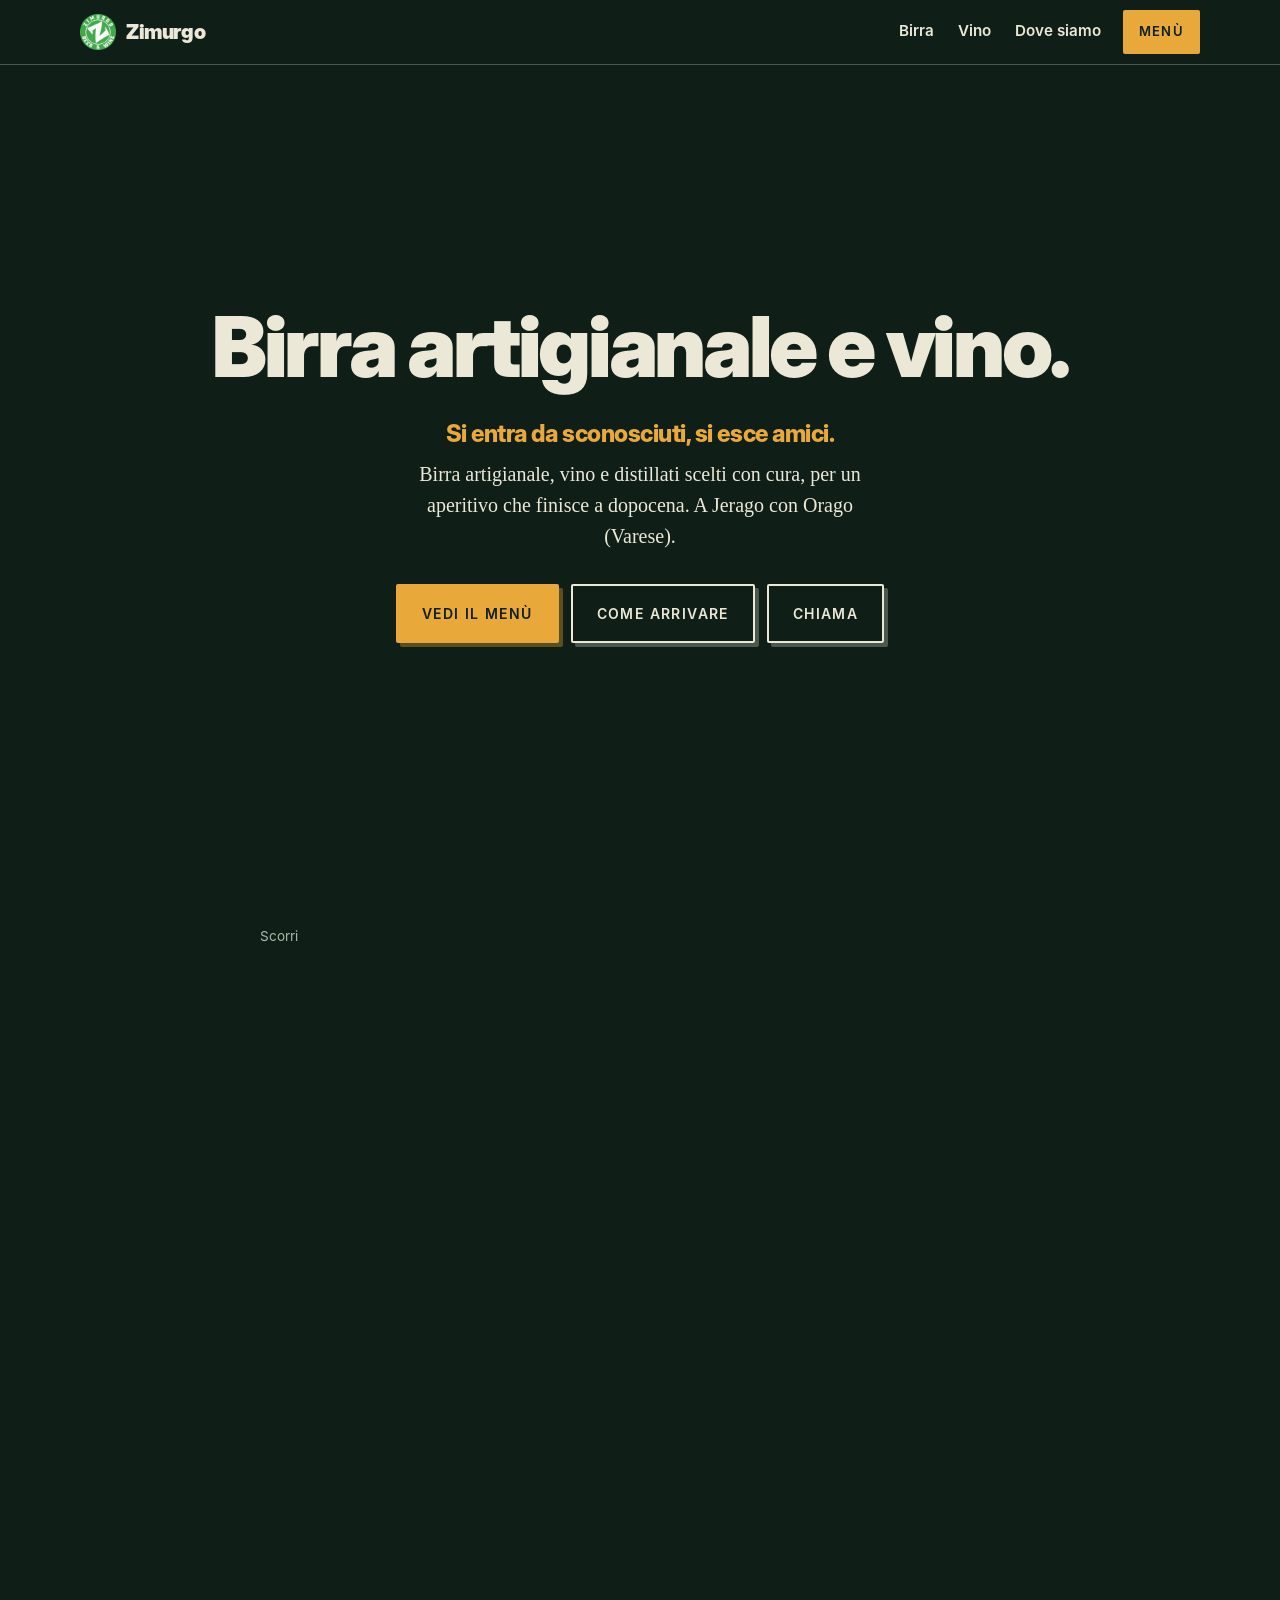
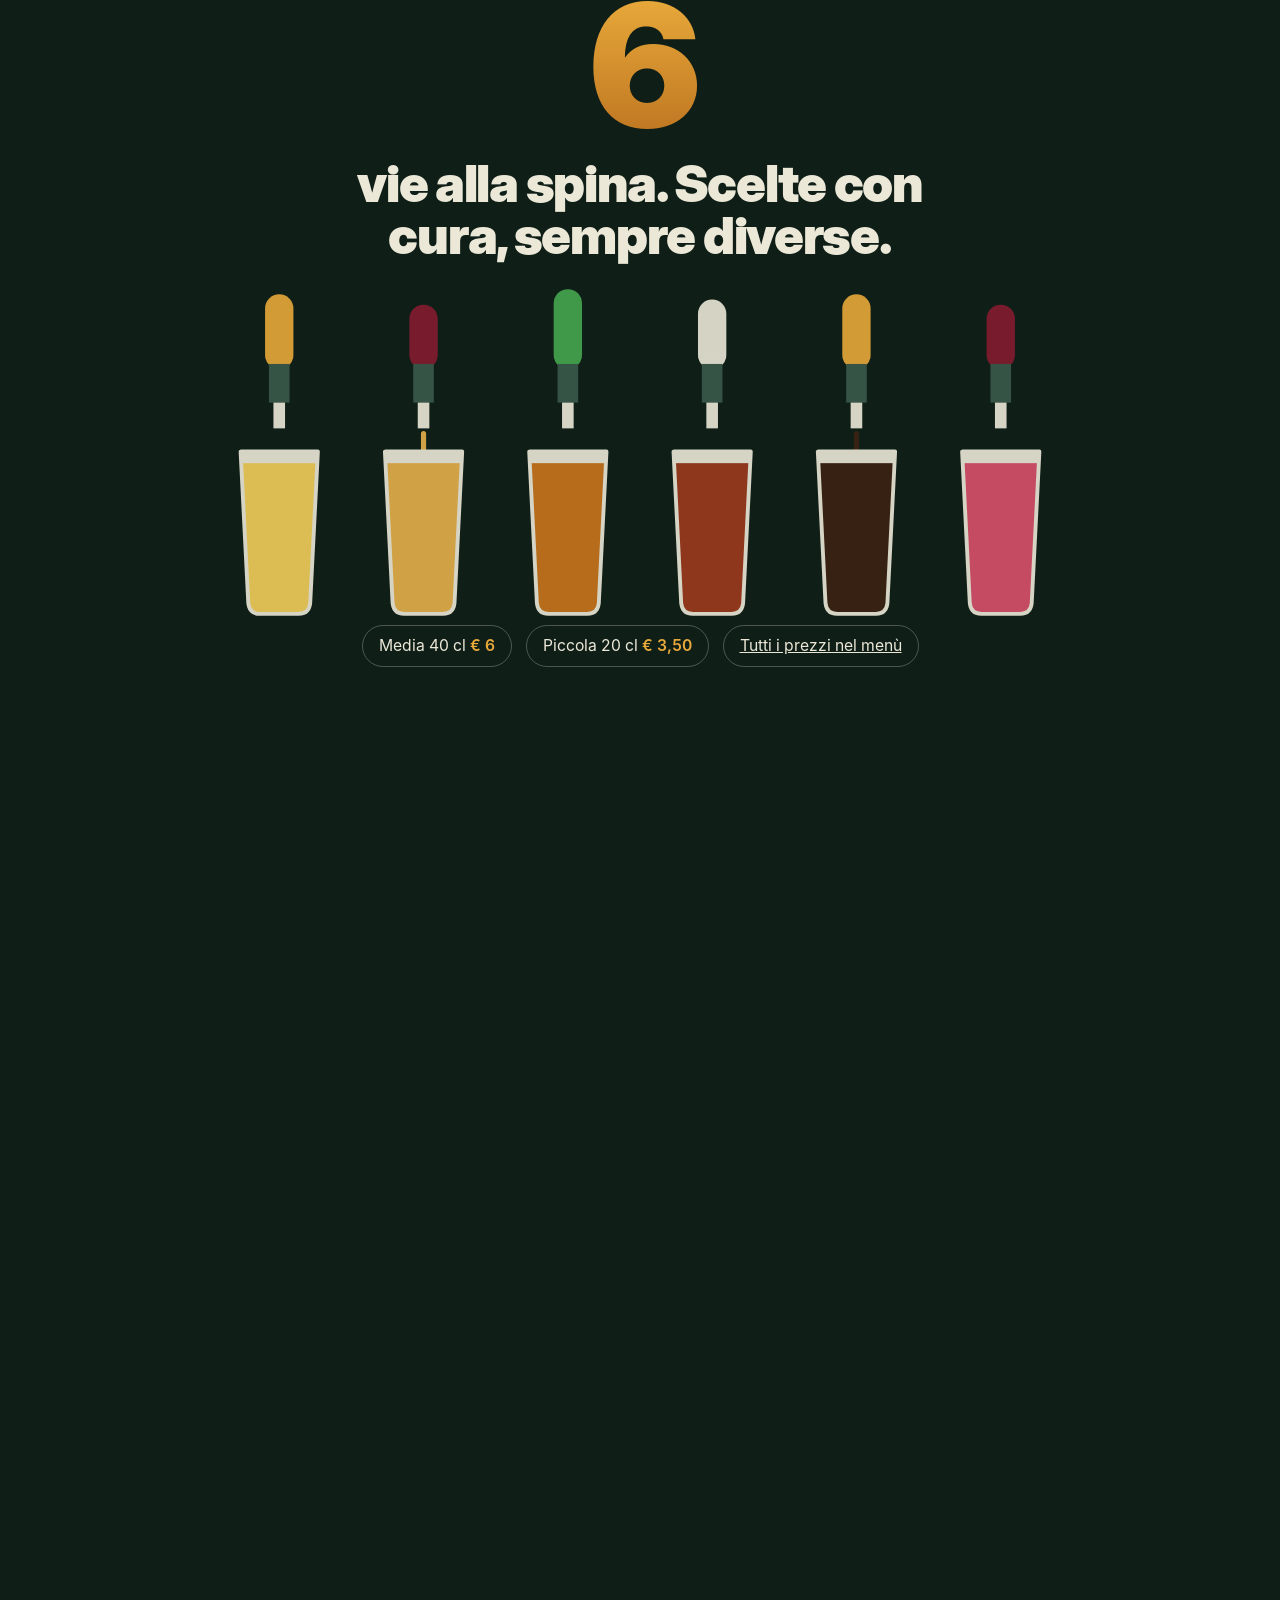
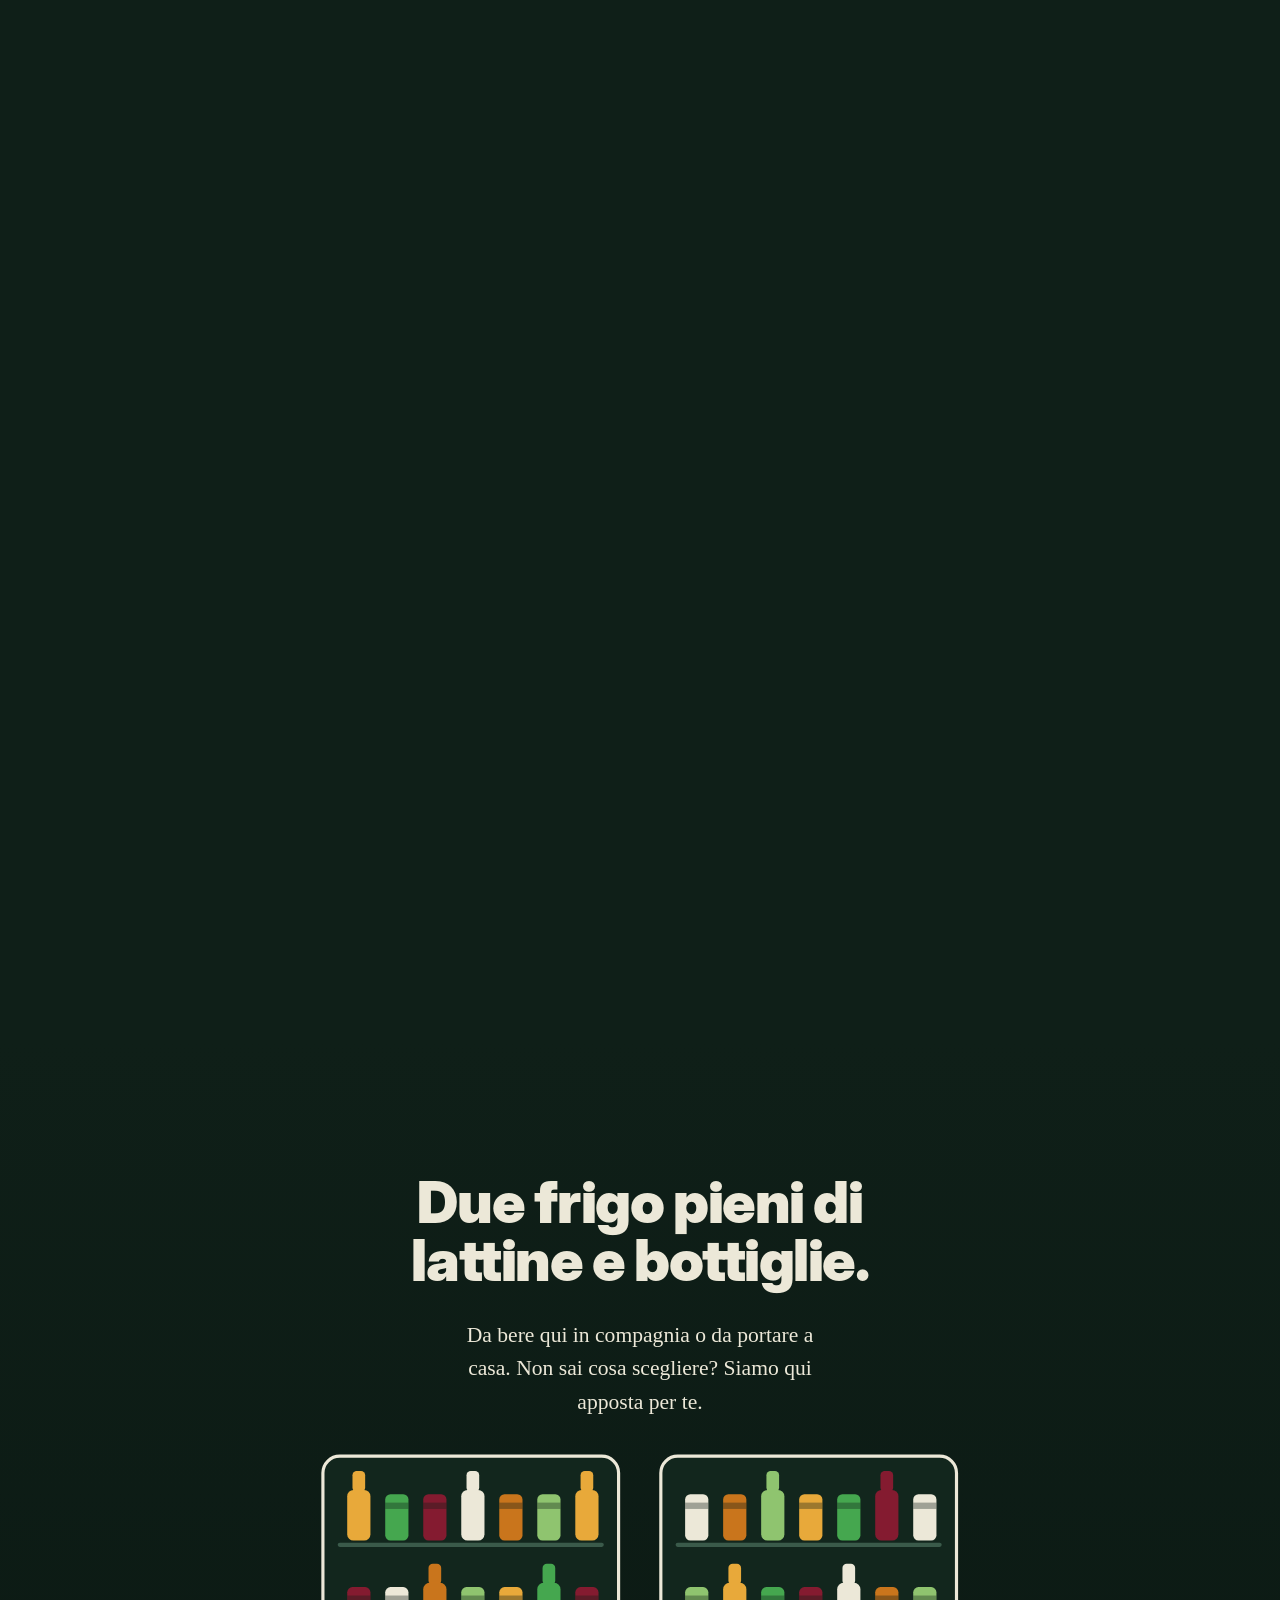
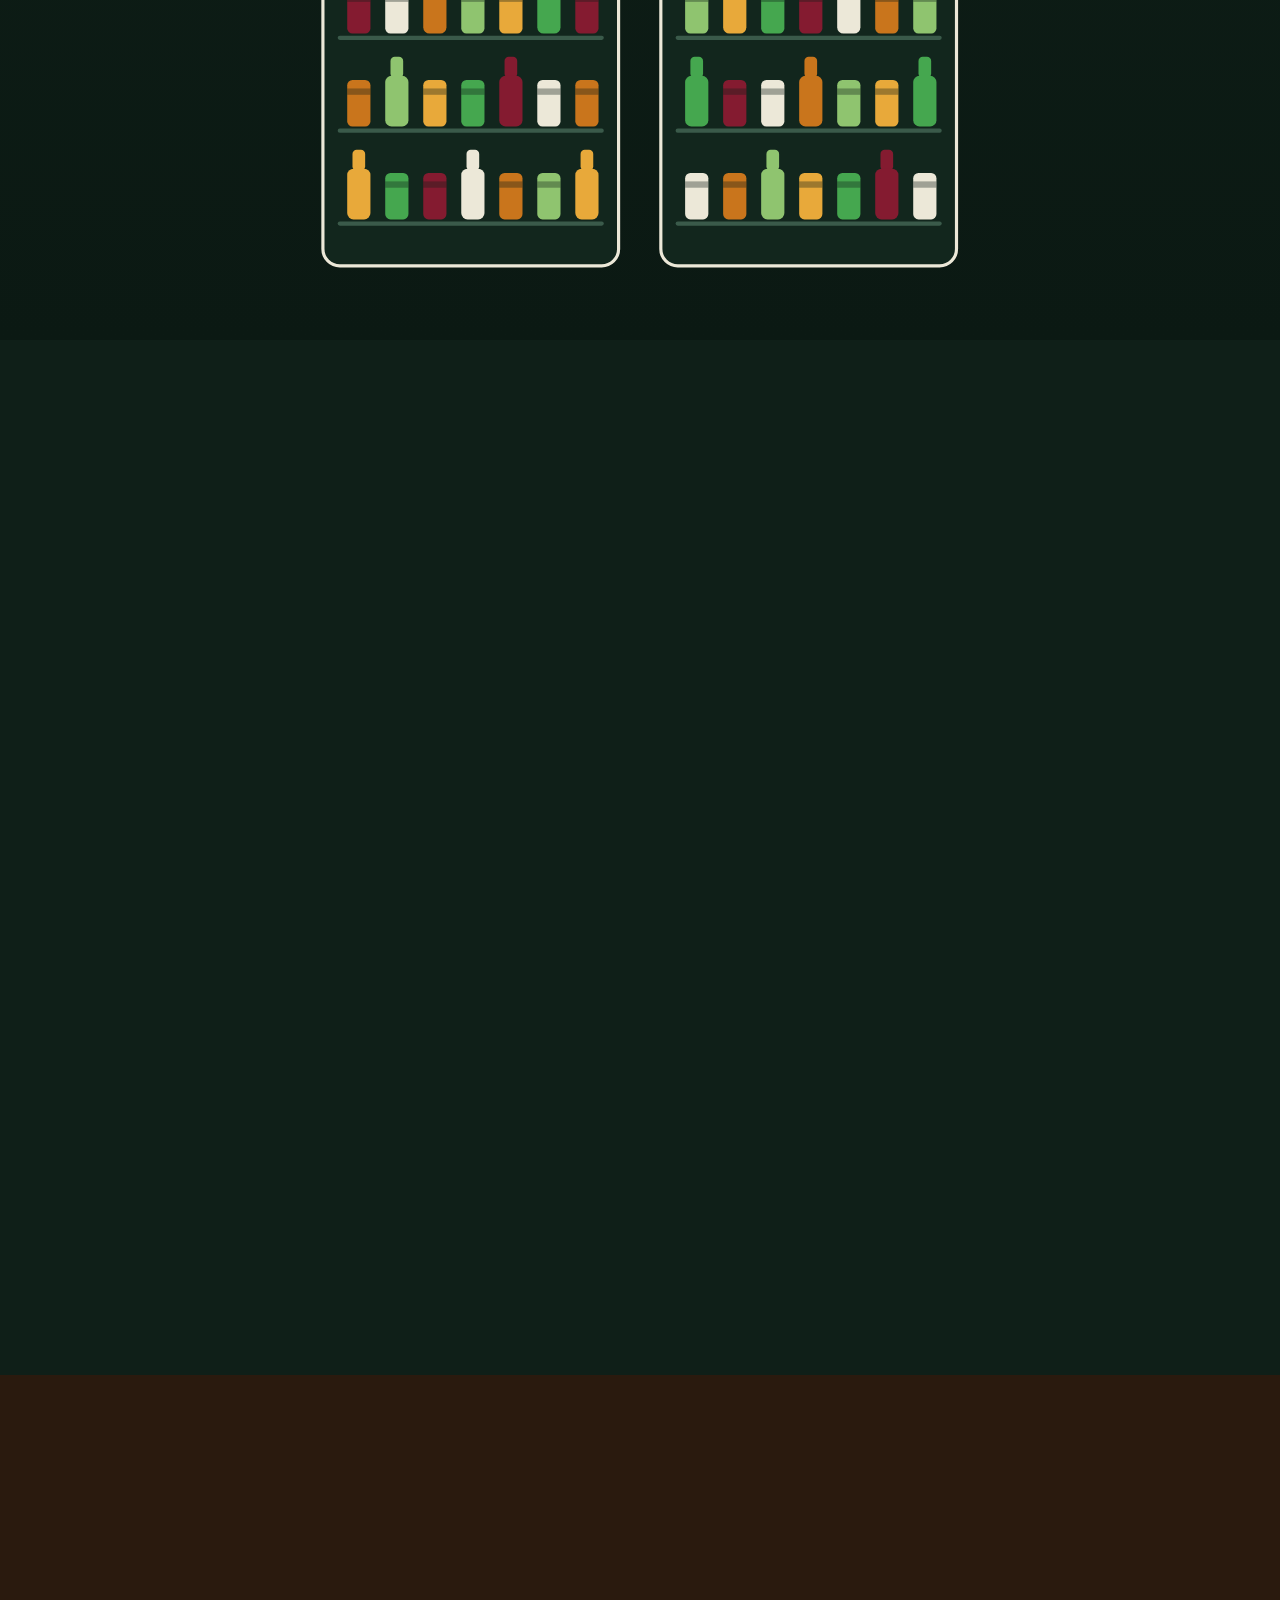
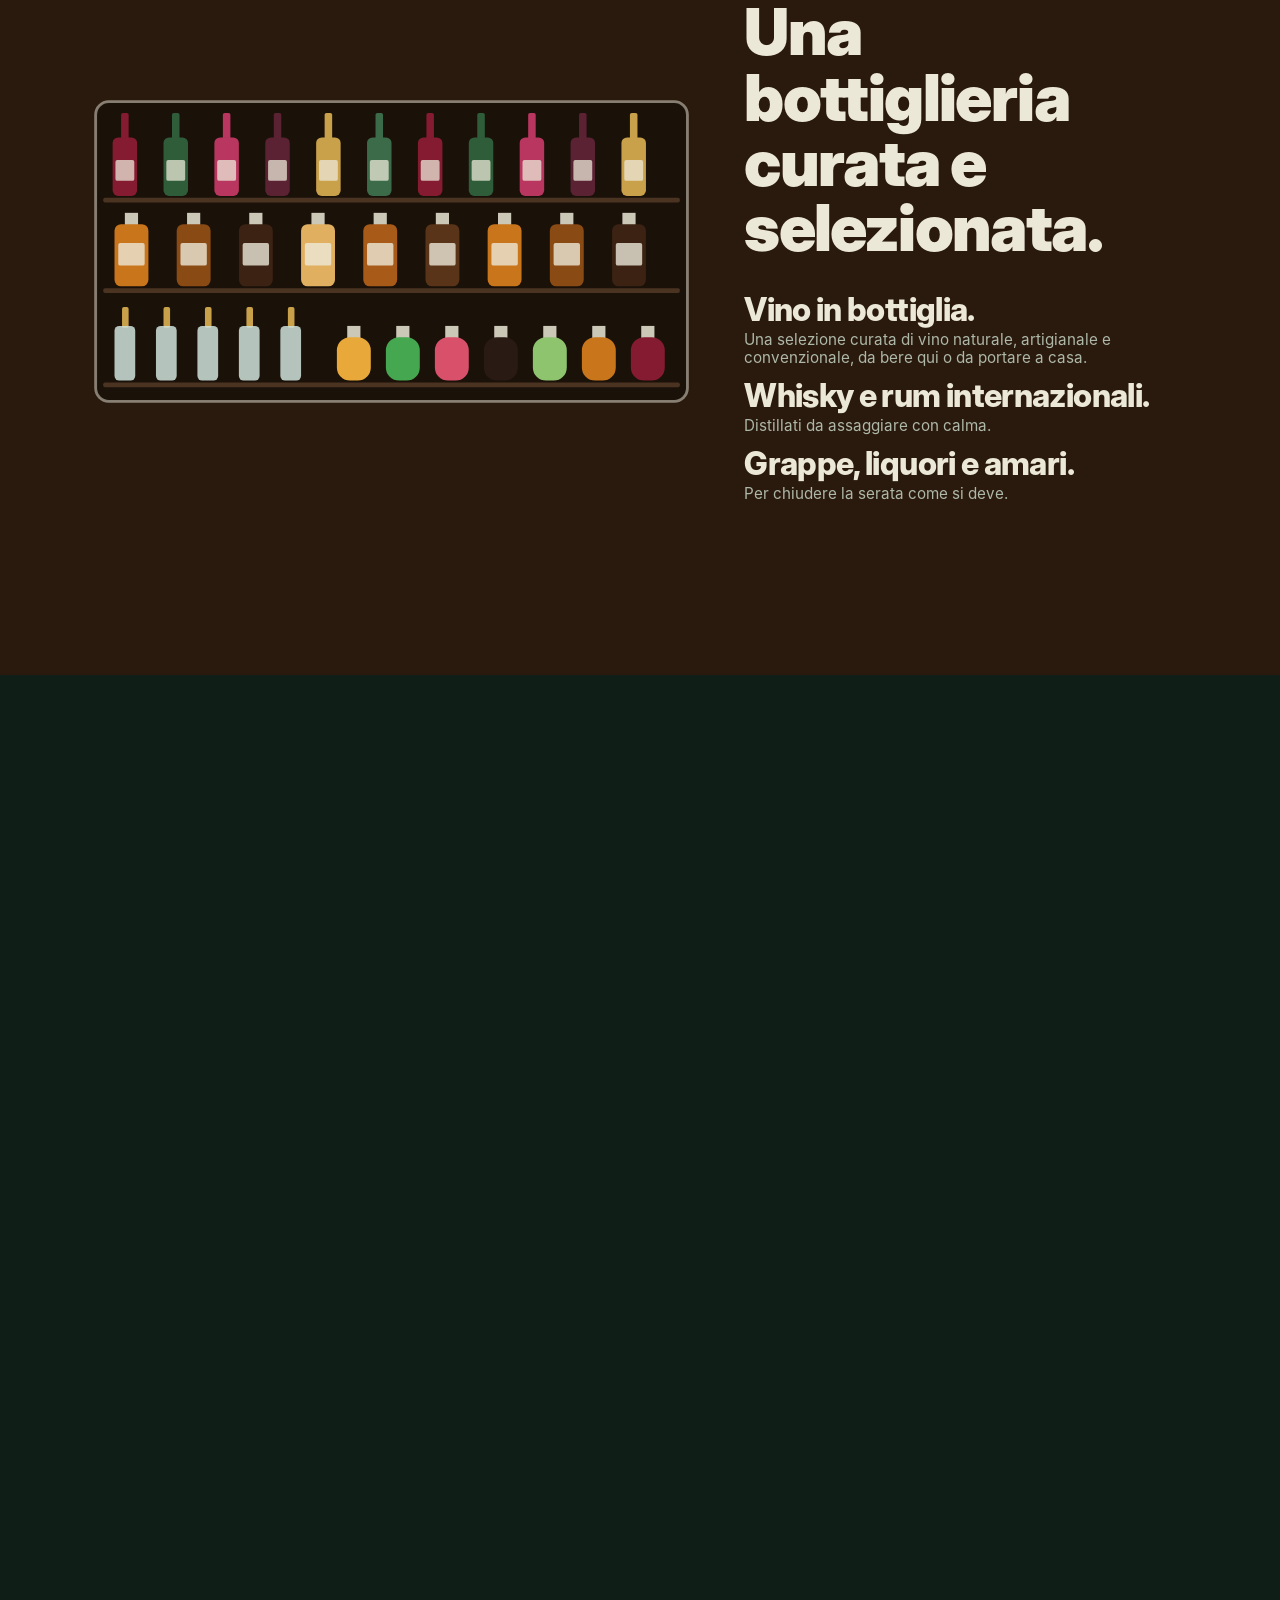
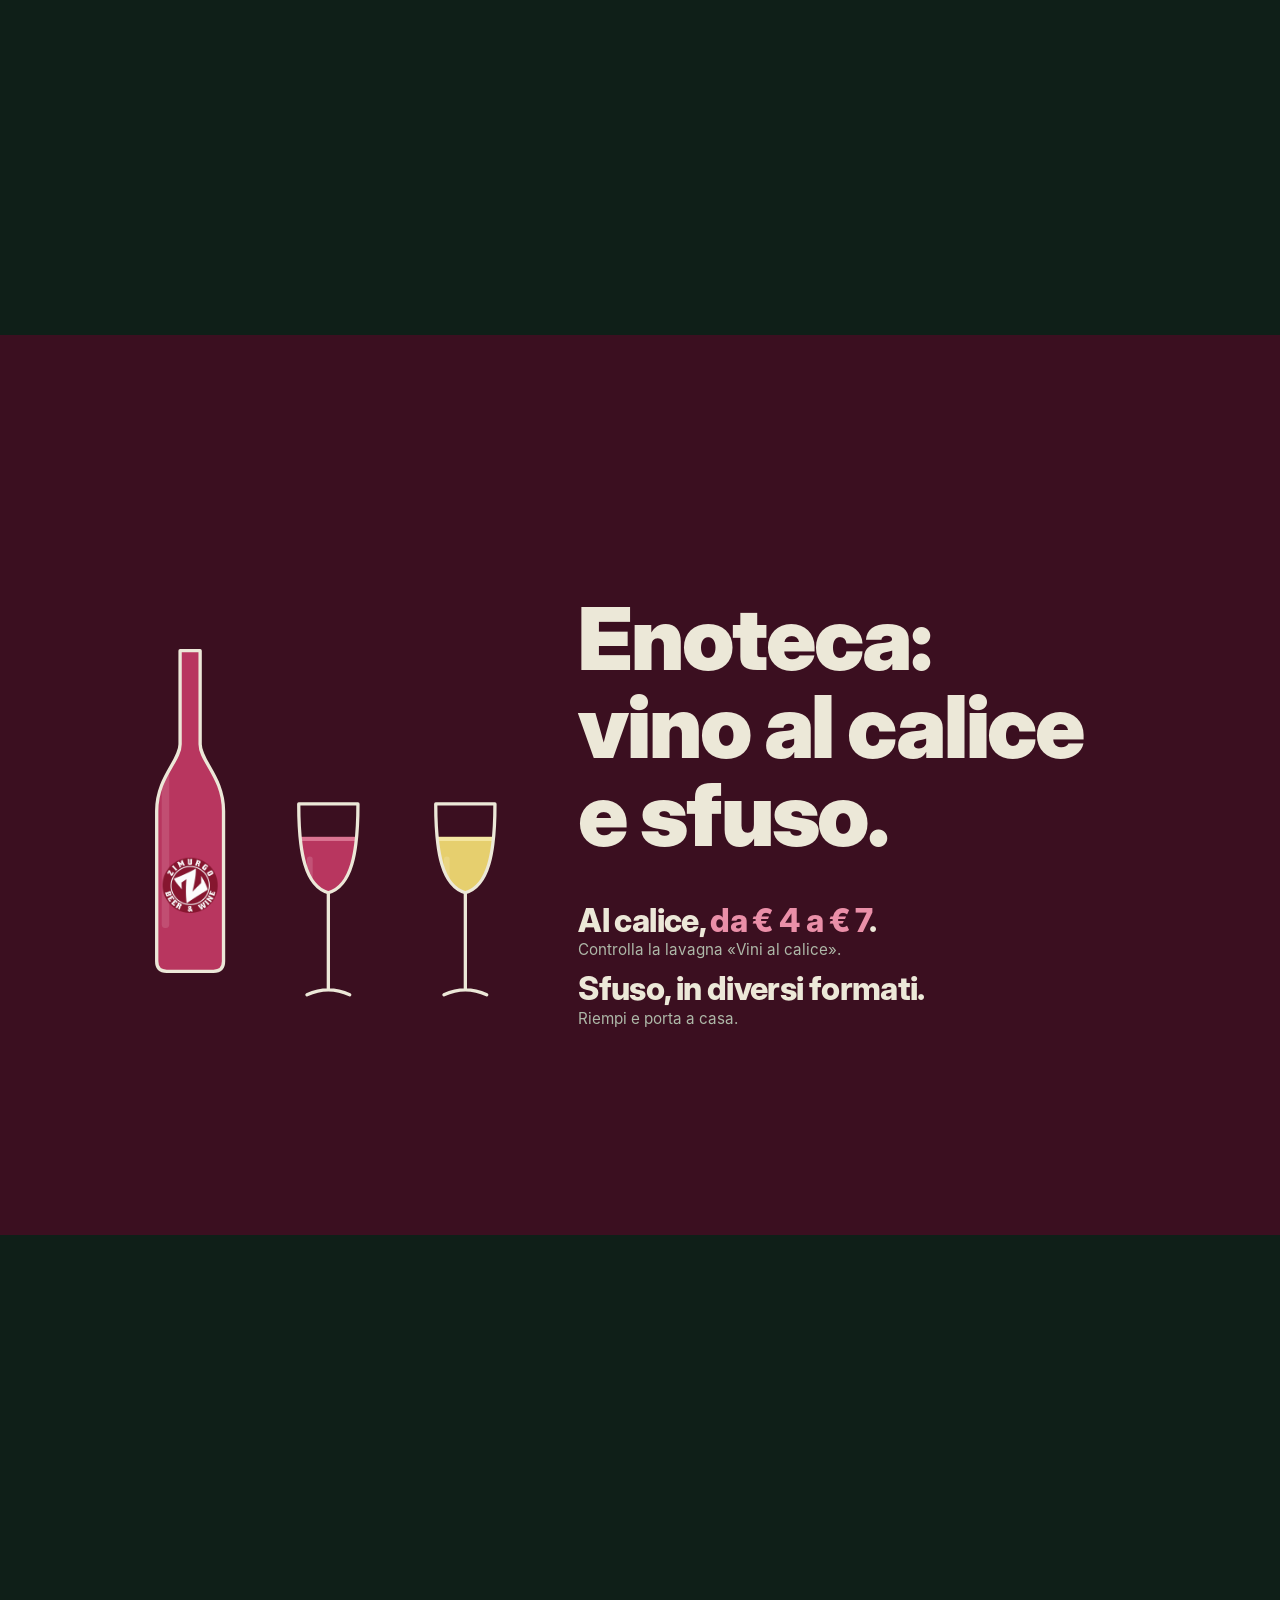
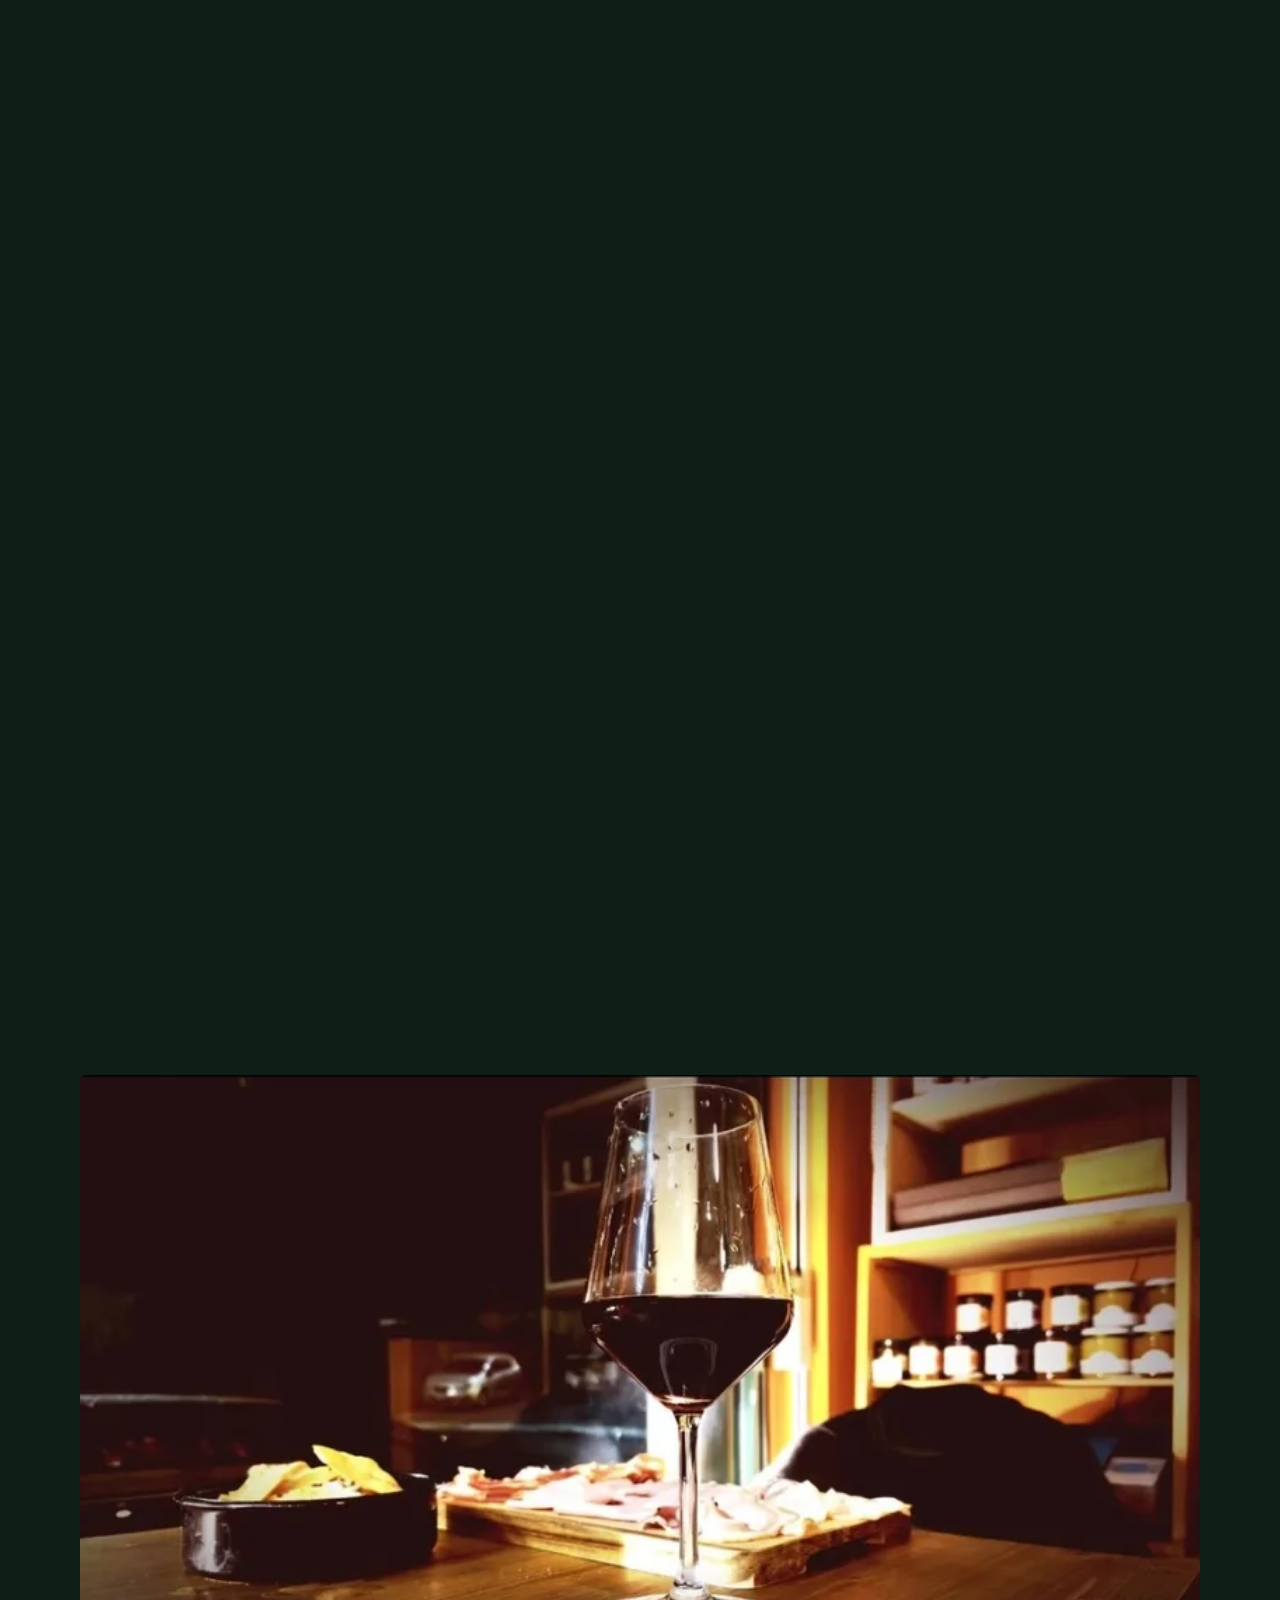
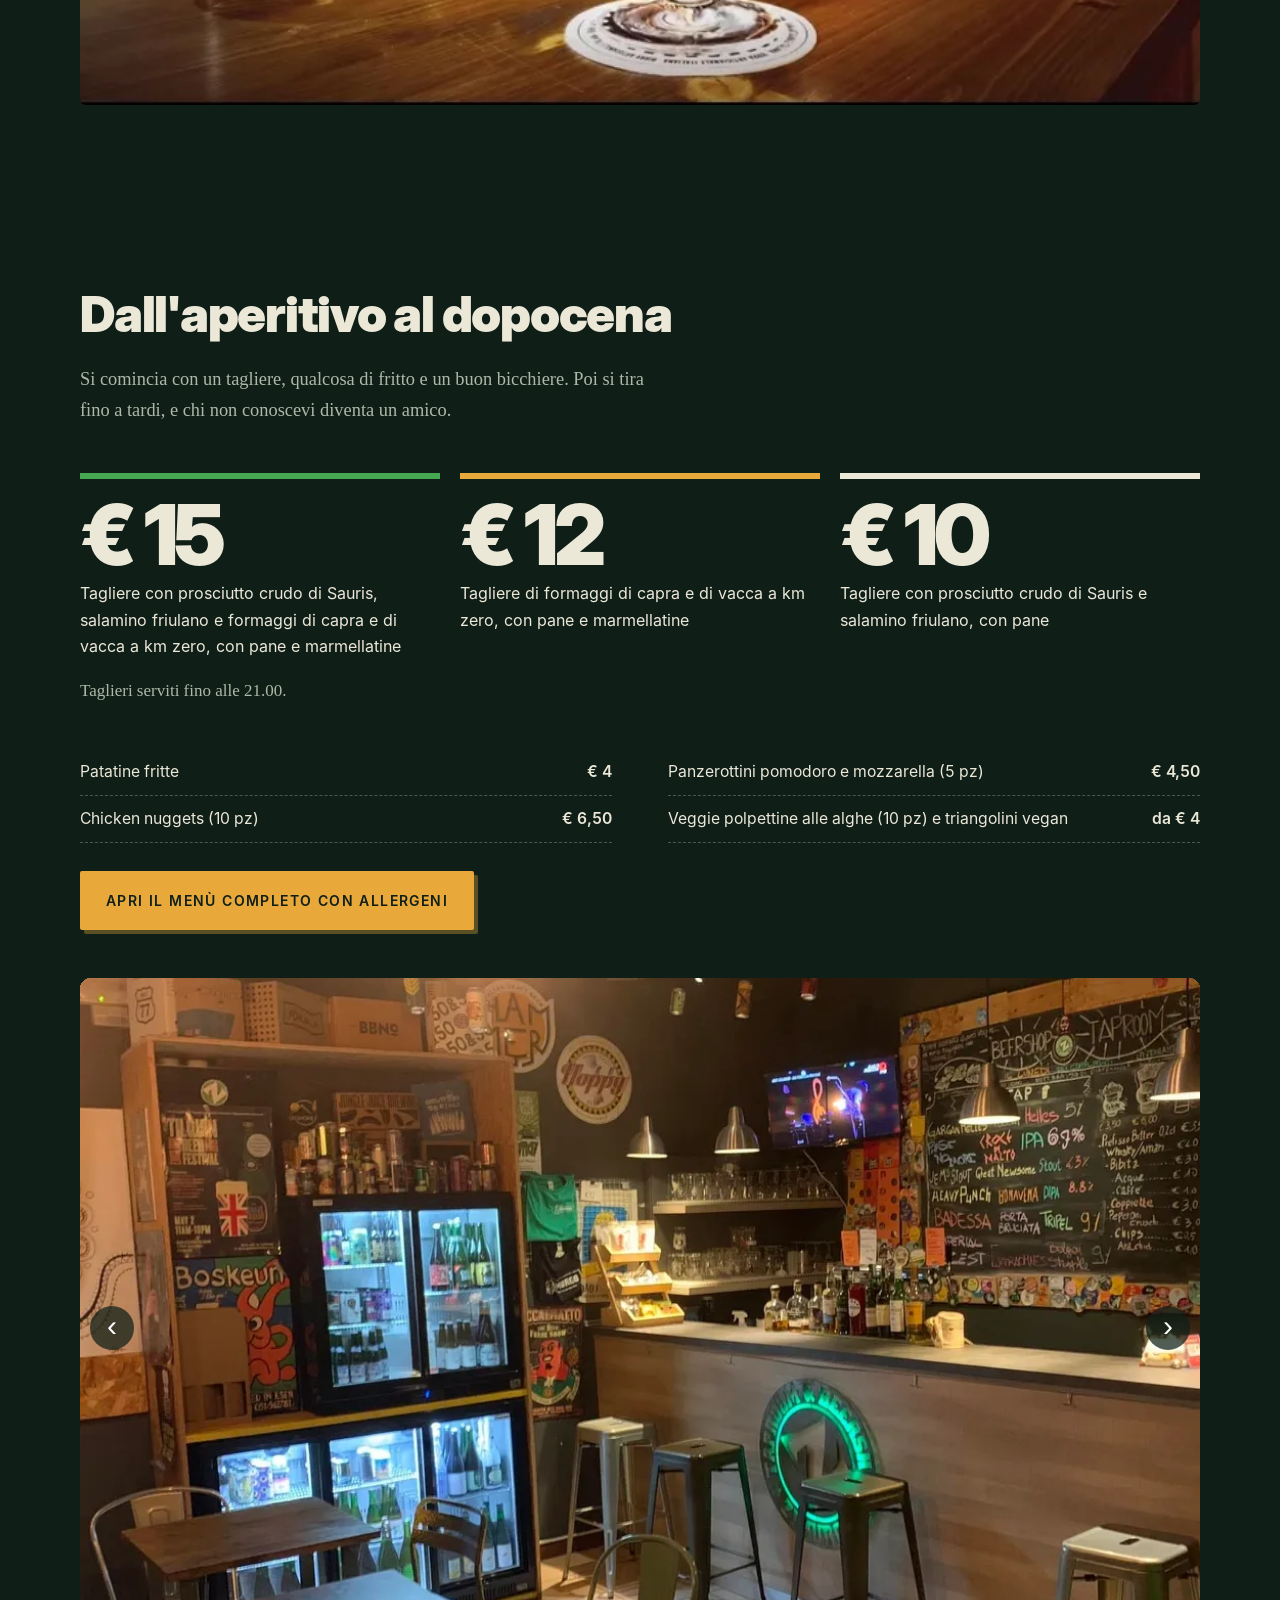
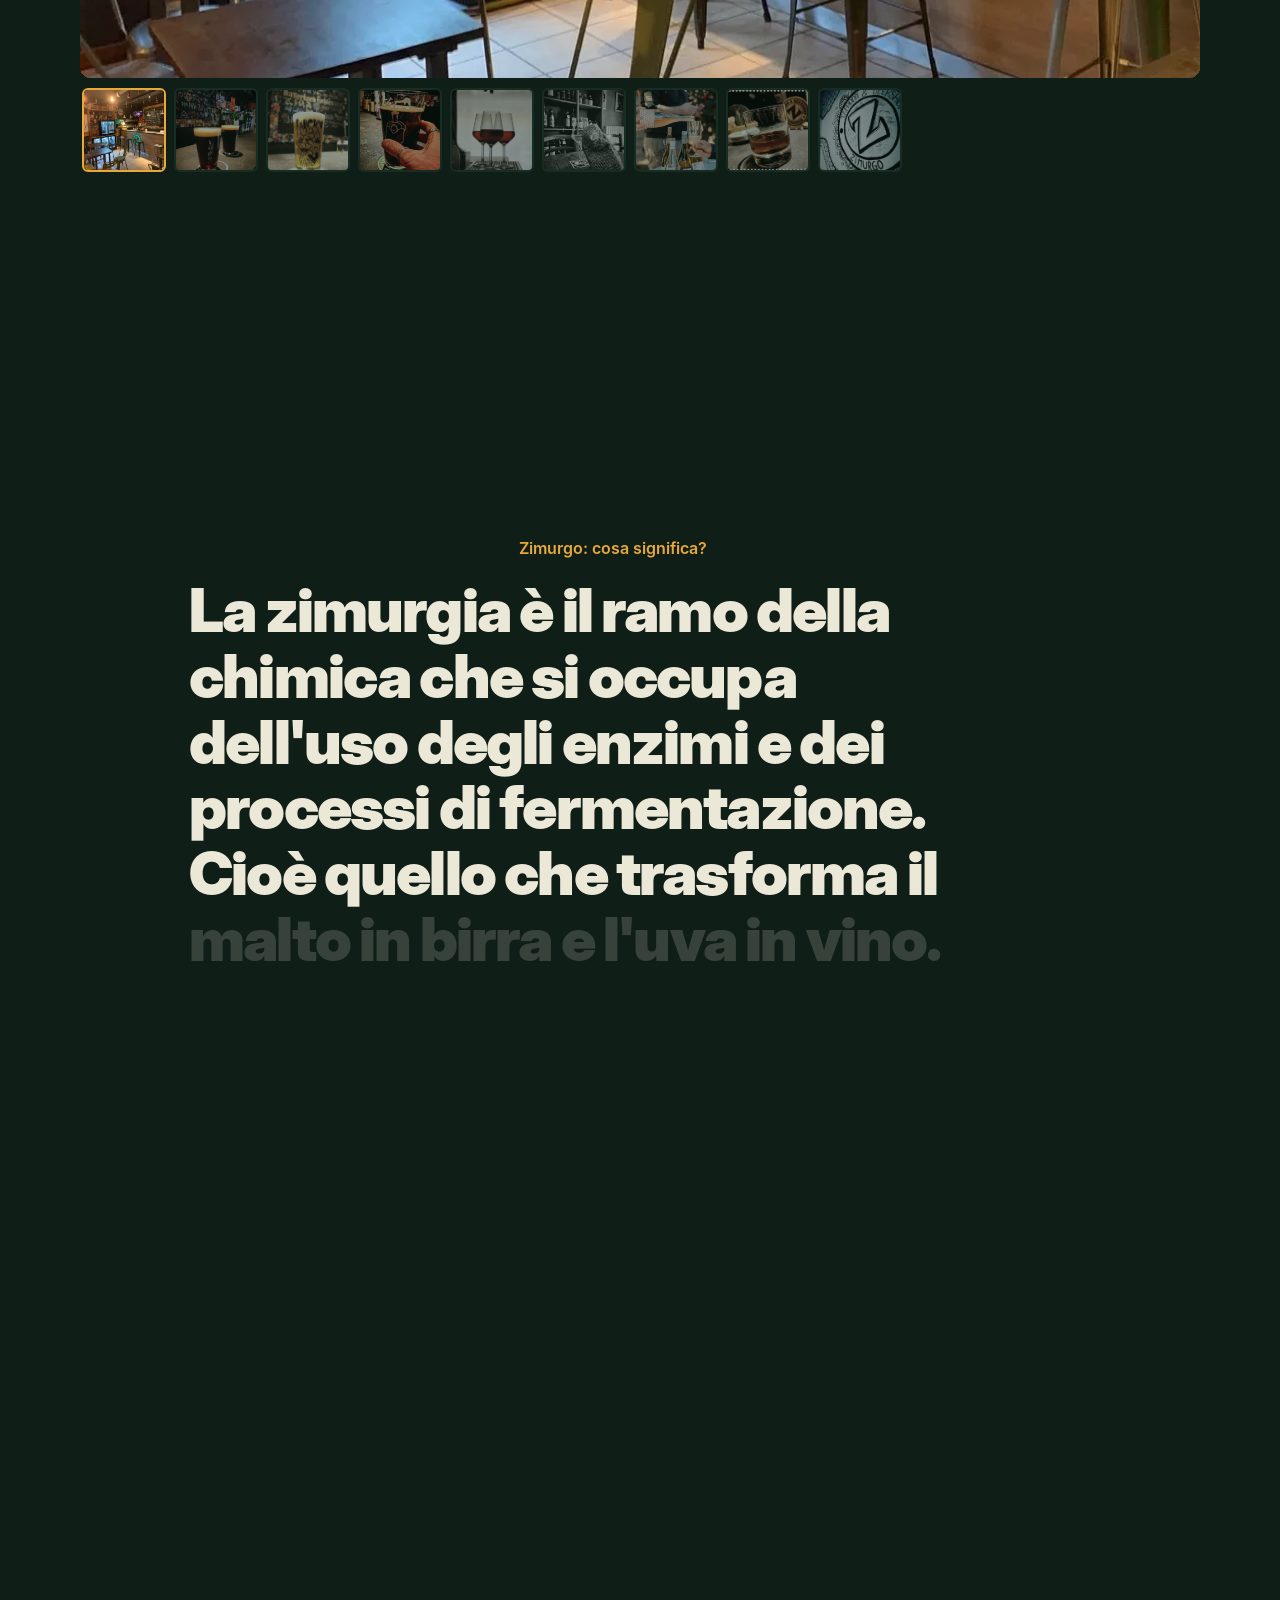
==== index.html @ 15460e1f "Add files via upload" ====
<!doctype html>
<html lang="it">
<head>
<meta charset="utf-8">
<meta name="viewport" content="width=device-width, initial-scale=1">
<title>Zimurgo | Social pub, birreria, enoteca e beer shop a Jerago con Orago (Varese)</title>
<meta name="description" content="Social pub, birreria, enoteca e beer shop a Jerago con Orago (VA), a 10 minuti da Gallarate e 20 da Varese: 6 birre artigianali alla spina, lattine e bottiglie, vino al calice e sfuso, whisky, rum, grappe, amari e taglieri. Aperto fino all'1 il venerdì e il sabato.">
<link rel="canonical" href="https://www.zimurgo.it/">
<meta name="theme-color" content="#0f1f18">
<meta name="robots" content="index, follow, max-image-preview:large, max-snippet:-1">
<link rel="icon" href="favicon-32.png" sizes="32x32" type="image/png">
<link rel="icon" href="icon-192.png" sizes="192x192" type="image/png">
<link rel="apple-touch-icon" href="apple-touch-icon.png">
<link rel="preload" href="display-black.woff" as="font" type="font/woff" crossorigin>
<link rel="stylesheet" href="style.css">
<link rel="stylesheet" href="scenes.css">
<link rel="stylesheet" href="bottoni.css">

<meta property="og:type" content="website">
<meta property="og:locale" content="it_IT">
<meta property="og:site_name" content="Zimurgo Beer &amp; Wine">
<meta property="og:title" content="Zimurgo | Social pub, birreria, enoteca e beer shop a Jerago con Orago (Varese)">
<meta property="og:description" content="Social pub, birreria, enoteca e beer shop in provincia di Varese: 6 birre artigianali alla spina in rotazione, lattine e bottiglie, vino sfuso e al calice, distillati. Da bere qui in compagnia o da portare a casa.">
<meta property="og:url" content="https://www.zimurgo.it/">
<meta property="og:image" content="https://www.zimurgo.it/og-image.png">
<meta property="og:image:width" content="1200">
<meta property="og:image:height" content="630">
<meta property="og:image:alt" content="Zimurgo Beer &amp; Wine: birra artigianale e vino, alla spina e in bottiglia">
<meta name="twitter:card" content="summary_large_image">

<script type="application/ld+json">
{
  "@context": "https://schema.org",
  "@graph": [
    {
      "@type": ["BarOrPub", "LiquorStore"],
      "@id": "https://www.zimurgo.it/#locale",
      "name": "Zimurgo Beer & Wine",
      "alternateName": ["Zimurgo Social Pub", "Zimurgo Beer Shop", "Zimurgo Birreria", "Zimurgo Enoteca", "Lo Zimbu", "Zimurgo"],
      "keywords": "social pub, social hub, pub, birreria, enoteca, beer shop, birra artigianale, birra alla spina, bottiglieria, vino sfuso, vino al calice, whisky, rum, grappe, amari, aperitivo, Jerago con Orago, Gallarate, Varese",
      "description": "Social pub, birreria, enoteca e beer shop a Jerago con Orago (Varese), da bere qui in compagnia o da portare a casa: birra artigianale alla spina (6 vie in rotazione), lattine e bottiglie, vino sfuso, vino al calice e bottiglieria selezionata. Taglieri e fritti per aperitivo e dopocena.",
      "url": "https://www.zimurgo.it/",
      "image": [
        "https://www.zimurgo.it/og-image.png",
        "https://www.zimurgo.it/interno-bancone.webp",
        "https://www.zimurgo.it/brindisi.webp",
        "https://www.zimurgo.it/vino-tagliere.webp"
      ],
      "logo": "https://www.zimurgo.it/logo-verde.png",
      "telephone": "+39 347 1686269",
      "email": "zimurgo@libero.it",
      "priceRange": "€3–€15",
      "openingHoursSpecification": [
        { "@type": "OpeningHoursSpecification", "dayOfWeek": ["Monday", "Wednesday", "Thursday", "Friday", "Saturday", "Sunday"], "opens": "10:00", "closes": "12:30" },
        { "@type": "OpeningHoursSpecification", "dayOfWeek": ["Sunday", "Monday", "Wednesday", "Thursday"], "opens": "16:00", "closes": "00:00" },
        { "@type": "OpeningHoursSpecification", "dayOfWeek": ["Friday", "Saturday"], "opens": "16:00", "closes": "01:00" }
      ],
      "servesCuisine": ["Birra artigianale", "Vino", "Taglieri", "Finger food"],
      "hasMenu": "https://www.zimurgo.it/menu.html",
      "address": {
        "@type": "PostalAddress",
        "streetAddress": "Via Varesina 22",
        "addressLocality": "Jerago con Orago",
        "addressRegion": "VA",
        "postalCode": "21040",
        "addressCountry": "IT"
      },
      "areaServed": ["Jerago con Orago", "Gallarate", "Provincia di Varese"],
      "sameAs": [
        "https://www.instagram.com/zimurgobeerwine/",
        "https://www.facebook.com/745398318873587"
      ],
      "parentOrganization": { "@id": "https://www.zimurgo.it/#azienda" }
    },
    {
      "@type": "Organization",
      "@id": "https://www.zimurgo.it/#azienda",
      "legalName": "ZIMURGO SNC DI CHRISTIAN CESARE COLNAGO & MATTEO FORRESU",
      "name": "Zimurgo Beer & Wine",
      "vatID": "IT03444860120",
      "url": "https://www.zimurgo.it/",
      "email": "zimurgo@libero.it",
      "telephone": "+39 347 1686269"
    },
    {
      "@type": "WebSite",
      "@id": "https://www.zimurgo.it/#sito",
      "url": "https://www.zimurgo.it/",
      "name": "Zimurgo Beer & Wine",
      "inLanguage": "it-IT",
      "publisher": { "@id": "https://www.zimurgo.it/#azienda" }
    },
    {
      "@type": "FAQPage",
      "mainEntity": [
        {
          "@type": "Question",
          "name": "Quali sono gli orari di apertura di Zimurgo?",
          "acceptedAnswer": { "@type": "Answer", "text": "Martedì chiuso. Gli altri giorni siamo aperti la mattina dalle 10:00 alle 12:30 e il pomeriggio e la sera dalle 16:00 alle 00:00 da domenica a giovedì, dalle 16:00 all'1:00 il venerdì e il sabato. Per aperture straordinarie guarda Instagram e Facebook." }
        },
        {
          "@type": "Question",
          "name": "Quante birre artigianali avete alla spina?",
          "acceptedAnswer": { "@type": "Answer", "text": "Sei vie alla spina in continua rotazione, più due frigoriferi pieni di lattine e bottiglie di birra artigianale, da bere nel locale o da portare a casa. L'elenco aggiornato è sulla lavagna in locale." }
        },
        {
          "@type": "Question",
          "name": "Quanto costa una birra alla spina?",
          "acceptedAnswer": { "@type": "Answer", "text": "La birra media da 40 cl costa 6 euro e la piccola da 20 cl costa 3,50 euro. Per le birre contrassegnate sulla lavagna il prezzo sale a 6,50 o 7 euro (40 cl) e a 4 o 4,50 euro (20 cl)." }
        },
        {
          "@type": "Question",
          "name": "Avete vino sfuso e vino al calice?",
          "acceptedAnswer": { "@type": "Answer", "text": "Sì. Il vino sfuso è disponibile in diversi formati, i vini in mescita al calice vanno da 4 a 7 euro." }
        },
        {
          "@type": "Question",
          "name": "Che cos'è un social pub?",
          "acceptedAnswer": { "@type": "Answer", "text": "Un social pub è un locale pensato per stare insieme: un bancone dove si parla con tutti, tavoli dove ci si siede accanto a chi non si conosce, birra artigianale, vino e distillati scelti con cura. Zimurgo è un social pub e un piccolo social hub di Jerago con Orago: si entra da sconosciuti e si esce amici." }
        },
        {
          "@type": "Question",
          "name": "Zimurgo è un pub, una birreria, un'enoteca o un beer shop?",
          "acceptedAnswer": { "@type": "Answer", "text": "Tutte e quattro. Pub e birreria per bere in compagnia, con 6 birre artigianali alla spina in rotazione. Beer shop con lattine e bottiglie di birra artigianale, da bere nel locale oppure da portare a casa. Enoteca per il vino al calice e sfuso (questo solo da asporto) e bottiglieria con vari vini artigianali, naturali e convenzionali, con in più whisky, rum, grappe, liquori e amari." }
        },
        {
          "@type": "Question",
          "name": "Si può mangiare da Zimurgo?",
          "acceptedAnswer": { "@type": "Answer", "text": "Sì: taglieri di prosciutto crudo, salame e formaggi (fino alle 21.00), patatine fritte, chicken nuggets, polpettine veggie, panzerottini e triangolini vegani, con diverse salse." }
        },
        {
          "@type": "Question",
          "name": "C'è parcheggio vicino al locale?",
          "acceptedAnswer": { "@type": "Answer", "text": "Sì, è gratuito: di fronte al locale in Via Varesina 22 e nelle vie Cesare Battisti, Autostrada, Bonomi, Guglielmo Marconi ed Enrico Fermi, a Jerago con Orago." }
        }
      ]
    }
  ]
}
</script>
</head>
<body>
<a class="skip" href="#contenuto">Vai al contenuto</a>

<header class="site-head">
  <div class="wrap">
    <a class="brand" href="./" aria-label="Zimurgo Beer &amp; Wine, home">
      <img src="logo-verde-sm.png" alt="" width="36" height="36">
      Zimurgo
    </a>
    <nav class="nav" aria-label="Principale">
      <a href="#birra">Birra</a>
      <a href="#vino">Vino</a>
      <a href="#dove">Dove siamo</a>
      <a class="nav-pill" href="menu.html">Menù</a>
    </nav>
  </div>
</header>

<main id="contenuto">

<section class="scene scene--hero" data-scene="hero" style="--h:340svh">
  <div class="stage">
    <div class="hero-copy">
      <h1>Birra artigianale e vino.</h1>
      <p class="lead"><span class="hook">Si entra da sconosciuti, si esce amici.</span> Birra artigianale, vino e distillati scelti con cura, per un aperitivo che finisce a dopocena. A Jerago con Orago (Varese).</p>
      <div class="btn-row">
        <a class="btn btn--main" href="menu.html">Vedi il menù</a>
        <a class="btn" href="https://www.google.com/maps/dir/?api=1&amp;destination=Via+Varesina+22,+21040+Jerago+con+Orago+VA" target="_blank" rel="noopener">Come arrivare</a>
        <a class="btn" href="tel:+393471686269" target="_top">Chiama</a>
      </div>
    </div>
    <div class="glass" aria-hidden="true">
      <svg viewBox="0 0 200 300">
        <defs><clipPath id="pint"><path d="M34 24H166L150 278Q149 290 137 290H63Q51 290 50 278Z"/></clipPath></defs>
        <g clip-path="url(#pint)">
          <g class="liq">
          <rect x="20" y="60" width="160" height="240" fill="#e8a93a"/>
          <rect x="20" y="170" width="160" height="130" fill="#c9751c" opacity=".35"/>
          <path d="M20 24H180V70C165 82 150 64 135 75S105 84 90 73 60 68 45 77 28 70 20 72Z" fill="#ece8d8"/>
          <circle cx="78" cy="220" r="3" fill="#fff" opacity=".35"/><circle cx="112" cy="190" r="2.5" fill="#fff" opacity=".35"/><circle cx="96" cy="250" r="3.5" fill="#fff" opacity=".3"/><circle cx="128" cy="236" r="2" fill="#fff" opacity=".35"/><circle cx="70" cy="150" r="2" fill="#fff" opacity=".3"/><circle cx="120" cy="130" r="3" fill="#fff" opacity=".3"/>
          <rect x="52" y="92" width="8" height="150" rx="4" fill="#fff" opacity=".14"/>
          </g>
          <image class="lgo" href="logo-verde.png" x="64" y="150" width="72" height="72"/>
        </g>
        <path class="liq" d="M34 24H166L150 278Q149 290 137 290H63Q51 290 50 278Z" fill="none" stroke="#ece8d8" stroke-width="5" stroke-linejoin="round"/>
      </svg>
    </div>
    <div class="flood" aria-hidden="true"></div>
    <p class="scroll-hint" aria-hidden="true">Scorri</p>
  </div>
</section>

<section class="section section--panel" id="eventi" hidden>
  <div class="wrap">
    <div class="section-head"><h2>Novità ed eventi</h2></div>
    <ul class="events" id="events-list"></ul>
  </div>
</section>

<section class="scene scene--taps" id="birra" data-scene="taps" style="--h:310svh">
  <div class="stage">
    <div class="fade-in" aria-hidden="true"></div>
    <p class="big-num" aria-hidden="true">6</p>
    <h2><span class="sr">Sei </span>vie alla spina. Scelte con cura, sempre diverse.</h2>
    <svg class="tapsvg" viewBox="0 0 760 266" role="img" aria-label="Sei vie alla spina, sei bicchieri: chiara, torbida, ambrata, rossa, scura, acida"><defs><clipPath id="gl0"><path d="M70 128H130L124 246Q123 254 115 254H85Q77 254 76 246Z"/></clipPath><clipPath id="gl1"><path d="M182 128H242L236 246Q235 254 227 254H197Q189 254 188 246Z"/></clipPath><clipPath id="gl2"><path d="M294 128H354L348 246Q347 254 339 254H309Q301 254 300 246Z"/></clipPath><clipPath id="gl3"><path d="M406 128H466L460 246Q459 254 451 254H421Q413 254 412 246Z"/></clipPath><clipPath id="gl4"><path d="M518 128H578L572 246Q571 254 563 254H533Q525 254 524 246Z"/></clipPath><clipPath id="gl5"><path d="M630 128H690L684 246Q683 254 675 254H645Q637 254 636 246Z"/></clipPath></defs>
        <g class="tap" data-i="0"><rect x="89" y="6" width="22" height="58" rx="11" fill="#e8a93a"/><rect x="92" y="60" width="16" height="30" fill="#3a5a4a"/><rect x="95.5" y="90" width="9" height="20" fill="#ece8d8"/><rect class="stream" x="98" y="112" width="4" height="140" rx="2" fill="#f2cf5b"/><g clip-path="url(#gl0)"><g class="liq"><rect x="68" y="128" width="64" height="132" fill="#f2cf5b"/><rect x="68" y="128" width="64" height="9" fill="#ece8d8"/></g></g><path d="M70 128H130L124 246Q123 254 115 254H85Q77 254 76 246Z" fill="none" stroke="#ece8d8" stroke-width="3" stroke-linejoin="round"/></g>
        <g class="tap" data-i="1"><rect x="201" y="14" width="22" height="50" rx="11" fill="#841b30"/><rect x="204" y="60" width="16" height="30" fill="#3a5a4a"/><rect x="207.5" y="90" width="9" height="20" fill="#ece8d8"/><rect class="stream" x="210" y="112" width="4" height="140" rx="2" fill="#e6b04a"/><g clip-path="url(#gl1)"><g class="liq"><rect x="180" y="128" width="64" height="132" fill="#e6b04a"/><rect x="180" y="128" width="64" height="9" fill="#ece8d8"/></g></g><path d="M182 128H242L236 246Q235 254 227 254H197Q189 254 188 246Z" fill="none" stroke="#ece8d8" stroke-width="3" stroke-linejoin="round"/></g>
        <g class="tap" data-i="2"><rect x="313" y="2" width="22" height="62" rx="11" fill="#45a74f"/><rect x="316" y="60" width="16" height="30" fill="#3a5a4a"/><rect x="319.5" y="90" width="9" height="20" fill="#ece8d8"/><rect class="stream" x="322" y="112" width="4" height="140" rx="2" fill="#c9751c"/><g clip-path="url(#gl2)"><g class="liq"><rect x="292" y="128" width="64" height="132" fill="#c9751c"/><rect x="292" y="128" width="64" height="9" fill="#ece8d8"/></g></g><path d="M294 128H354L348 246Q347 254 339 254H309Q301 254 300 246Z" fill="none" stroke="#ece8d8" stroke-width="3" stroke-linejoin="round"/></g>
        <g class="tap" data-i="3"><rect x="425" y="10" width="22" height="54" rx="11" fill="#ece8d8"/><rect x="428" y="60" width="16" height="30" fill="#3a5a4a"/><rect x="431.5" y="90" width="9" height="20" fill="#ece8d8"/><rect class="stream" x="434" y="112" width="4" height="140" rx="2" fill="#9c3a1d"/><g clip-path="url(#gl3)"><g class="liq"><rect x="404" y="128" width="64" height="132" fill="#9c3a1d"/><rect x="404" y="128" width="64" height="9" fill="#ece8d8"/></g></g><path d="M406 128H466L460 246Q459 254 451 254H421Q413 254 412 246Z" fill="none" stroke="#ece8d8" stroke-width="3" stroke-linejoin="round"/></g>
        <g class="tap" data-i="4"><rect x="537" y="6" width="22" height="58" rx="11" fill="#e8a93a"/><rect x="540" y="60" width="16" height="30" fill="#3a5a4a"/><rect x="543.5" y="90" width="9" height="20" fill="#ece8d8"/><rect class="stream" x="546" y="112" width="4" height="140" rx="2" fill="#3b2212"/><g clip-path="url(#gl4)"><g class="liq"><rect x="516" y="128" width="64" height="132" fill="#3b2212"/><rect x="516" y="128" width="64" height="9" fill="#ece8d8"/></g></g><path d="M518 128H578L572 246Q571 254 563 254H533Q525 254 524 246Z" fill="none" stroke="#ece8d8" stroke-width="3" stroke-linejoin="round"/></g>
        <g class="tap" data-i="5"><rect x="649" y="14" width="22" height="50" rx="11" fill="#841b30"/><rect x="652" y="60" width="16" height="30" fill="#3a5a4a"/><rect x="655.5" y="90" width="9" height="20" fill="#ece8d8"/><rect class="stream" x="658" y="112" width="4" height="140" rx="2" fill="#d9506b"/><g clip-path="url(#gl5)"><g class="liq"><rect x="628" y="128" width="64" height="132" fill="#d9506b"/><rect x="628" y="128" width="64" height="9" fill="#ece8d8"/></g></g><path d="M630 128H690L684 246Q683 254 675 254H645Q637 254 636 246Z" fill="none" stroke="#ece8d8" stroke-width="3" stroke-linejoin="round"/></g>
        </svg>
    <ul class="chips">
      <li>Media 40 cl <strong>€ 6</strong></li>
      <li>Piccola 20 cl <strong>€ 3,50</strong></li>
      <li><a href="menu.html">Tutti i prezzi nel menù</a></li>
    </ul>
  </div>
</section>

<section class="scene scene--fridges" data-scene="fridges" style="--h:215svh">
  <div class="stage">
    <h2>Due frigo pieni di lattine e bottiglie.</h2>
    <p class="lead">Da bere qui in compagnia o da portare a casa. Non sai cosa scegliere? Siamo qui apposta per te.</p>
    <svg class="fridges" id="fridges" viewBox="0 0 640 420" role="img" aria-label="Due frigoriferi pieni di lattine e bottiglie"></svg>
  </div>
</section>

<section class="scene scene--cellar" id="vino" data-scene="cellar" style="--h:240svh">
  <div class="stage">
    <div class="cellar-grid">
      <svg class="cellar" id="cellar" viewBox="0 0 640 330" role="img" aria-label="Scaffali con bottiglie di vino, di whisky e rum, di grappe, liquori e amari"></svg>
      <div>
        <h2>Una bottiglieria curata e selezionata.</h2>
        <ul class="cellar-lines">
          <li>Vino in bottiglia.<span>Una selezione curata di vino naturale, artigianale e convenzionale, da bere qui o da portare a casa.</span></li>
          <li>Whisky e rum internazionali.<span>Distillati da assaggiare con calma.</span></li>
          <li>Grappe, liquori e amari.<span>Per chiudere la serata come si deve.</span></li>
        </ul>
      </div>
    </div>
  </div>
</section>

<section class="scene scene--wine" id="sfuso" data-scene="wine" style="--h:260svh">
  <div class="stage">
    <div class="wine-grid">
      <div class="wine-pair" aria-hidden="true">
      <div class="wine-bottle">
        <svg viewBox="0 0 120 400">
          <defs><clipPath id="bottle"><path d="M48 8H72V120C72 140 100 160 100 200V380Q100 392 88 392H32Q20 392 20 380V200C20 160 48 140 48 120Z"/></clipPath></defs>
          <g clip-path="url(#bottle)"><g class="wine-fill"><rect x="0" y="0" width="120" height="420" fill="#b8365f"/><rect x="0" y="0" width="120" height="6" fill="#ea8fa8" opacity=".7"/><rect x="26" y="40" width="9" height="300" rx="4" fill="#fff" opacity=".12"/></g></g>
          <image href="logo-vino.png" x="27" y="256" width="66" height="66"/>
          <path d="M48 8H72V120C72 140 100 160 100 200V380Q100 392 88 392H32Q20 392 20 380V200C20 160 48 140 48 120Z" fill="none" stroke="#ece8d8" stroke-width="4" stroke-linejoin="round"/>
        </svg>
      </div>
      <div class="wine-cup">
        <svg viewBox="0 0 120 260">
          <defs><clipPath id="calice"><path d="M24 12H96C96 72 88 112 60 120C32 112 24 72 24 12Z"/></clipPath></defs>
          <g clip-path="url(#calice)"><g class="cup-fill"><rect x="0" y="0" width="120" height="260" fill="#b8365f"/><rect x="0" y="0" width="120" height="5" fill="#ea8fa8" opacity=".7"/><rect x="34" y="24" width="7" height="70" rx="3.5" fill="#fff" opacity=".14"/></g></g>
          <path d="M24 12H96C96 72 88 112 60 120C32 112 24 72 24 12Z" fill="none" stroke="#ece8d8" stroke-width="4" stroke-linejoin="round"/>
          <path d="M60 120V238M34 244Q60 232 86 244" fill="none" stroke="#ece8d8" stroke-width="4" stroke-linecap="round"/>
        </svg>
      </div>
      <div class="wine-cup wine-cup--white">
        <svg viewBox="0 0 120 260">
          <defs><clipPath id="calice2"><path d="M24 12H96C96 72 88 112 60 120C32 112 24 72 24 12Z"/></clipPath></defs>
          <g clip-path="url(#calice2)"><g class="cup-fill"><rect x="0" y="0" width="120" height="260" fill="#e6cf6e"/><rect x="0" y="0" width="120" height="5" fill="#fbf1b8" opacity=".7"/><rect x="34" y="24" width="7" height="70" rx="3.5" fill="#fff" opacity=".14"/></g></g>
          <path d="M24 12H96C96 72 88 112 60 120C32 112 24 72 24 12Z" fill="none" stroke="#ece8d8" stroke-width="4" stroke-linejoin="round"/>
          <path d="M60 120V238M34 244Q60 232 86 244" fill="none" stroke="#ece8d8" stroke-width="4" stroke-linecap="round"/>
        </svg>
      </div>
    </div>
      <div>
        <h2>Enoteca: vino al calice e sfuso.</h2>
        <ul class="wine-lines">
          <li>Al calice, <em>da € 4 a € 7</em>.<span>Controlla la lavagna «Vini al calice».</span></li>
          <li>Sfuso, in diversi formati.<span>Riempi e porta a casa.</span></li>
        </ul>
      </div>
    </div>
  </div>
</section>

<section class="band" aria-label="Un calice e un tagliere">
  <div class="wrap">
    <figure class="photo photo--wide">
      <img src="vino-tagliere.webp" alt="Un calice di vino rosso su un sottobicchiere, con un tagliere di salumi e una ciotola di patatine sul tavolo di Zimurgo" width="806" height="449" loading="lazy">
    </figure>
  </div>
</section>

<section class="section" id="aperitivo">
  <div class="wrap">
    <div class="section-head">
      <h2>Dall'aperitivo al dopocena</h2>
      <p>Si comincia con un tagliere, qualcosa di fritto e un buon bicchiere. Poi si tira fino a tardi, e chi non conoscevi diventa un amico.</p>
    </div>
    <div class="price-grid">
      <div class="price-card"><b>€ 15</b><span>Tagliere con prosciutto crudo di Sauris, salamino friulano e formaggi di capra e di vacca a km zero, con pane e marmellatine</span></div>
      <div class="price-card"><b>€ 12</b><span>Tagliere di formaggi di capra e di vacca a km zero, con pane e marmellatine</span></div>
      <div class="price-card"><b>€ 10</b><span>Tagliere con prosciutto crudo di Sauris e salamino friulano, con pane</span></div>
    </div>
    <p class="muted" style="margin-top:18px">Taglieri serviti fino alle 21.00.</p>
    <div class="glance" style="margin-top:24px">
      <ul class="facts">
        <li><span>Patatine fritte</span><span>€ 4</span></li>
        <li><span>Chicken nuggets (10 pz)</span><span>€ 6,50</span></li>
      </ul>
      <ul class="facts">
        <li><span>Panzerottini pomodoro e mozzarella (5 pz)</span><span>€ 4,50</span></li>
        <li><span>Veggie polpettine alle alghe (10 pz) e triangolini vegan</span><span>da € 4</span></li>
      </ul>
    </div>
    <div class="btn-row"><a class="btn btn--main" href="menu.html">Apri il menù completo con allergeni</a></div>
    <div class="carousel" data-carousel role="region" aria-roledescription="carosello" aria-label="Foto dal locale">
      <div class="car-main">
        <div class="car-track" tabindex="0">
          <figure><img src="interno-bancone.webp" alt="L'interno di Zimurgo: il bancone in legno con la lavagna delle birre, i frigoriferi pieni di lattine e bottiglie, tavolini e sgabelli" width="1095" height="1095" loading="lazy"></figure>
          <figure><img src="birra-scura-bancone.webp" alt="Due pinte di birra scura sul bancone di Zimurgo, con la lavagna delle birre e le spine sullo sfondo" width="525" height="599" loading="lazy"></figure>
          <figure><img src="lucky-brews.webp" alt="Pinta di birra chiara con schiuma davanti alla grande lavagna colorata di Zimurgo" width="693" height="1250" loading="lazy"></figure>
          <figure><img src="birra-scura-mano.webp" alt="Una mano tiene una pinta di birra scura sul bancone" width="505" height="606" loading="lazy"></figure>
          <figure><img src="tre-calici-spine.webp" alt="Tre calici di vino rosso in controluce sul bancone, sotto le spine della birra" width="715" height="1250" loading="lazy"></figure>
          <figure><img src="vino-bianco-bn.webp" alt="Calice di vino bianco su un tavolo in legno davanti allo scaffale delle bottiglie, in bianco e nero" width="514" height="620" loading="lazy"></figure>
          <figure><img src="rosato-calici.webp" alt="Un vino rosato versato in un calice a un tavolo all'aperto, con altre bottiglie di vino" width="613" height="543" loading="lazy"></figure>
          <figure><img src="whisky-zimurgo.webp" alt="Bicchiere di whisky sul bancone accanto all'insegna in legno di Zimurgo" width="950" height="750" loading="lazy"></figure>
          <figure><img src="logo-muro-taproom.webp" alt="Il logo «Zimurgo Taproom &amp; Beershop» dipinto sul muro del locale" width="1000" height="765" loading="lazy"></figure>
        </div>
        <button class="car-btn car-prev" type="button" aria-label="Foto precedente" hidden>&#8249;</button>
        <button class="car-btn car-next" type="button" aria-label="Foto successiva" hidden>&#8250;</button>
      </div>
      <div class="car-thumbs" aria-label="Miniature"></div>
    </div>
  </div>
</section>

<section class="scene scene--words" id="nome" data-scene="words" style="--h:215svh">
  <div class="stage">
    <div>
      <h2>Zimurgo: cosa significa?</h2>
      <p class="words" data-words>La zimurgia è il ramo della chimica che si occupa dell'uso degli enzimi e dei processi di fermentazione. Cioè quello che trasforma il malto in birra e l'uva in vino.</p>
    </div>
  </div>
</section>

<section class="section section--panel" id="social-pub">
  <div class="wrap">
    <div class="section-head">
      <h2>Zimurgo è un social pub.</h2>
      <p class="lead">Un social pub è un locale fatto per stare insieme. Un bancone dove si parla con tutti, tavoli dove ci si siede accanto a chi non si conosce e un posto dove tornare.</p>
    </div>
    <p>Questo è Zimurgo! Amici che si ritrovano, persone nuove che si incontrano, un ambiente caldo e accogliente, e prodotti scelti con cura, dalla birra artigianale al vino fino ai distillati: ideale per l'aperitivo e per restare fino a dopocena. Un vero punto di riferimento in provincia di Varese.</p>
  </div>
</section>

<section class="section" id="compagnia">
  <div class="wrap duo-photo">
    <figure class="photo">
      <img src="brindisi.webp" alt="Brindisi con le birre davanti alla vetrina della birreria, con il locale pieno di gente e la lavagna delle birre in fondo" width="806" height="806" loading="lazy">
    </figure>
    <div>
      <h2>Si entra da sconosciuti, si esce amici.</h2>
    </div>
  </div>
</section>


<section class="section" id="recensioni" hidden>
  <div class="wrap">
    <div class="section-head">
      <h2>Cosa dicono di noi</h2>
      <p class="reviews-summary" id="reviews-summary"></p>
    </div>
    <ul class="reviews" id="reviews-list"></ul>
    <div class="btn-row"><a class="btn" id="reviews-link" href="https://www.google.com/maps/search/?api=1&amp;query=Zimurgo+Beer+%26+Wine+Via+Varesina+22+Jerago+con+Orago" target="_blank" rel="noopener">Leggi tutte le recensioni su Google</a> <a class="btn btn--main" id="reviews-write" href="#" target="_blank" rel="noopener" hidden>Scrivi una recensione</a></div>
  </div>
</section>

<section class="section section--panel" id="faq">
  <div class="wrap">
    <div class="section-head"><h2>Domande frequenti</h2></div>
    <div class="faq">
      <details>
        <summary>Quali sono gli orari di apertura?</summary>
        <p>Martedì chiuso. Gli altri giorni la mattina dalle 10:00 alle 12:30 e il pomeriggio e la sera dalle 16:00 alle 00:00 (da domenica a giovedì) o dalle 16:00 all'1:00 (venerdì e sabato). Per aperture straordinarie guarda <a href="https://www.instagram.com/zimurgobeerwine/" target="_blank" rel="noopener">Instagram</a> e <a href="https://www.facebook.com/745398318873587" target="_blank" rel="noopener">Facebook</a>.</p>
      </details>
      <details>
        <summary>Quante birre artigianali avete alla spina?</summary>
        <p>Sei vie alla spina in continua rotazione, più due frigo pieni di lattine e bottiglie, da bere nel locale o da portare a casa. L'elenco aggiornato è sulla lavagna in locale.</p>
      </details>
      <details>
        <summary>Quanto costa una birra alla spina?</summary>
        <p>La media da 40 cl costa € 6, la piccola da 20 cl costa € 3,50. Per le birre con un asterisco in lavagna: € 6,50 / € 4,00 (*) oppure € 7,00 / € 4,50 (**).</p>
      </details>
      <details>
        <summary>Avete vino sfuso e vino al calice?</summary>
        <p>Sì. Il vino sfuso è disponibile in diversi formati, i vini al calice vanno da € 4 a € 7. I vini del giorno sono sulla lavagna «Vini al calice».</p>
      </details>
      <details>
        <summary>Zimurgo è un pub, una birreria, un'enoteca o un beer shop?</summary>
        <p>Tutte e quattro. Pub e birreria per bere in compagnia, con 6 birre artigianali alla spina in rotazione. Beer shop con lattine e bottiglie di birra artigianale, da bere nel locale oppure da portare a casa. Enoteca per il vino al calice e sfuso (questo solo da asporto) e bottiglieria con vari vini artigianali, naturali e convenzionali, con in più whisky, rum, grappe, liquori e amari.</p>
      </details>
      <details>
        <summary>Si può mangiare da Zimurgo?</summary>
        <p>Sì: taglieri di prosciutto crudo, salame e formaggi (fino alle 21.00), patatine fritte, chicken nuggets, polpettine veggie alle alghe, panzerottini e triangolini vegani, con diverse salse. Trovi tutto nel <a href="menu.html">menù</a>.</p>
      </details>
      <details>
        <summary>C'è parcheggio vicino al locale?</summary>
        <p>Sì, è gratuito: di fronte al locale in Via Varesina 22 e nelle vie Cesare Battisti, Autostrada, Bonomi, Guglielmo Marconi ed Enrico Fermi, tutte a Jerago con Orago.</p>
      </details>
    </div>
  </div>
</section>

<section class="section" id="dove">
  <div class="wrap where">
    <div>
      <h2>Dove siamo</h2>
      <address>
        <strong>Zimurgo Beer &amp; Wine</strong><br>
        Via Varesina 22<br>
        21040 Jerago con Orago (VA)
      </address>
      <p>Da Gallarate in 10 minuti, da Varese in 20.</p>
      <h3 class="hours-title">Dove parcheggiare</h3>
      <p>Il parcheggio è gratuito. Trovi posto in Via Varesina 22, di fronte al locale, e nelle vie vicine, tutte a Jerago con Orago:</p>
      <ul class="park">
        <li>Via Cesare Battisti</li>
        <li>Via Autostrada</li>
        <li>Via Bonomi</li>
        <li>Via Guglielmo Marconi</li>
        <li>Via Enrico Fermi</li>
      </ul>
      <figure class="photo photo--side">
        <img src="esterno-arcobaleno.webp" alt="Palazzo giallo con la porta illuminata all'angolo di una strada bagnata, con un arcobaleno alle spalle" width="403" height="537" loading="lazy">
      </figure>
      <h3 class="hours-title">Orari</h3>
      <p class="open-now" id="open-now" hidden></p>
      <ul class="hours" id="orari">
        <li data-day="1" data-slots="10:00-12:30,16:00-00:00"><span>Lunedì</span><span>10:00–12:30 · 16:00–00:00</span></li>
        <li data-day="2" data-slots=""><span>Martedì</span><span>Chiuso</span></li>
        <li data-day="3" data-slots="10:00-12:30,16:00-00:00"><span>Mercoledì</span><span>10:00–12:30 · 16:00–00:00</span></li>
        <li data-day="4" data-slots="10:00-12:30,16:00-00:00"><span>Giovedì</span><span>10:00–12:30 · 16:00–00:00</span></li>
        <li data-day="5" data-slots="10:00-12:30,16:00-01:00"><span>Venerdì</span><span>10:00–12:30 · 16:00–01:00</span></li>
        <li data-day="6" data-slots="10:00-12:30,16:00-01:00"><span>Sabato</span><span>10:00–12:30 · 16:00–01:00</span></li>
        <li data-day="0" data-slots="10:00-12:30,16:00-00:00"><span>Domenica</span><span>10:00–12:30 · 16:00–00:00</span></li>
      </ul>
      <p><strong class="ui">Telefono e WhatsApp:</strong><br>
        <a href="tel:+393471686269" target="_top">+39 347 1686269</a></p>
      <p class="muted">Per eventuali aperture straordinarie guarda i nostri social.</p>
      <div class="btn-row">
        <a class="btn btn--main" href="https://www.google.com/maps/dir/?api=1&amp;destination=Via+Varesina+22,+21040+Jerago+con+Orago+VA" target="_blank" rel="noopener">Indicazioni stradali</a>
        <a class="btn" href="https://wa.me/393471686269" target="_blank" rel="noopener">Scrivici su WhatsApp</a>
      </div>
      <div class="social">
        <a class="btn" href="https://www.instagram.com/zimurgobeerwine/" target="_blank" rel="noopener">Instagram</a>
        <a class="btn" href="https://www.facebook.com/745398318873587" target="_blank" rel="noopener">Facebook</a>
      </div>
    </div>
    <div class="mapbox" id="mapbox" data-src="https://www.google.com/maps?q=Zimurgo+Beer+%26+Wine,+Via+Varesina+22,+Jerago+con+Orago&amp;output=embed">
      <div>
        <p>La mappa è di Google e, quando la carichi, Google può impostare i suoi cookie.</p>
        <button class="btn" type="button" id="load-map">Carica la mappa</button>
      </div>
    </div>
  </div>
</section>

</main>

<nav class="action-bar" aria-label="Azioni rapide">
  <a class="btn btn--main" href="tel:+393471686269" target="_top">Chiama</a>
  <a class="btn" href="https://www.google.com/maps/dir/?api=1&amp;destination=Via+Varesina+22,+21040+Jerago+con+Orago+VA" target="_blank" rel="noopener">Indicazioni</a>
  <a class="btn" href="menu.html">Menù</a>
  <a class="btn" href="https://wa.me/393471686269" target="_blank" rel="noopener" data-track="whatsapp">WhatsApp</a>
</nav>

<footer class="site-foot">
  <div class="wrap cols">
    <div>
      <img class="foot-logo" src="logo-verde-sm.png" alt="Zimurgo Beer &amp; Wine" width="64" height="64">
      <h2>ZIMURGO SNC di Christian Cesare Colnago &amp; Matteo Forresu</h2>
      <p>Sede legale: Via Borghi 8, 21013 Gallarate (VA)</p>
      <p>Sede operativa: Via Varesina 22, 21040 Jerago con Orago (VA)</p>
      <p>P. IVA 03444860120 · Cod. SDI USAL8PV</p>
    </div>
    <div>
      <h2>Contatti</h2>
      <p>Tel e WhatsApp: <a href="tel:+393471686269" target="_top">+39 347 1686269</a></p>
      <p>Email: <a href="mailto:zimurgo@libero.it">zimurgo@libero.it</a></p>
      <p>PEC: zimurgo@legalmail.it</p>
    </div>
    <div>
      <h2>Link</h2>
      <p><a href="menu.html">Menù</a></p>
      <p><a href="privacy.html">Privacy e cookie</a></p>
      <p>© <span id="year">2026</span> Zimurgo Beer &amp; Wine</p>
    </div>
  </div>
</footer>

<script src="script.js" defer></script>
<script src="scenes.js" defer></script>
</body>
</html>
---- style.css ----
/* Zimurgo Beer & Wine — stile "lavagna del pub"
   Palette: vetro di bottiglia, gesso, luppolo (verde del logo), ambra (birra), bordeaux (vino) */

@font-face{font-family:"Inter Display";src:url("display-black.woff") format("woff");font-weight:900;font-style:normal;font-display:swap}
@font-face{font-family:"Inter Display";src:url("display-extrabold.woff") format("woff");font-weight:800;font-style:normal;font-display:swap}
@font-face{font-family:"Inter";src:url("text-regular.woff") format("woff");font-weight:400;font-style:normal;font-display:swap}
@font-face{font-family:"Inter";src:url("text-semibold.woff") format("woff");font-weight:600;font-style:normal;font-display:swap}

:root{
  color-scheme:dark;
  --bottle:#0f1f18;
  --slate:#172b22;
  --slate-2:#1f382c;
  --chalk:#ece8d8;
  --chalk-dim:#aeb8a8;
  --hop:#45a74f;
  --amber:#e8a93a;
  --wine:#841b30;
  --rose:#ea8fa8;
  --line:rgba(236,232,216,.28);

  --f-display:"Inter Display","Inter",system-ui,-apple-system,"Segoe UI",Roboto,sans-serif;
  --f-ui:"Inter",system-ui,-apple-system,"Segoe UI",Roboto,sans-serif;
  --f-body:Charter,"Bitstream Charter","Sitka Text",Cambria,Georgia,serif;

  --gutter:clamp(18px,5vw,56px);
  --max:1120px;
}

*,*::before,*::after{box-sizing:border-box}
html{-webkit-text-size-adjust:100%;scroll-behavior:smooth;scroll-padding-top:72px}
body{
  margin:0;background:var(--bottle);color:var(--chalk);
  font-family:var(--f-body);font-size:1.0625rem;line-height:1.65;
  background-image:
    radial-gradient(1200px 600px at 85% -10%,rgba(103,173,68,.10),transparent 60%),
    radial-gradient(900px 500px at -10% 40%,rgba(232,169,58,.06),transparent 60%);
  background-attachment:fixed;
}
img,svg{max-width:100%;height:auto}
a{color:inherit}
:focus-visible{outline:3px solid var(--amber);outline-offset:3px;border-radius:2px}
.skip{position:absolute;left:-999px;top:8px;background:var(--amber);color:var(--bottle);padding:10px 14px;font-family:var(--f-ui);font-weight:600;z-index:100}
.skip:focus{left:8px}
[hidden]{display:none!important}

.wrap{width:min(100% - 2*var(--gutter),var(--max));margin-inline:auto}

/* Tipografia */
h1,h2,h3{font-family:var(--f-display);font-weight:900;letter-spacing:-.025em;line-height:1.02;margin:0 0 .5em;text-wrap:balance}
h1{font-size:clamp(2.5rem,8.2vw,5.4rem)}
h2{font-size:clamp(1.9rem,5vw,3.1rem)}
h3{font-size:1.35rem;font-weight:800;letter-spacing:-.015em;line-height:1.15}
p{margin:0 0 1em;max-width:62ch}
.lead{font-size:clamp(1.15rem,2.4vw,1.35rem);line-height:1.55;color:var(--chalk)}
.muted{color:var(--chalk-dim)}
.ui{font-family:var(--f-ui)}

/* Header */
.site-head{position:sticky;top:0;z-index:50;background:rgba(15,31,24,.92);backdrop-filter:blur(8px);border-bottom:1px solid var(--line)}
.site-head .wrap{display:flex;align-items:center;gap:18px;min-height:64px;flex-wrap:wrap;padding-block:8px}
.brand{display:flex;align-items:center;gap:10px;text-decoration:none;font-family:var(--f-display);font-weight:900;font-size:1.25rem;letter-spacing:-.02em}
.brand svg{width:34px;height:34px;flex:none}
.nav{display:flex;gap:4px 20px;flex-wrap:wrap;margin-left:auto;font-family:var(--f-ui);font-size:.95rem;font-weight:600}
.nav a{text-decoration:none;padding:6px 2px;border-bottom:2px solid transparent}
.nav a:hover,.nav a[aria-current="page"]{border-bottom-color:var(--amber)}

/* Bottoni */
.btn{display:inline-flex;align-items:center;justify-content:center;gap:8px;font-family:var(--f-ui);font-weight:600;font-size:1rem;text-decoration:none;padding:13px 22px;border:2px solid var(--chalk);border-radius:999px;color:var(--chalk);background:transparent;cursor:pointer;min-height:48px}
.btn:hover{background:rgba(236,232,216,.1)}
.btn--main{background:var(--amber);border-color:var(--amber);color:var(--bottle)}
.btn--main:hover{background:#f2bb55;border-color:#f2bb55}
.btn-row{display:flex;flex-wrap:wrap;gap:12px;margin:28px 0 0}

/* Hero */
.hero{padding-block:clamp(40px,8vw,88px) 0}
.hero h1{max-width:13ch}
.hero .lead{max-width:44ch}
.hero-meta{margin-top:26px;font-family:var(--f-ui);font-size:.95rem;color:var(--chalk-dim);display:flex;flex-wrap:wrap;gap:6px 22px}
.hero-meta a{color:var(--chalk)}

/* Rail delle sei spine */
.taps{margin-top:clamp(28px,5vw,56px);border-top:1px solid var(--line)}
.taps svg{display:block;width:100%;max-height:300px}
.pour-stream{transform-box:fill-box;transform-origin:top;animation:stream 6s ease-in-out .6s 1 both}
.pour-fill{animation:fill 6s ease-in-out .6s 1 both}
@keyframes stream{0%{transform:scaleY(0)}12%{transform:scaleY(1)}80%{transform:scaleY(1)}90%,100%{transform:scaleY(0)}}
@keyframes fill{0%{transform:translateY(84px)}85%,100%{transform:translateY(8px)}}
@media (prefers-reduced-motion:reduce){
  html{scroll-behavior:auto}
  .pour-stream{animation:none;transform:scaleY(0)}
  .pour-fill{animation:none;transform:translateY(8px)}
}

/* Sezioni */
.section{padding-block:clamp(56px,9vw,104px)}
.section--panel{background:var(--slate);border-block:1px solid var(--line)}
.section-head{margin-bottom:clamp(28px,5vw,48px)}
.section-head p{color:var(--chalk-dim);font-size:1.15rem}

/* Birra / Vino: due colonne, il filo colorato indica la categoria */
.duo{display:grid;gap:clamp(28px,5vw,64px);grid-template-columns:1fr}
@media(min-width:820px){.duo{grid-template-columns:1fr 1fr}}
.col{border-top:10px solid var(--amber);padding-top:22px}
.col--wine{border-top-color:var(--wine)}
.col h3{display:flex;align-items:center;gap:12px;font-size:clamp(1.6rem,3.5vw,2.2rem)}
.col h3 svg{width:40px;height:40px;flex:none}
.facts{list-style:none;margin:20px 0 0;padding:0;font-family:var(--f-ui);font-size:.98rem}
.facts li{display:flex;justify-content:space-between;gap:16px;padding:10px 0;border-bottom:1px dashed var(--line)}
.facts li span:last-child{font-weight:600;white-space:nowrap}

/* Lavagna dinamica (taps.json) */
.board{margin-top:26px;padding:18px 20px;border:2px dashed var(--line);border-radius:6px;font-family:var(--f-ui);font-size:.95rem}
.board h4{margin:0 0 8px;font-family:var(--f-display);font-weight:800;font-size:1.05rem}
.board ul{list-style:none;margin:0;padding:0}
.board li{padding:6px 0;border-bottom:1px dashed var(--line)}
.board li:last-child{border-bottom:0}
.board small{color:var(--chalk-dim)}

/* Nome */
.name-grid{display:grid;gap:clamp(24px,5vw,64px);grid-template-columns:1fr;align-items:center}
@media(min-width:820px){.name-grid{grid-template-columns:1.1fr .9fr}}
.big-word{font-family:var(--f-display);font-weight:900;font-size:clamp(3rem,13vw,8.5rem);letter-spacing:-.04em;line-height:.9;color:transparent;-webkit-text-stroke:2px var(--chalk);margin:0 0 .15em}
.photo{margin:0;border-radius:6px;overflow:hidden;background:var(--slate-2)}
.photo img{display:block;width:100%;height:auto}

/* Prezzi in breve */
.glance{display:grid;gap:0;grid-template-columns:1fr;font-family:var(--f-ui)}
@media(min-width:720px){.glance{grid-template-columns:1fr 1fr;column-gap:56px}}

/* FAQ */
.faq{display:grid;gap:0;max-width:820px}
.faq details{border-top:1px solid var(--line);padding:4px 0}
.faq details:last-child{border-bottom:1px solid var(--line)}
.faq summary{cursor:pointer;list-style:none;padding:16px 36px 16px 0;font-family:var(--f-display);font-weight:800;font-size:1.2rem;letter-spacing:-.01em;line-height:1.25;position:relative}
.faq summary::-webkit-details-marker{display:none}
.faq summary::after{content:"+";position:absolute;right:4px;top:12px;font-size:1.7rem;font-weight:400;color:var(--amber);transition:transform .2s}
.faq details[open] summary::after{transform:rotate(45deg)}
.faq details p{padding-bottom:16px;color:var(--chalk)}

/* Dove siamo */
.where{display:grid;gap:clamp(24px,5vw,56px);grid-template-columns:1fr}
@media(min-width:900px){.where{grid-template-columns:.85fr 1.15fr}}
.where address{font-style:normal;font-size:1.2rem;line-height:1.5;margin-bottom:18px}
.where address strong{font-family:var(--f-display);font-weight:800}
.mapbox{position:relative;min-height:340px;background:var(--slate-2);border:1px solid var(--line);border-radius:6px;display:grid;place-items:center;padding:24px;text-align:center}
.mapbox iframe{position:absolute;inset:0;width:100%;height:100%;border:0;border-radius:6px}
.mapbox p{margin-inline:auto;font-size:.95rem;color:var(--chalk-dim)}
.social{display:flex;gap:12px;flex-wrap:wrap;margin-top:18px}

/* Menù */
.menu-page h1{font-size:clamp(2.4rem,7vw,4.4rem);max-width:none}
.menu-note{font-family:var(--f-ui);font-size:.92rem;color:var(--chalk-dim)}
.menu-block{margin-top:clamp(40px,7vw,72px)}
.menu-block > h2{border-top:10px solid var(--amber);padding-top:16px}
.menu-block--wine > h2{border-top-color:var(--wine)}
.menu-block--hop > h2{border-top-color:var(--hop)}
.menu-block--chalk > h2{border-top-color:var(--chalk)}
.items{list-style:none;margin:0;padding:0}
.item{padding:14px 0;border-bottom:1px dashed var(--line)}
.item-row{display:flex;align-items:baseline;gap:10px}
.item-name{font-family:var(--f-display);font-weight:800;font-size:1.2rem;letter-spacing:-.01em;line-height:1.2}
.item-dots{flex:1;border-bottom:2px dotted var(--line);transform:translateY(-5px);min-width:16px}
.item-price{font-family:var(--f-ui);font-weight:600;white-space:nowrap}
.item-sub{margin:4px 0 0;font-family:var(--f-ui);font-size:.9rem;color:var(--chalk-dim);max-width:none}
.allergens{display:inline-block;font-family:var(--f-ui);font-size:.82rem;color:var(--chalk-dim);margin-top:4px}
.legend{margin-top:clamp(40px,7vw,72px);padding:20px 22px;border:2px dashed var(--line);border-radius:6px;font-family:var(--f-ui);font-size:.92rem}
.legend h2{font-size:1.2rem;margin-bottom:12px}
.legend ol{columns:2;column-gap:32px;margin:0;padding-left:1.6em}
@media(min-width:720px){.legend ol{columns:3}}

/* Footer */
.site-foot{border-top:1px solid var(--line);padding-block:48px;font-family:var(--f-ui);font-size:.9rem;color:var(--chalk-dim)}
.site-foot a{color:var(--chalk)}
.site-foot .cols{display:grid;gap:28px;grid-template-columns:1fr}
@media(min-width:760px){.site-foot .cols{grid-template-columns:1.4fr 1fr 1fr}}
.site-foot p{margin:0 0 .5em;max-width:none}
.site-foot h2{font-family:var(--f-display);font-size:1rem;font-weight:800;color:var(--chalk);margin:0 0 10px;letter-spacing:-.01em}

/* Pagine di servizio */
.prose h2{font-size:1.5rem;margin-top:1.8em}
.prose ul{padding-left:1.2em}
.notfound{min-height:60vh;display:grid;align-content:center}

.sr{position:absolute;width:1px;height:1px;overflow:hidden;clip:rect(0 0 0 0);white-space:nowrap}

.brand img{width:36px;height:36px;flex:none;display:block}
.h-logo{display:inline-block;width:40px;height:40px;vertical-align:middle;margin-right:12px;transform:translateY(-3px)}
.foot-logo{display:block;width:64px;height:64px;margin-bottom:14px}

@media (max-width:520px){
  .item-row{flex-wrap:wrap;row-gap:2px}
  .item-dots{display:none}
  .item-price{margin-left:auto}
}

/* Pulsanti: area di tocco, feedback, nessun doppio-tap zoom */
a,button,summary{touch-action:manipulation;-webkit-tap-highlight-color:rgba(232,169,58,.25)}
.btn{transition:background-color .15s,transform .1s,border-color .15s}
.btn:active{transform:scale(.97)}
.nav a{display:inline-flex;align-items:center;min-height:44px;padding-block:0}
.faq summary{min-height:52px;display:flex;align-items:center}
.faq summary::after{top:50%;margin-top:-1.1rem}

/* Orari e stato apertura */
.hours-title{margin:22px 0 8px;font-size:1.25rem}
.hours{list-style:none;margin:10px 0 20px;padding:0;font-family:var(--f-ui);font-size:.98rem;max-width:440px}
.hours li{display:flex;justify-content:space-between;gap:16px;padding:9px 0;border-bottom:1px dashed var(--line)}
.hours li span:last-child{text-align:right}
.hours li.today{color:var(--amber);font-weight:600}
.open-now{display:inline-flex;align-items:center;gap:9px;margin:0 0 6px;font-family:var(--f-ui);font-weight:600;font-size:.95rem;max-width:none}
.open-now::before{content:"";width:10px;height:10px;border-radius:50%;background:var(--chalk-dim);flex:none}
.open-now[data-open="1"]::before{background:#6bd36f;box-shadow:0 0 0 4px rgba(107,211,111,.2)}
.open-now[data-open="0"]::before{background:#e0675f;box-shadow:0 0 0 4px rgba(224,103,95,.18)}
.hero-copy .open-now{justify-content:center;margin-top:20px}

/* Foto */
.photo{position:relative}
.photo img{display:block;width:100%;height:auto}
.photo--wide img{aspect-ratio:16/9;object-fit:cover}
.photo--side{max-width:300px;margin:0 0 22px}
.band{padding-block:0 clamp(40px,7vw,80px)}
.duo-photo{display:grid;gap:clamp(20px,5vw,64px);grid-template-columns:1fr;align-items:center}
@media(min-width:820px){.duo-photo{grid-template-columns:.9fr 1.1fr}}
.duo-fun{display:grid;gap:14px;grid-template-columns:1fr}
@media(min-width:720px){.duo-fun{grid-template-columns:1fr 1fr}}
.duo-fun .photo img{aspect-ratio:16/10;object-fit:cover}
.gallery{display:grid;gap:10px;grid-template-columns:repeat(2,1fr);margin-top:clamp(28px,5vw,48px)}
.gallery figure{margin:0;position:relative;overflow:hidden;border-radius:8px;aspect-ratio:4/5;background:var(--slate-2)}
.gallery img{display:block;width:100%;height:100%;object-fit:cover}
@media(min-width:600px){.gallery{grid-template-columns:repeat(3,1fr)}}

/* Ancore: lasciano spazio sotto l'intestazione */
section[id]{scroll-margin-top:64px}

/* Recensioni */
.reviews-summary{font-family:var(--f-ui);font-weight:600;color:var(--amber)!important;font-size:1.2rem!important}
.reviews{list-style:none;margin:0 0 8px;padding:0;display:grid;gap:14px;grid-template-columns:1fr}
@media(min-width:720px){.reviews{grid-template-columns:1fr 1fr}}
@media(min-width:1040px){.reviews{grid-template-columns:repeat(3,1fr)}}
.review{margin:0;padding:20px;border:1px solid var(--line);border-radius:8px;background:var(--slate);display:flex;flex-direction:column;gap:10px}
.review .stars{margin:0;color:var(--amber);letter-spacing:.12em;font-size:1.1rem;max-width:none}
.review blockquote{margin:0;font-size:1.02rem;line-height:1.55}
.review .who{margin:auto 0 0;font-family:var(--f-ui);font-size:.85rem;color:var(--chalk-dim);max-width:none}

/* Carosello foto (home) */
.carousel{margin-top:clamp(28px,5vw,48px)}
.car-main{position:relative}
.car-track{display:flex;overflow-x:auto;scroll-snap-type:x mandatory;-webkit-overflow-scrolling:touch;scrollbar-width:none;border-radius:10px;background:var(--slate-2);overscroll-behavior-x:contain}
.car-track::-webkit-scrollbar{display:none}
.car-track:focus-visible{outline:2px solid var(--amber);outline-offset:3px}
.car-track figure{flex:0 0 100%;margin:0;scroll-snap-align:center;aspect-ratio:4/5;position:relative}
.car-track img{display:block;width:100%;height:100%;object-fit:cover}
@media(min-width:700px){.car-track figure{aspect-ratio:16/10}}
.car-btn{position:absolute;top:50%;transform:translateY(-50%);width:44px;height:44px;border-radius:50%;border:0;background:rgba(15,31,24,.72);color:#fff;font-size:30px;line-height:1;cursor:pointer;display:flex;align-items:center;justify-content:center;padding:0 0 4px}
.car-btn[hidden]{display:none}
.car-btn:hover{background:var(--amber);color:var(--bottle)}
.car-prev{left:10px}.car-next{right:10px}
@media(hover:none){.car-btn{display:none}}
.car-thumbs{display:flex;gap:8px;overflow-x:auto;padding:10px 2px 4px;scrollbar-width:none}
.car-thumbs::-webkit-scrollbar{display:none}
.car-thumb{flex:0 0 auto;width:64px;height:64px;border-radius:6px;overflow:hidden;border:2px solid transparent;padding:0;background:var(--slate-2);cursor:pointer;opacity:.55;transition:opacity .2s,border-color .2s}
.car-thumb img{display:block;width:100%;height:100%;object-fit:cover}
.car-thumb[aria-current="true"]{opacity:1;border-color:var(--amber)}
@media(min-width:700px){.car-thumb{width:84px;height:84px}}
---- scenes.css ----
/* Scene a scorrimento (stile "keynote"): zoom e transizioni guidati da --p (0→1) impostato da scenes.js.
   Senza JavaScript o con "riduci animazioni" le scene diventano normali sezioni, con tutto il testo visibile. */

.nav-pill{background:var(--amber);color:var(--bottle);border-radius:999px;padding:6px 14px!important;border-bottom:0!important}
.nav-pill:hover{background:#f2bb55}

.scene{position:relative;--p:0}
.stage{position:relative;display:grid;place-items:center;text-align:center;padding:clamp(72px,12vw,120px) var(--gutter);overflow:hidden;min-height:80svh}
.stage h2{margin-inline:auto;max-width:14ch}
.stage p{margin-inline:auto}

/* ---------- modalità animata ---------- */
.fx .scene{height:var(--h,300svh)}
.fx .stage{position:sticky;top:0;height:100svh;min-height:0;padding-block:64px 12px}

/* ---------- scena 1: bicchiere ---------- */
.scene--hero .stage{background:radial-gradient(900px 600px at 50% 70%,rgba(232,169,58,.16),transparent 70%),var(--bottle)}
.hero-copy{position:relative;z-index:2;max-width:980px}
.hero-copy h1{font-size:clamp(2.8rem,10.5vw,8.4rem);max-width:none;margin-bottom:.35em;line-height:.95;letter-spacing:-.04em}
.hero-copy .lead{max-width:34ch;font-size:clamp(1.1rem,2.6vw,1.5rem)}
.hero-copy .btn-row{justify-content:center}
.glass{width:min(46vmin,360px);margin:clamp(80px,16vh,160px) auto 0}
.glass svg{display:block;width:100%;height:auto}
.flood{display:none}
.fx .glass{position:absolute;left:0;top:0;margin:0;width:200px;transform-origin:50% 62%;pointer-events:none}
.fx .hero-copy{position:absolute;top:clamp(76px,12svh,120px);left:50%;transform:translate(-50%,calc(var(--p) * -50px));width:calc(100% - 2*var(--gutter));opacity:clamp(0,calc(1.35 - var(--p) * 8),1)}
.hero-copy.is-gone{visibility:hidden;pointer-events:none}
.fx .scene--hero .stage{background:color-mix(in oklab,var(--bottle),var(--amber) calc(var(--bg,0) * 100%))}
.fx .flood{display:none}
.scroll-hint{display:none}
.fx .scroll-hint{pointer-events:none;display:block;position:absolute;z-index:4;bottom:18px;left:0;right:0;margin:0;font-family:var(--f-ui);font-size:.85rem;color:var(--chalk-dim);
  opacity:clamp(0,calc(1 - var(--p) * 8),1)}

/* ---------- scena 2: sei vie ---------- */
.scene--taps .stage{background:var(--bottle);gap:0;align-content:center}
.fade-in{display:none}
.fx .fade-in{display:none}
.big-num{font-family:var(--f-display);font-weight:900;line-height:1.1;letter-spacing:-.06em;padding:.04em .1em .08em;font-size:clamp(5rem,19vmin,14rem);
  background:linear-gradient(180deg,var(--amber) 15%,#b4691b 100%);-webkit-background-clip:text;background-clip:text;color:transparent;margin:-.12em 0 -.14em}
.scene--taps h2{font-size:clamp(1.6rem,4.6vw,3.2rem);margin-top:.15em;max-width:20ch}
.tapsvg{width:min(900px,100%);max-height:34svh;margin:clamp(6px,2vh,20px) auto 0}
.fx .tapsvg{transform:scale(calc(1 + var(--p) * .12))}
.tapsvg .tap{transition:opacity .35s,transform .35s}
.fx .tapsvg .tap{opacity:.28}
.fx .tapsvg .tap.seen{opacity:.9}
.fx .tapsvg .tap.on{opacity:1;transform:translateY(-8px)}
.tapsvg .stream{opacity:0;transition:opacity .3s}
.tapsvg .liq{transform:translateY(calc((1 - var(--f,1)) * 132px))}
.tapsvg .tap{--f:1}
.fx .tapsvg .tap{--f:0}
.tapsvg .tap.on .stream{opacity:1}
.step-label{font-family:var(--f-ui);font-weight:600;color:var(--amber);margin:12px 0 0;min-height:1.6em}
.chips{list-style:none;display:flex;gap:10px 14px;flex-wrap:wrap;justify-content:center;margin:14px 0 0;padding:0;font-family:var(--f-ui);font-size:.98rem}
.chips li{border:1.5px solid var(--line);border-radius:999px;padding:7px 16px}
.chips strong{color:var(--amber)}

/* ---------- scena 3: due frigo ---------- */
.scene--fridges .stage{background:linear-gradient(180deg,var(--bottle),#0b1913)}
.scene--fridges h2{font-size:clamp(1.7rem,5vw,3.6rem);max-width:20ch}
.scene--fridges .stage p{max-width:34ch}
.fridges{height:min(44svh,420px);width:auto;max-width:94%;margin:clamp(10px,2.5vh,26px) auto 0}
.fx .fridges{transform:scale(calc(1 + var(--p) * .12))}
.fridges .row{transition:opacity .4s}
.fx .fridges .row{opacity:.18}
.fx .fridges .row.on{opacity:1}

/* ---------- scena 4: vino ---------- */
.scene--wine .stage{background:color-mix(in oklab,var(--bottle),#3b0f20 calc(var(--p) * 100%))}
.wine-grid{display:grid;gap:clamp(20px,5vw,72px);grid-template-columns:1fr;align-items:center;justify-items:center;width:min(1000px,100%)}
@media(min-width:820px){.wine-grid{grid-template-columns:.8fr 1.2fr;text-align:left}}
.scene--wine h2{font-size:clamp(2.2rem,7vw,5.4rem);max-width:10ch;margin-inline:0}
.wine-bottle svg{display:block;height:min(62svh,500px);width:auto;max-width:100%}
.wine-fill{transform:translateY(0)}
.fx .wine-fill{transform:translateY(calc((1 - var(--p)) * 360px))}
.wine-lines,.cellar-lines{list-style:none;margin:20px 0 0;padding:0;display:grid;gap:12px;font-family:var(--f-display);font-weight:800;font-size:clamp(1.25rem,3.2vw,2rem);letter-spacing:-.02em;line-height:1.15;text-align:left}
.wine-lines span,.cellar-lines span{display:block;font-family:var(--f-ui);font-weight:400;font-size:.95rem;letter-spacing:0;color:var(--chalk-dim);margin-top:2px}
.wine-lines li,.cellar-lines li{transition:opacity .4s,transform .4s}
.fx .wine-lines li,.fx .cellar-lines li{opacity:.2;transform:translateX(-12px)}
.fx .wine-lines li.on,.fx .cellar-lines li.on{opacity:1;transform:none}
.wine-lines em{font-style:normal;color:var(--rose)}

/* ---------- scena 4b: bottiglieria ---------- */
.scene--cellar .stage{background:color-mix(in oklab,var(--bottle),#2a1a0e calc(var(--p) * 100%))}
.cellar-grid{display:grid;gap:clamp(18px,4vw,64px);grid-template-columns:1fr;align-items:center;justify-items:center;width:min(1100px,100%)}
@media(min-width:820px){.cellar-grid{grid-template-columns:1.15fr .85fr;text-align:left}}
.cellar-grid>div{text-align:left;justify-self:stretch}
.scene--cellar h2{font-size:clamp(1.9rem,5.4vw,4rem);max-width:12ch;margin-inline:0}
.cellar{display:block;width:min(620px,100%);height:auto;max-height:44svh}
@media(min-width:820px){.cellar{max-height:60svh}}
.cellar .row{transition:opacity .45s,transform .45s}
.fx .cellar .row{opacity:.14;transform:translateY(10px)}
.fx .cellar .row.on{opacity:1;transform:none}

/* ---------- scena 5: testo che si accende ---------- */
.scene--words .stage{background:var(--bottle)}
.words{font-family:var(--f-display);font-weight:900;letter-spacing:-.03em;line-height:1.08;font-size:clamp(1.7rem,5.4vw,3.8rem);max-width:22ch;margin:0 auto;text-align:left;text-wrap:balance}
.words .w{transition:color .25s}
.fx .words .w{color:rgba(236,232,216,.18)}
.fx .words .w.on{color:var(--chalk)}
.words-note{margin-top:28px!important;font-size:1.05rem;color:var(--chalk-dim)}
.scene--words h2{font-family:var(--f-ui);font-weight:600;font-size:1rem;letter-spacing:0;color:var(--amber);max-width:none;margin:0 auto 22px;text-align:left;width:min(22ch,100%)}
.photo-wrap{margin-top:clamp(24px,5vw,48px)}

/* ---------- aperitivo: prezzi grandi ---------- */
.price-grid{display:grid;gap:clamp(12px,2vw,20px);grid-template-columns:1fr}
@media(min-width:760px){.price-grid{grid-template-columns:repeat(3,1fr)}}
.price-card{border-top:6px solid var(--hop);padding-top:16px}
.price-card:nth-child(2){border-top-color:var(--amber)}
.price-card:nth-child(3){border-top-color:var(--chalk)}
.price-card b{display:block;font-family:var(--f-display);font-weight:900;font-size:clamp(3rem,8vw,5.2rem);letter-spacing:-.05em;line-height:.95}
.price-card span{display:block;font-family:var(--f-ui);font-size:1rem;margin-top:6px}

@media (prefers-reduced-motion:reduce){
  .tapsvg .tap,.fridges .row,.wine-lines li,.words .w{transition:none}
}

/* ---------- telefono ---------- */
@media (max-width:600px){
  .nav a:nth-child(-n+2){display:none}
  .nav{margin-left:auto;gap:4px 14px}
  .fx .hero-copy{top:clamp(80px,14svh,120px)}
  .scene--fridges .stage .lead{font-size:1rem;line-height:1.5}
  .fridges{height:min(34svh,300px)}
  .wine-bottle svg{height:min(36svh,320px)}
  .wine-grid{gap:14px}
  .wine-lines{gap:8px;font-size:1.15rem;margin-top:12px}
  .scene--wine h2{font-size:clamp(2rem,9vw,3rem);max-width:none;text-align:center}
  .wine-grid > div:last-child{text-align:center}
  .wine-lines{text-align:center}
}

/* ---------- barra azioni su telefono ---------- */
.action-bar{display:none}
@media (max-width:700px){
  .action-bar{display:grid;grid-template-columns:1.2fr 1.1fr .9fr 1.1fr;gap:6px;position:fixed;left:0;right:0;bottom:0;z-index:60;
    padding:10px var(--gutter) calc(10px + env(safe-area-inset-bottom,0px));background:rgba(15,31,24,.95);
    backdrop-filter:blur(8px);border-top:1px solid var(--line)}
  .fx .action-bar{transform:translateY(115%);transition:transform .3s ease;visibility:hidden}
  .fx.past-hero .action-bar{transform:none;visibility:visible}
  .action-bar .btn{padding:10px 2px;min-height:46px;font-size:.85rem}
  .site-foot{padding-bottom:104px}
}

/* ---------- foto del locale nella scena dei frigo ---------- */
.fridge-photo{margin:clamp(10px,2.5vh,26px) auto 0;height:min(44svh,500px);aspect-ratio:1/1;max-width:94%;overflow:hidden;border-radius:10px;border:1px solid var(--line);background:var(--slate-2)}
.fridge-photo img{display:block;width:100%;height:100%;object-fit:cover;transform-origin:28% 58%}
.fx .fridge-photo img{transform:scale(calc(1.02 + var(--p) * .5))}
@media (max-width:600px){.fridge-photo{height:min(36svh,330px)}}

.scene--fridges .stage{align-content:center}
@media (max-width:700px){
  .fx .scene--fridges .stage,.fx .scene--taps .stage,.fx .scene--wine .stage,.fx .scene--cellar .stage,.fx .scene--words .stage{padding-bottom:84px}
}
/* telefono in orizzontale: testo a sinistra, foto a destra */
@media (max-height:520px) and (orientation:landscape){
  .scene--fridges .stage{grid-template-columns:1fr 1fr;grid-template-areas:"h f" "p f";column-gap:28px;text-align:left;align-content:center}
  .scene--fridges h2{grid-area:h;margin:0 0 8px;align-self:end;max-width:none}
  .scene--fridges .stage p{grid-area:p;margin:0;align-self:start}
  .fridges{grid-area:f;height:min(72svh,320px);margin:0 auto}
  .fridge-photo{grid-area:f;height:min(72svh,320px);margin:0 auto}
}

.hook{display:block;font-family:var(--f-display);font-weight:800;font-size:1.18em;line-height:1.15;letter-spacing:-.02em;color:var(--amber);margin-bottom:.35em}

/* ---------- striscia "perché", eventi, parcheggi ---------- */
.why{padding-block:clamp(36px,6vw,64px);background:var(--bottle)}
.why-list{list-style:none;margin:0;padding:0;display:grid;grid-template-columns:repeat(4,minmax(0,1fr));gap:20px}
.why-list li{border-top:4px solid var(--amber);padding-top:14px;display:flex;flex-direction:column;gap:6px}
.why-list strong{font-family:var(--f-display);font-weight:800;font-size:1.25rem;line-height:1.15}
.why-list span{color:var(--chalk-dim);font-size:1rem}
@media(max-width:820px){.why-list{grid-template-columns:repeat(2,minmax(0,1fr));gap:22px 16px}.why-list strong{font-size:1.1rem}}
.events{list-style:none;margin:0;padding:0;display:grid;gap:14px;max-width:760px}
.events li{display:grid;grid-template-columns:112px 1fr;gap:14px;align-items:start;border:1px solid var(--line);border-radius:10px;padding:14px 16px}
.events .ev-date{font-family:var(--f-display);font-weight:800;text-align:center;line-height:1;background:var(--amber);color:var(--bottle);border-radius:8px;padding:12px 4px;font-size:1.6rem;width:100%;box-sizing:border-box;min-height:76px;display:flex;flex-direction:column;align-items:center;justify-content:center}
.events .ev-date b{font-weight:800;line-height:1}
.events .ev-date small{display:block;font-size:.7rem;letter-spacing:.1em;margin-top:4px}
.events strong{display:block;font-family:var(--f-display);font-size:1.15rem;line-height:1.25}
.events span.ev-d{display:block;color:var(--chalk-dim);white-space:pre-line}
.events a.ev-link{display:inline-block;margin-top:8px;color:var(--amber);font-weight:600;text-decoration:underline;text-underline-offset:3px}
.park{margin:0 0 1em;padding-left:1.2em}
.park li{padding:2px 0}

/* ---------- schermata iniziale su schermi larghi: più aria, titolo meno gigante ---------- */
@media (min-width:900px){
  .hero-copy h1{font-size:clamp(3.5rem,6.6vw,6rem);margin-bottom:.4em}
  .hero-copy .lead{max-width:50ch;margin-inline:auto;font-size:1.25rem}
  .hero-copy .hook{margin-bottom:.5em}
  .hero-copy .btn-row{margin-top:32px}
  .fx .hero-copy{top:clamp(88px,13svh,140px)}
}

/* ---------- bottiglia e calice che si riempiono insieme ---------- */
.wine-pair{display:flex;align-items:flex-end;justify-content:center;gap:clamp(16px,3vw,40px)}
.wine-cup svg{display:block;height:min(40svh,320px);width:auto;max-width:100%}
.cup-fill{transform:translateY(52px)}
.fx .cup-fill{transform:translateY(calc(132px - var(--p) * 80px))}
@media (max-width:600px){.wine-cup svg{height:min(23svh,200px)}}
@media (max-width:600px){.wine-pair{gap:10px}.wine-cup svg{height:min(21svh,180px)}}

/* Prestazioni: niente sfocatura dietro intestazione e barra azioni mentre le scene si animano (costosa sui telefoni),
   e gli elementi che si muovono vengono preparati dal browser come livelli a sé. */
.fx .site-head{backdrop-filter:none;-webkit-backdrop-filter:none;background:#0f1f18}
@media (max-width:700px){.fx .action-bar{backdrop-filter:none;-webkit-backdrop-filter:none;background:#0f1f18}}
.fx .scene--hero .hero-copy{will-change:transform,opacity}
.fx .scene--hero .glass{will-change:transform,opacity}
---- bottoni.css ----
/* Bottoni nuovi: spigolo vivo, ombra piena che si abbassa quando li tocchi */
.btn{font-family:var(--f-ui);font-weight:700;font-size:.875rem;text-transform:uppercase;letter-spacing:.1em;border-radius:2px;border-width:2px;padding:16px 24px;box-shadow:4px 4px 0 var(--line);transition:transform .15s,box-shadow .15s,background-color .15s}
.btn:hover{transform:translate(2px,2px);box-shadow:2px 2px 0 var(--line);background:transparent}
.btn:active{transform:translate(4px,4px);box-shadow:0 0 0 var(--line)}
.btn--main{box-shadow:4px 4px 0 rgba(232,169,58,.35)}
.btn--main:hover{background:#f2bb55;border-color:#f2bb55}
.nav-pill{border-radius:2px;padding:8px 16px!important;font-weight:700;text-transform:uppercase;letter-spacing:.1em;font-size:.8125rem}
.action-bar .btn{box-shadow:none;border-radius:2px;letter-spacing:.06em;font-size:.75rem}
@media (prefers-reduced-motion:reduce){.btn{transition:none}}
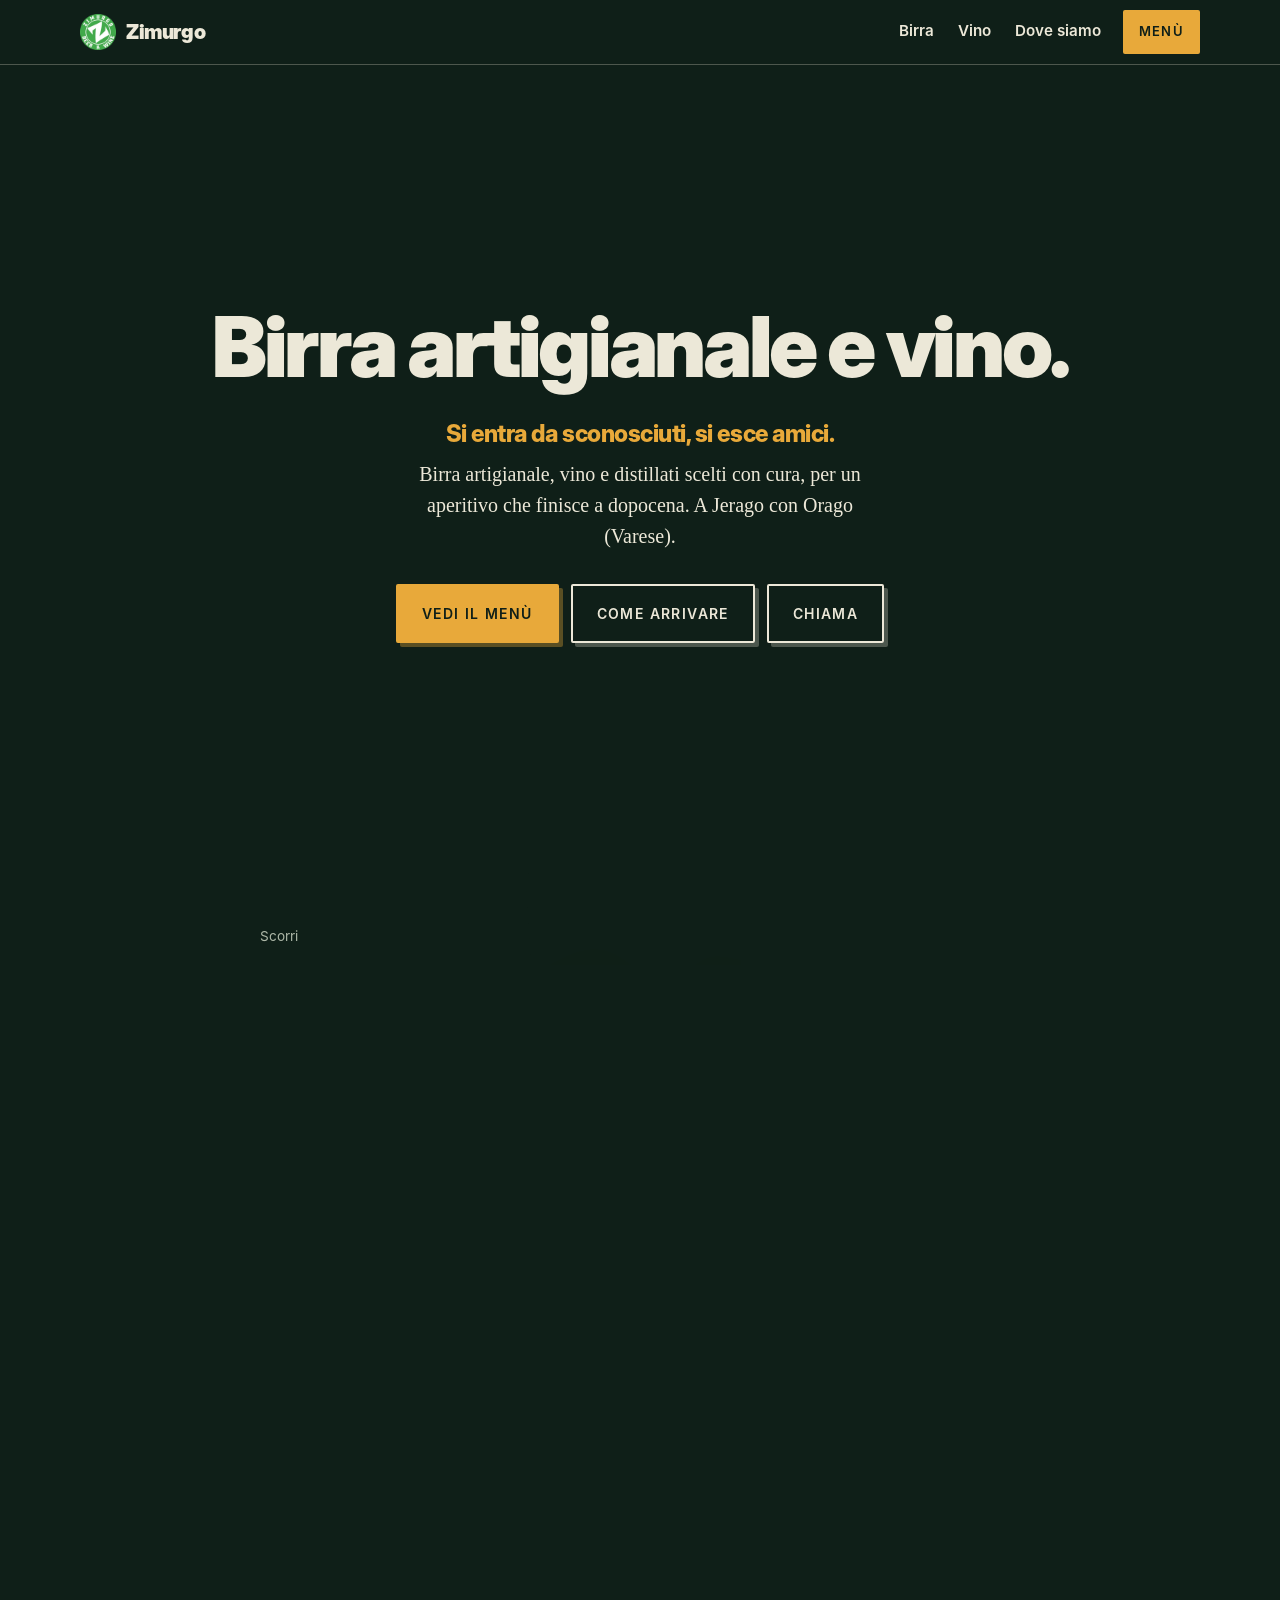
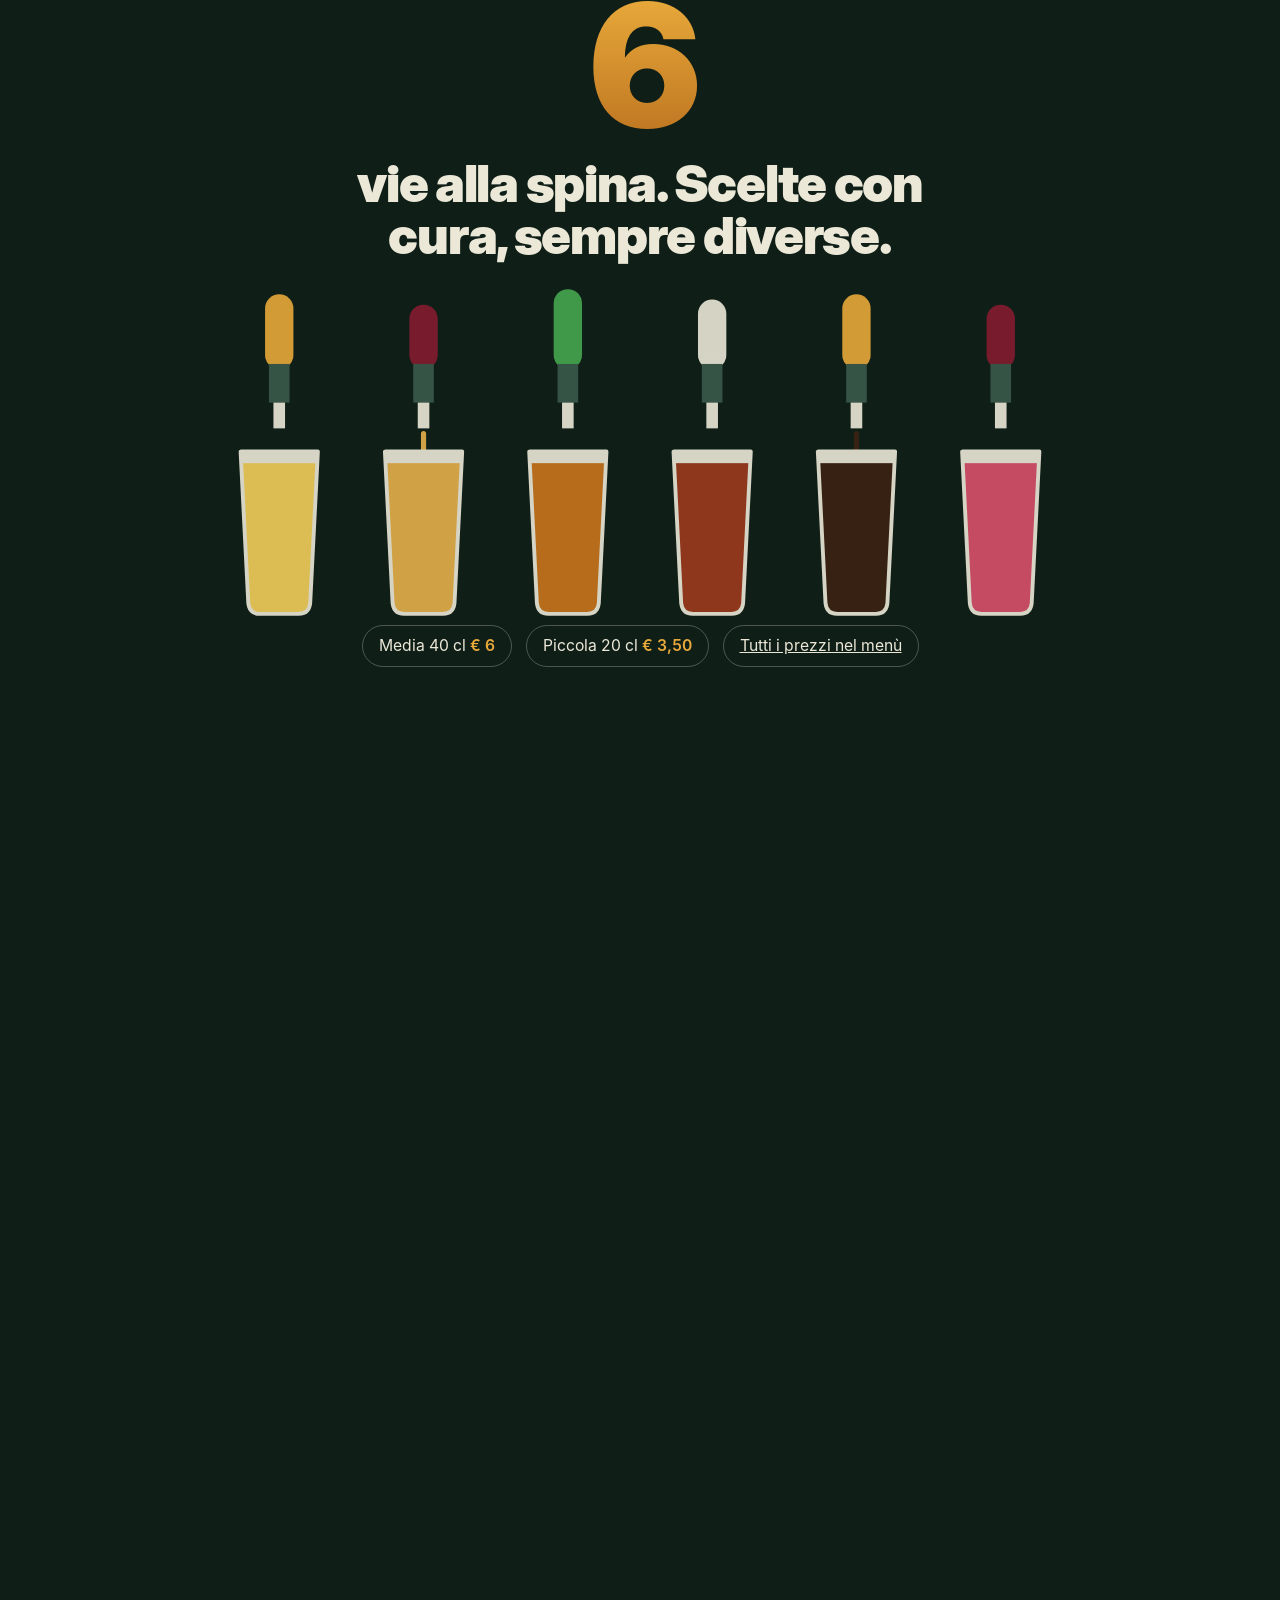
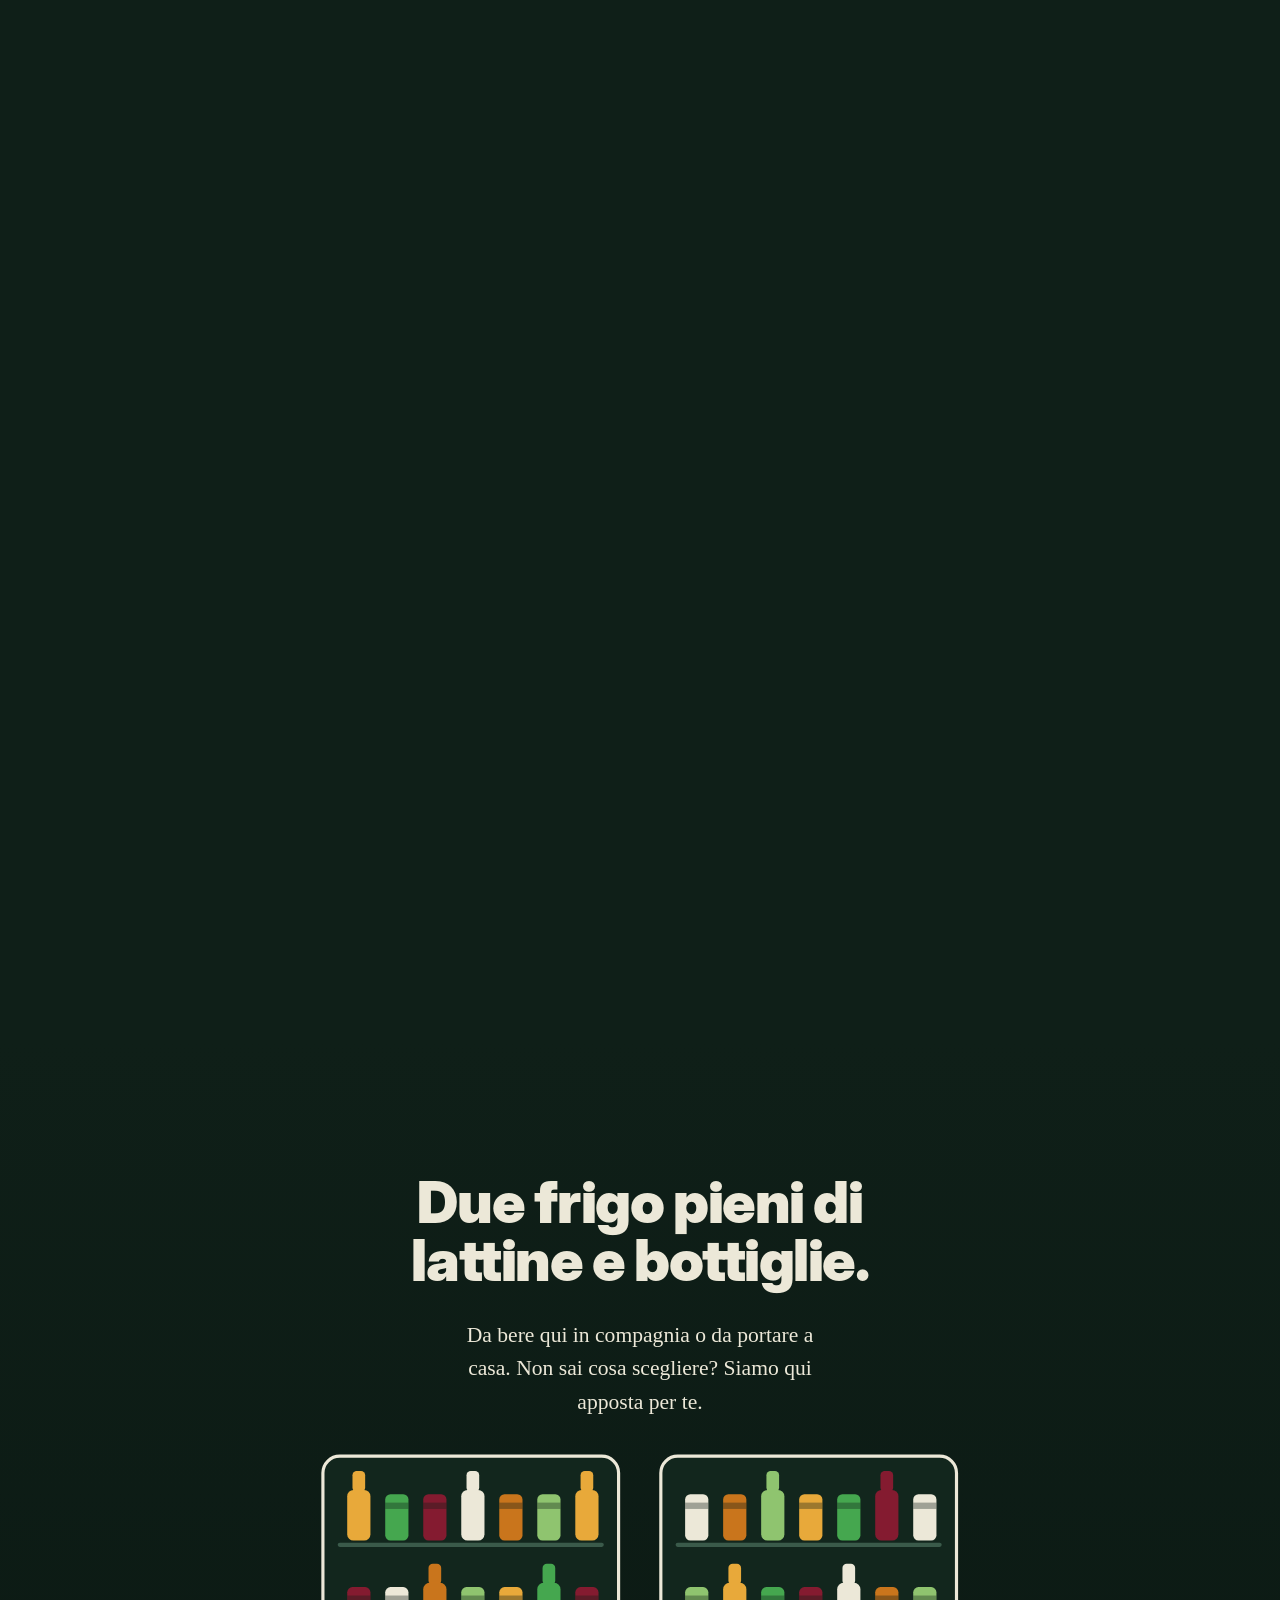
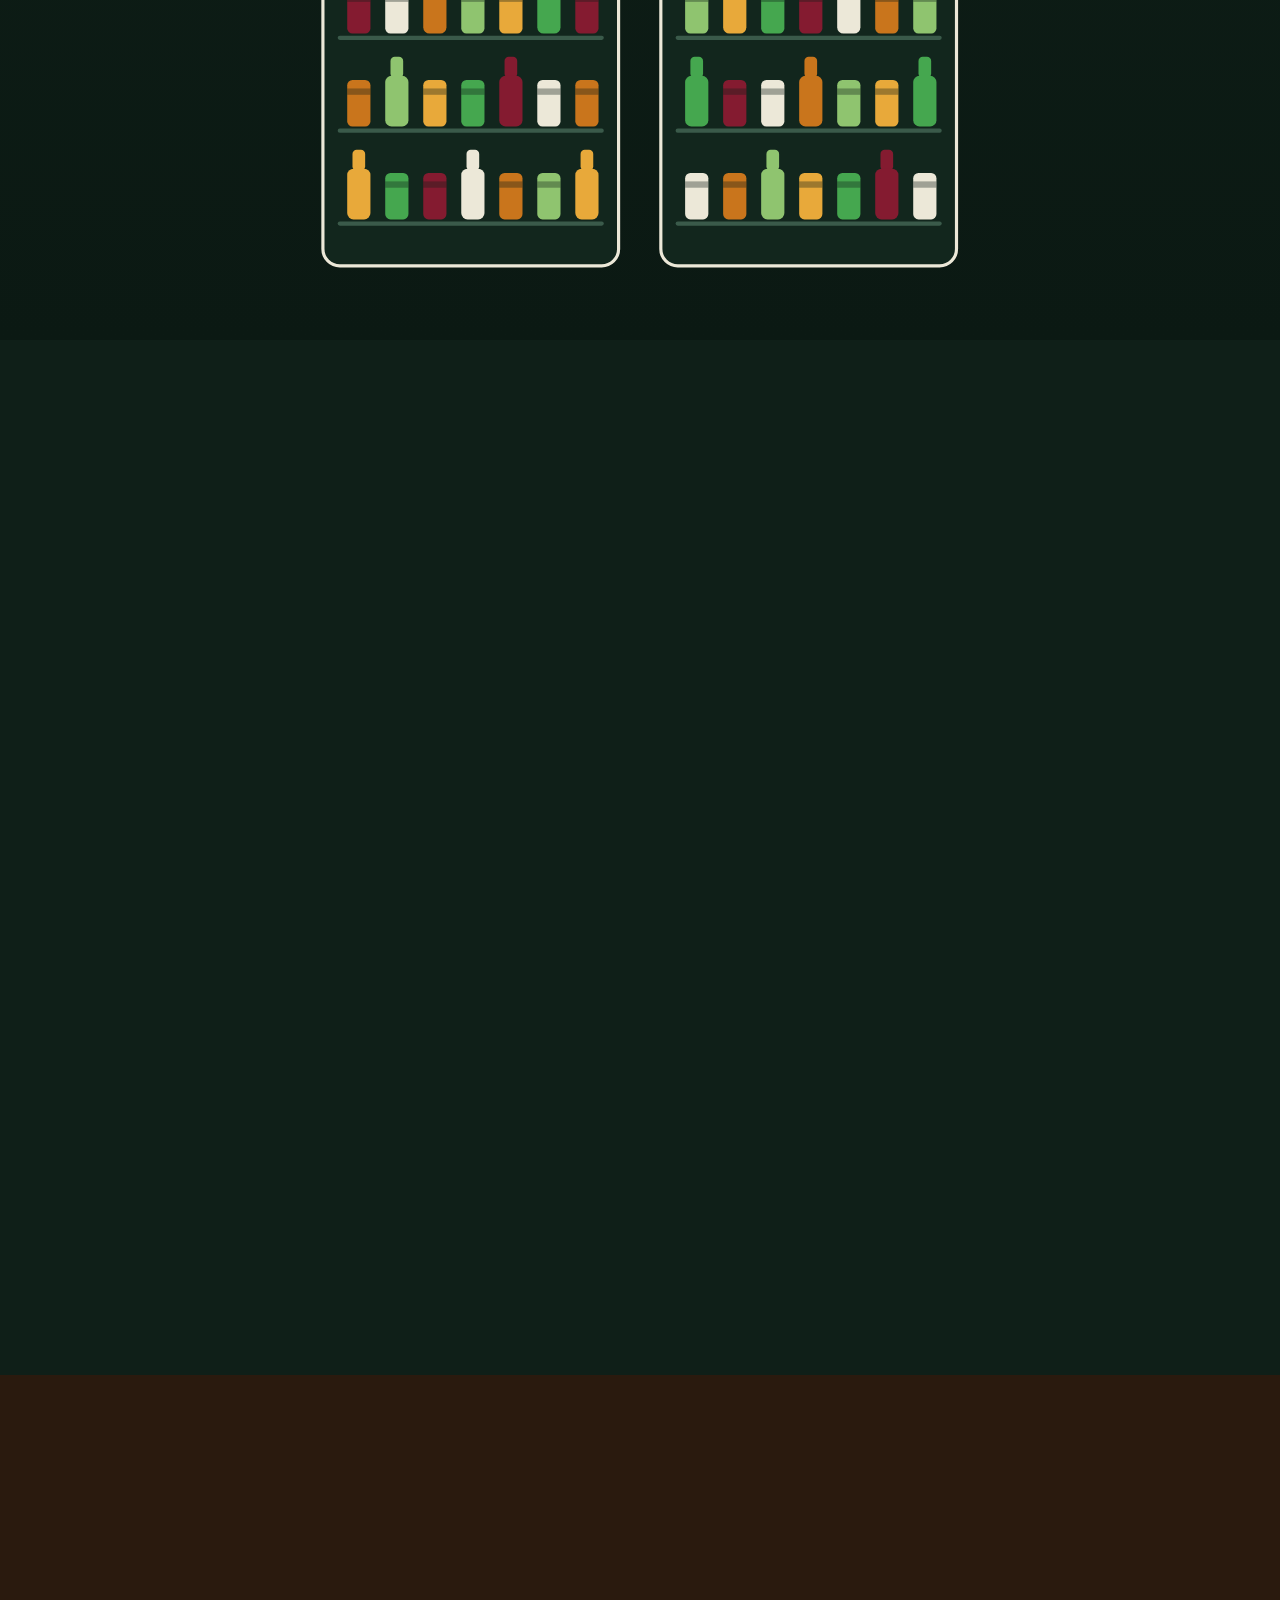
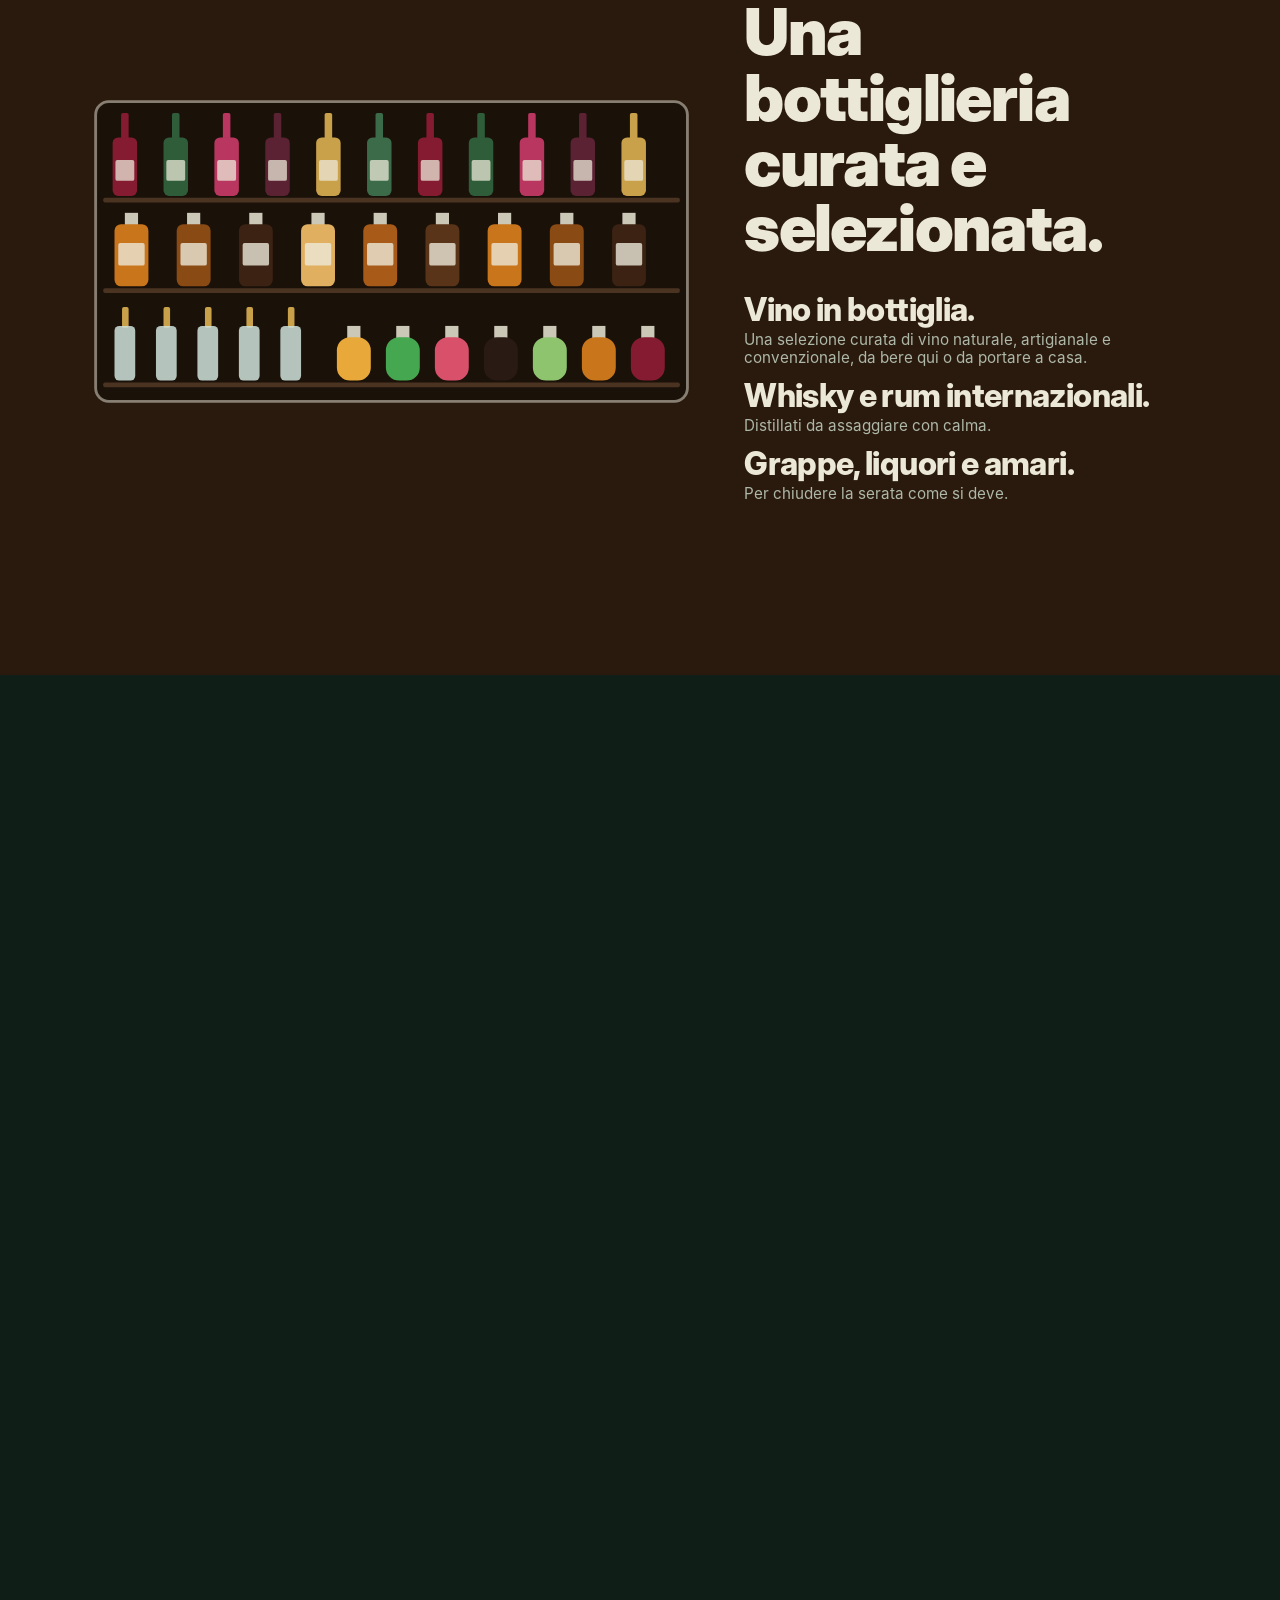
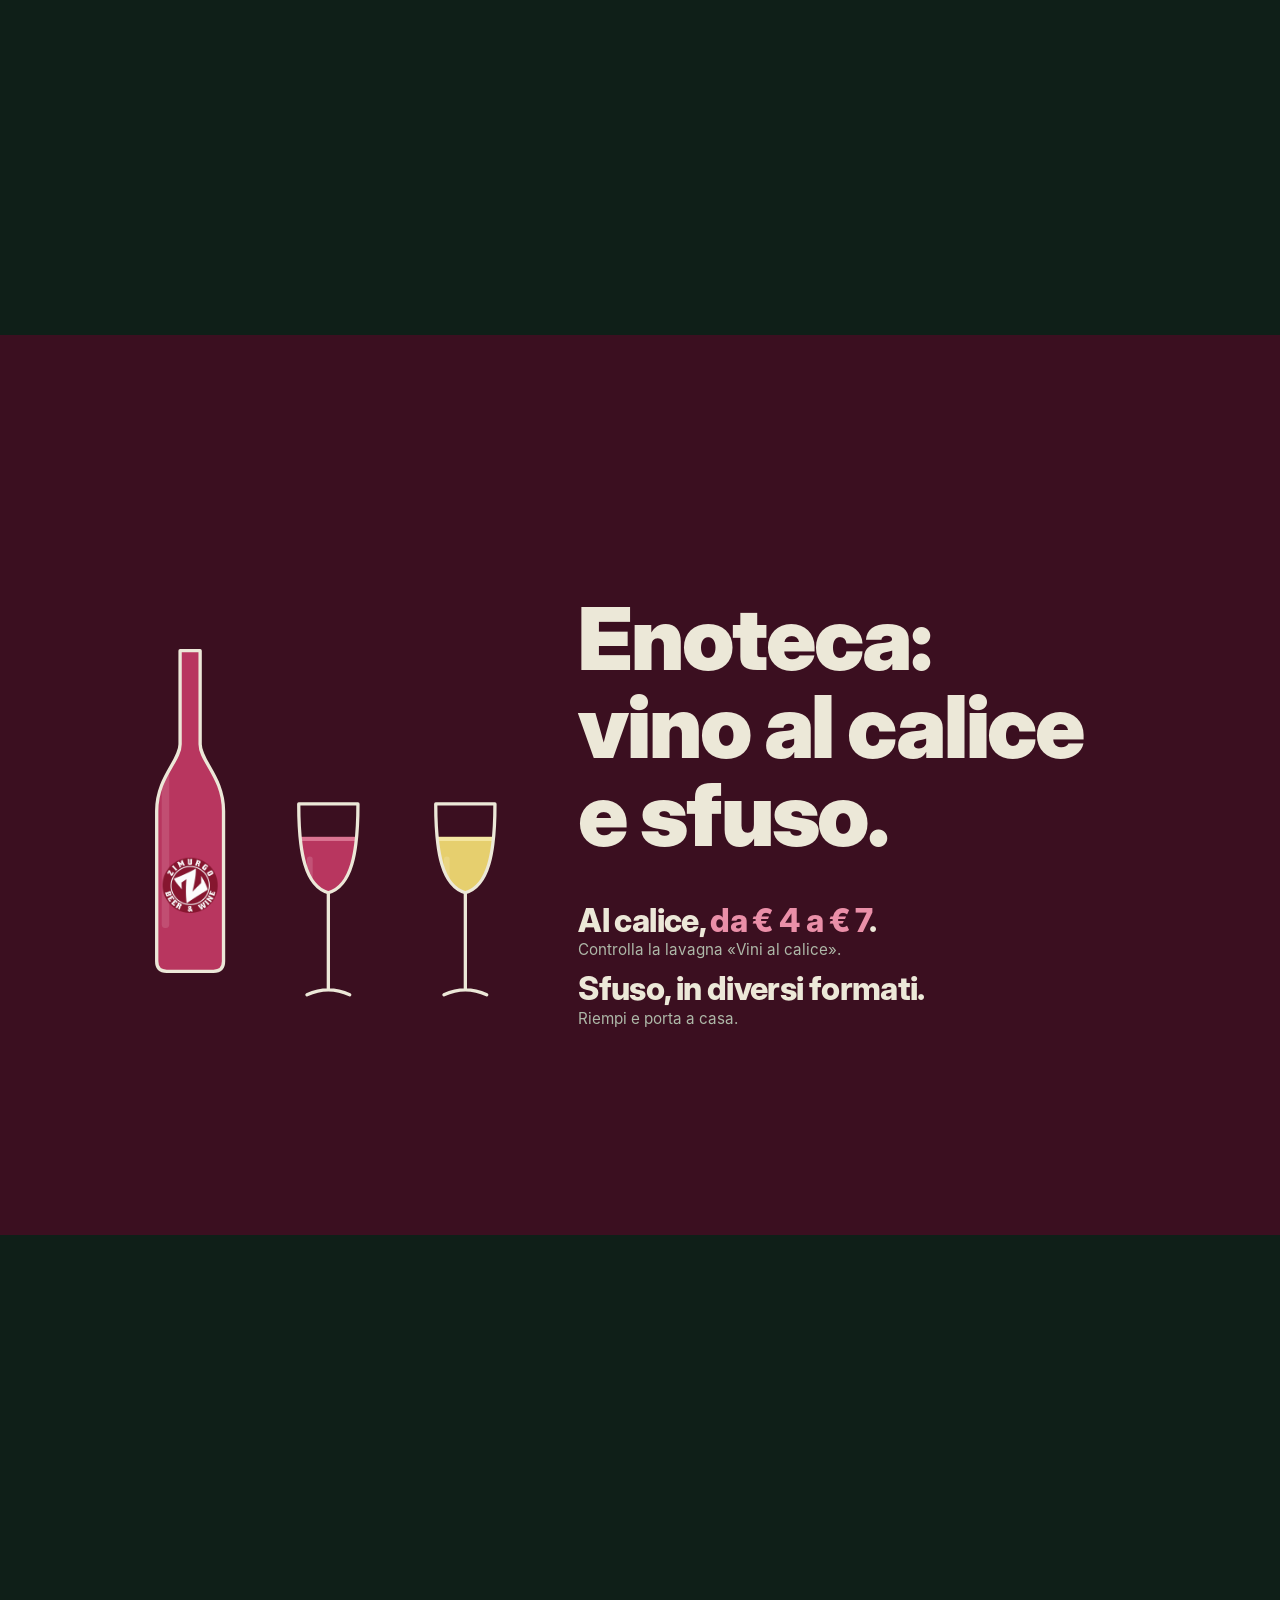
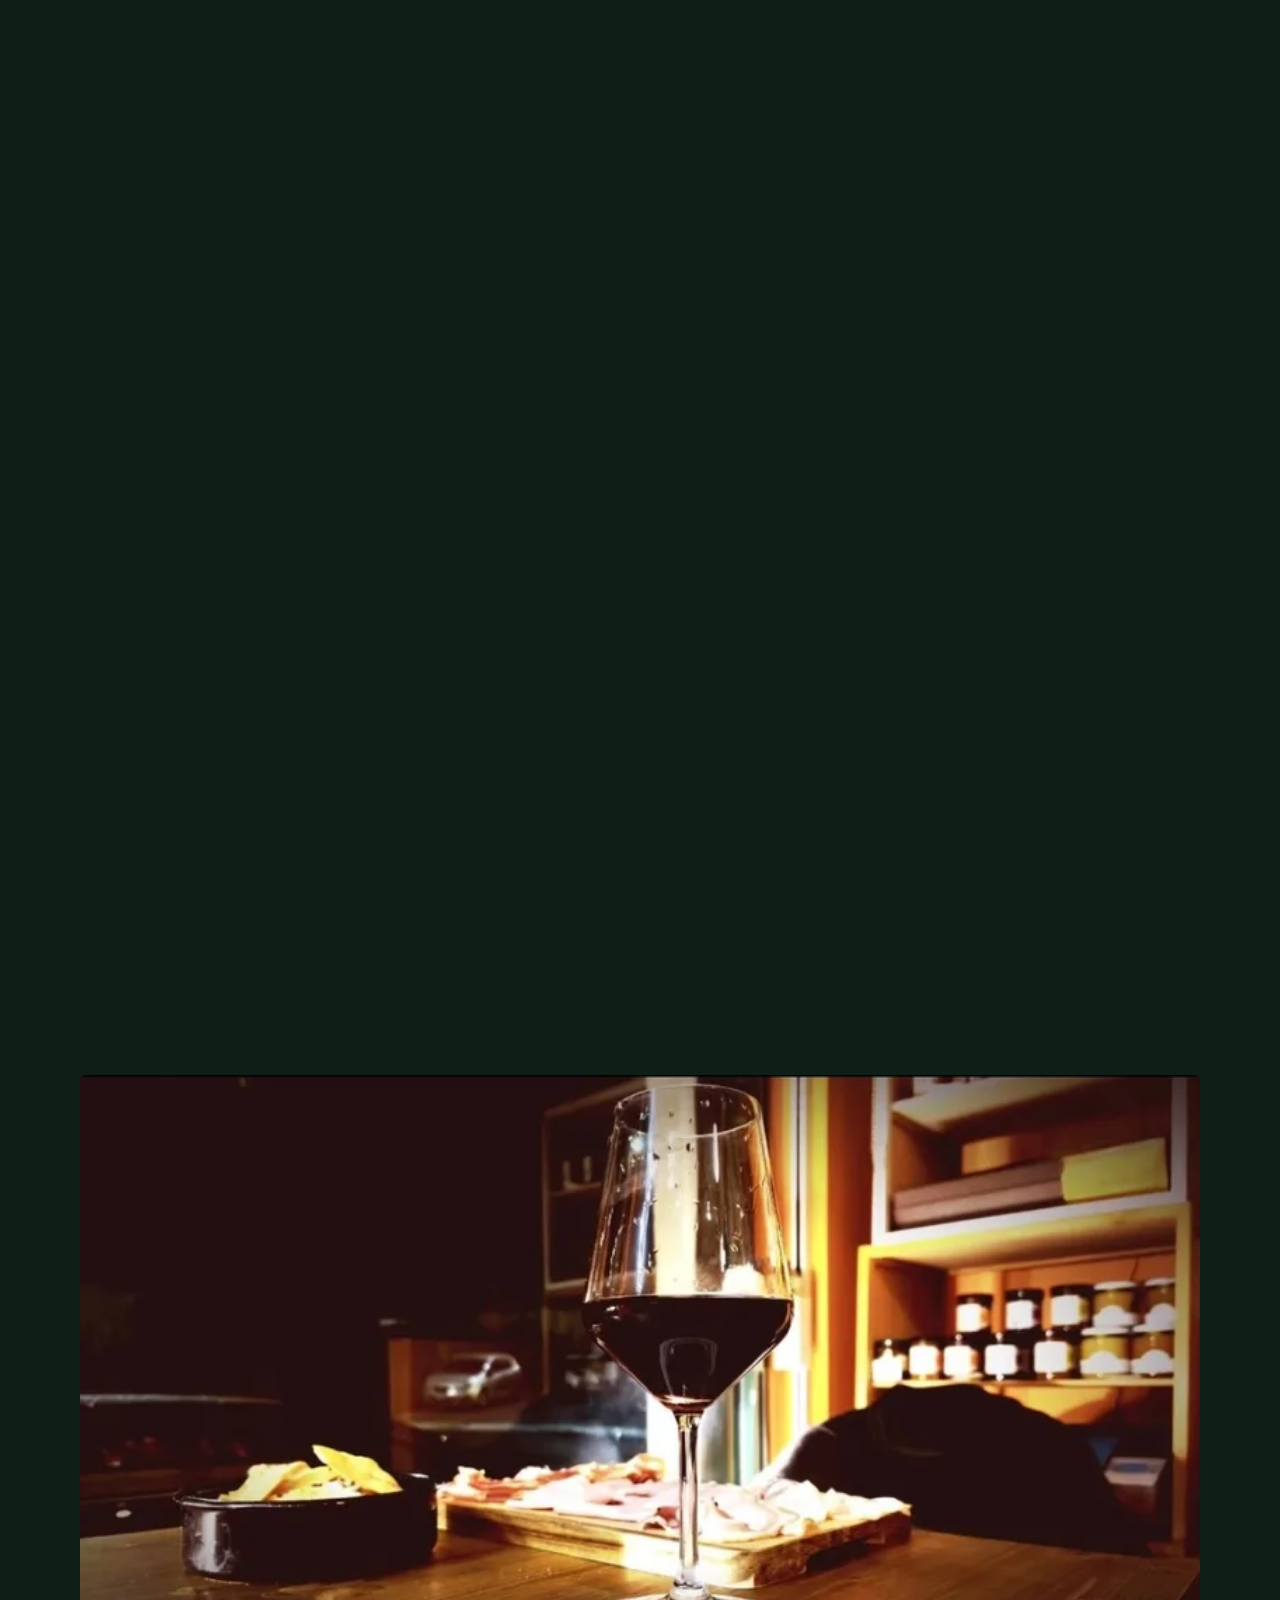
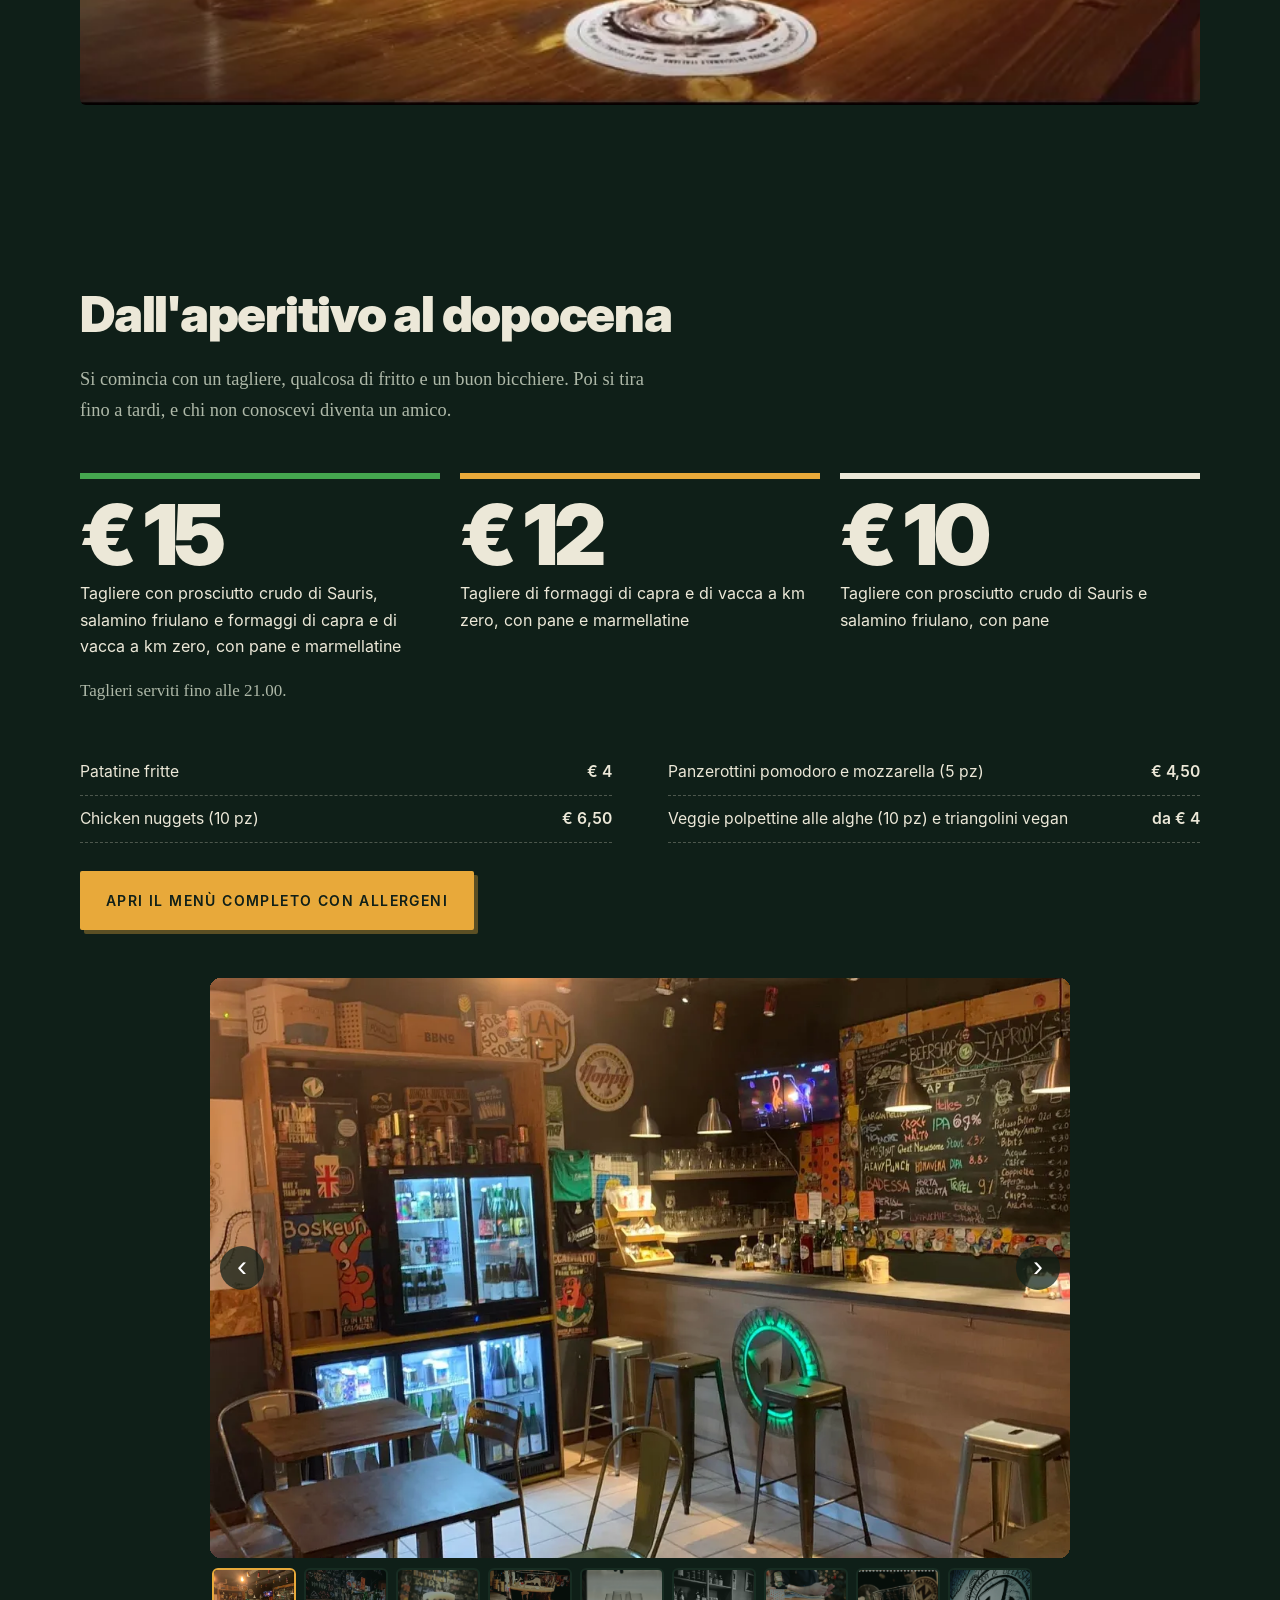
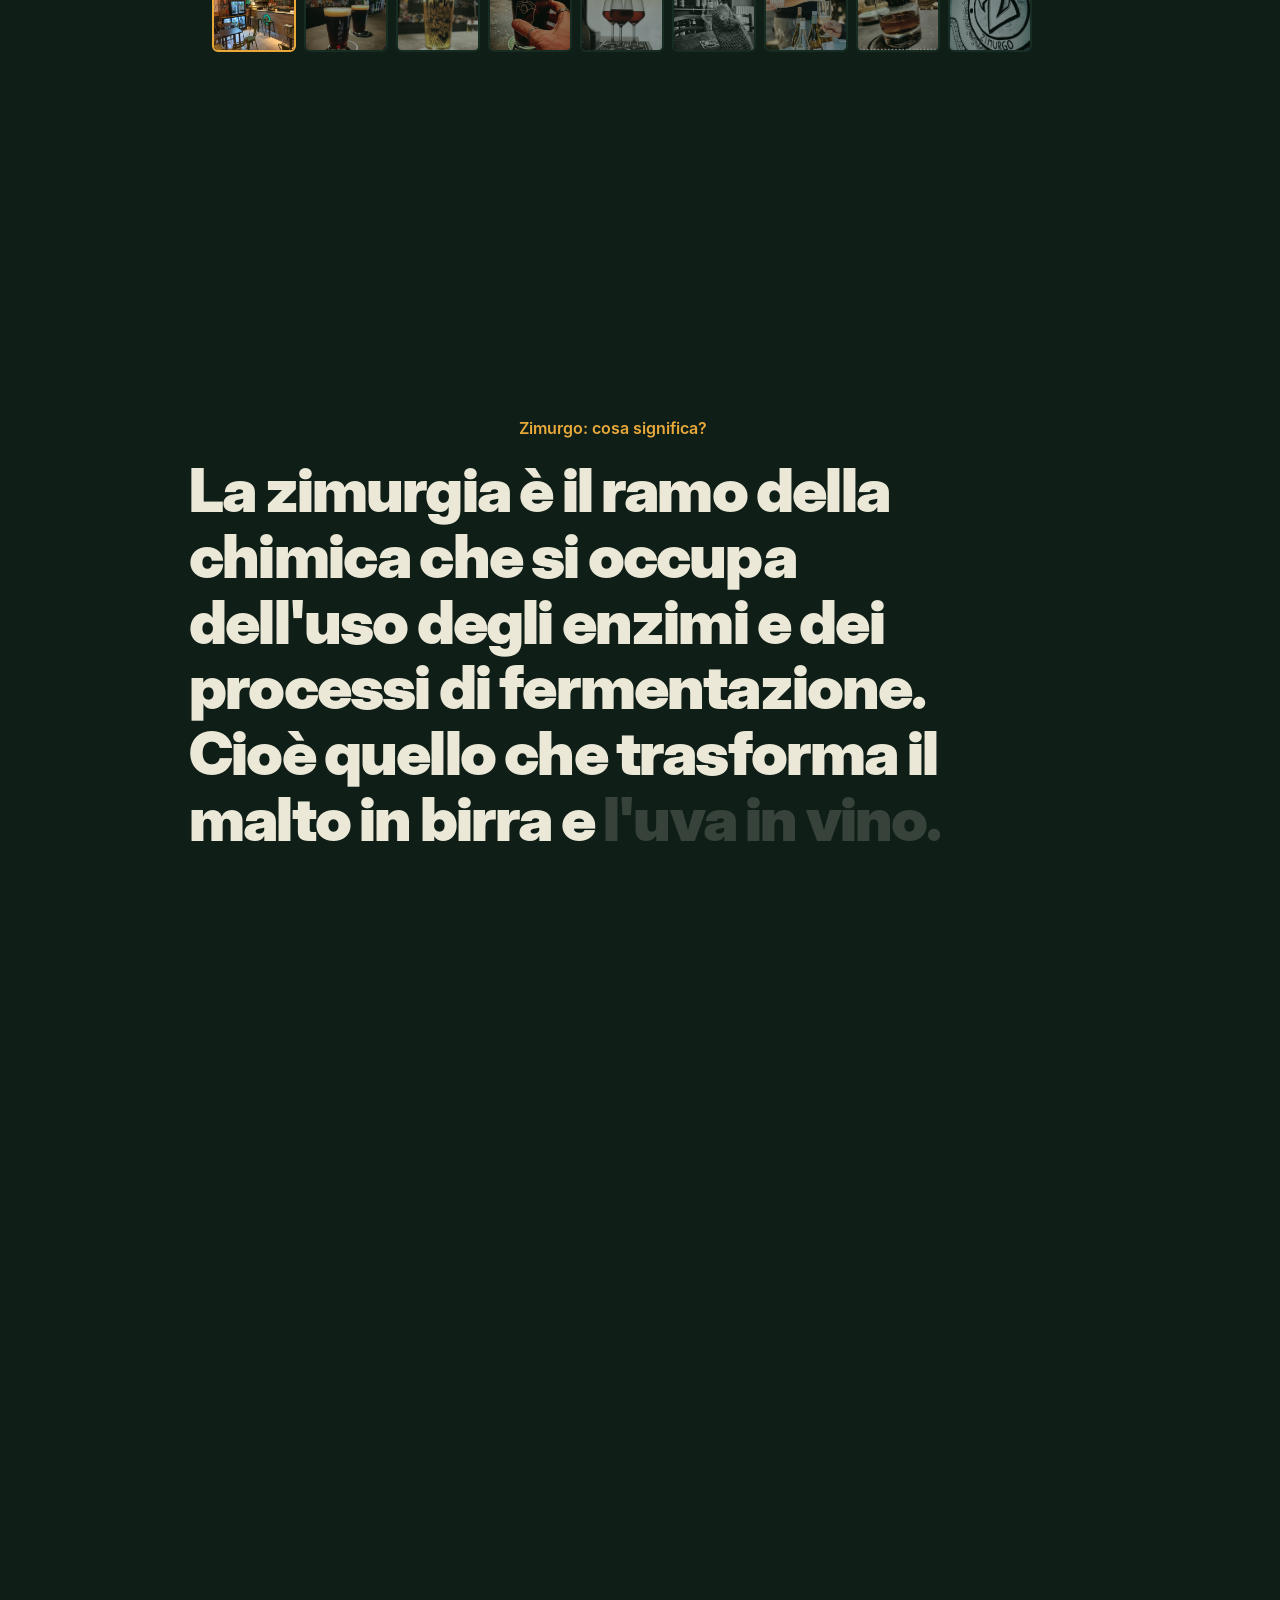
==== commit 0cc1b4b3: "Add files via upload" ====
--- a/index.html
+++ b/index.html
@@ -12,6 +12,7 @@
 <link rel="icon" href="icon-192.png" sizes="192x192" type="image/png">
 <link rel="apple-touch-icon" href="apple-touch-icon.png">
 <link rel="preload" href="display-black.woff" as="font" type="font/woff" crossorigin>
+<link rel="preload" href="logo-verde.png" as="image">
 <link rel="stylesheet" href="style.css">
 <link rel="stylesheet" href="scenes.css">
 <link rel="stylesheet" href="bottoni.css">
--- a/style.css
+++ b/style.css
@@ -251,7 +251,11 @@
 .car-track:focus-visible{outline:2px solid var(--amber);outline-offset:3px}
 .car-track figure{flex:0 0 100%;margin:0;scroll-snap-align:center;aspect-ratio:4/5;position:relative}
 .car-track img{display:block;width:100%;height:100%;object-fit:cover}
-@media(min-width:700px){.car-track figure{aspect-ratio:16/10}}
+@media(min-width:700px){
+  .carousel{max-width:860px;margin-left:auto;margin-right:auto}
+  /* su computer la foto grande non supera mai l'altezza dello schermo (portatili inclusi): foto + miniature restano in vista */
+  .car-track figure{aspect-ratio:auto;height:clamp(300px,calc(100svh - 270px),580px)}
+}
 .car-btn{position:absolute;top:50%;transform:translateY(-50%);width:44px;height:44px;border-radius:50%;border:0;background:rgba(15,31,24,.72);color:#fff;font-size:30px;line-height:1;cursor:pointer;display:flex;align-items:center;justify-content:center;padding:0 0 4px}
 .car-btn[hidden]{display:none}
 .car-btn:hover{background:var(--amber);color:var(--bottle)}
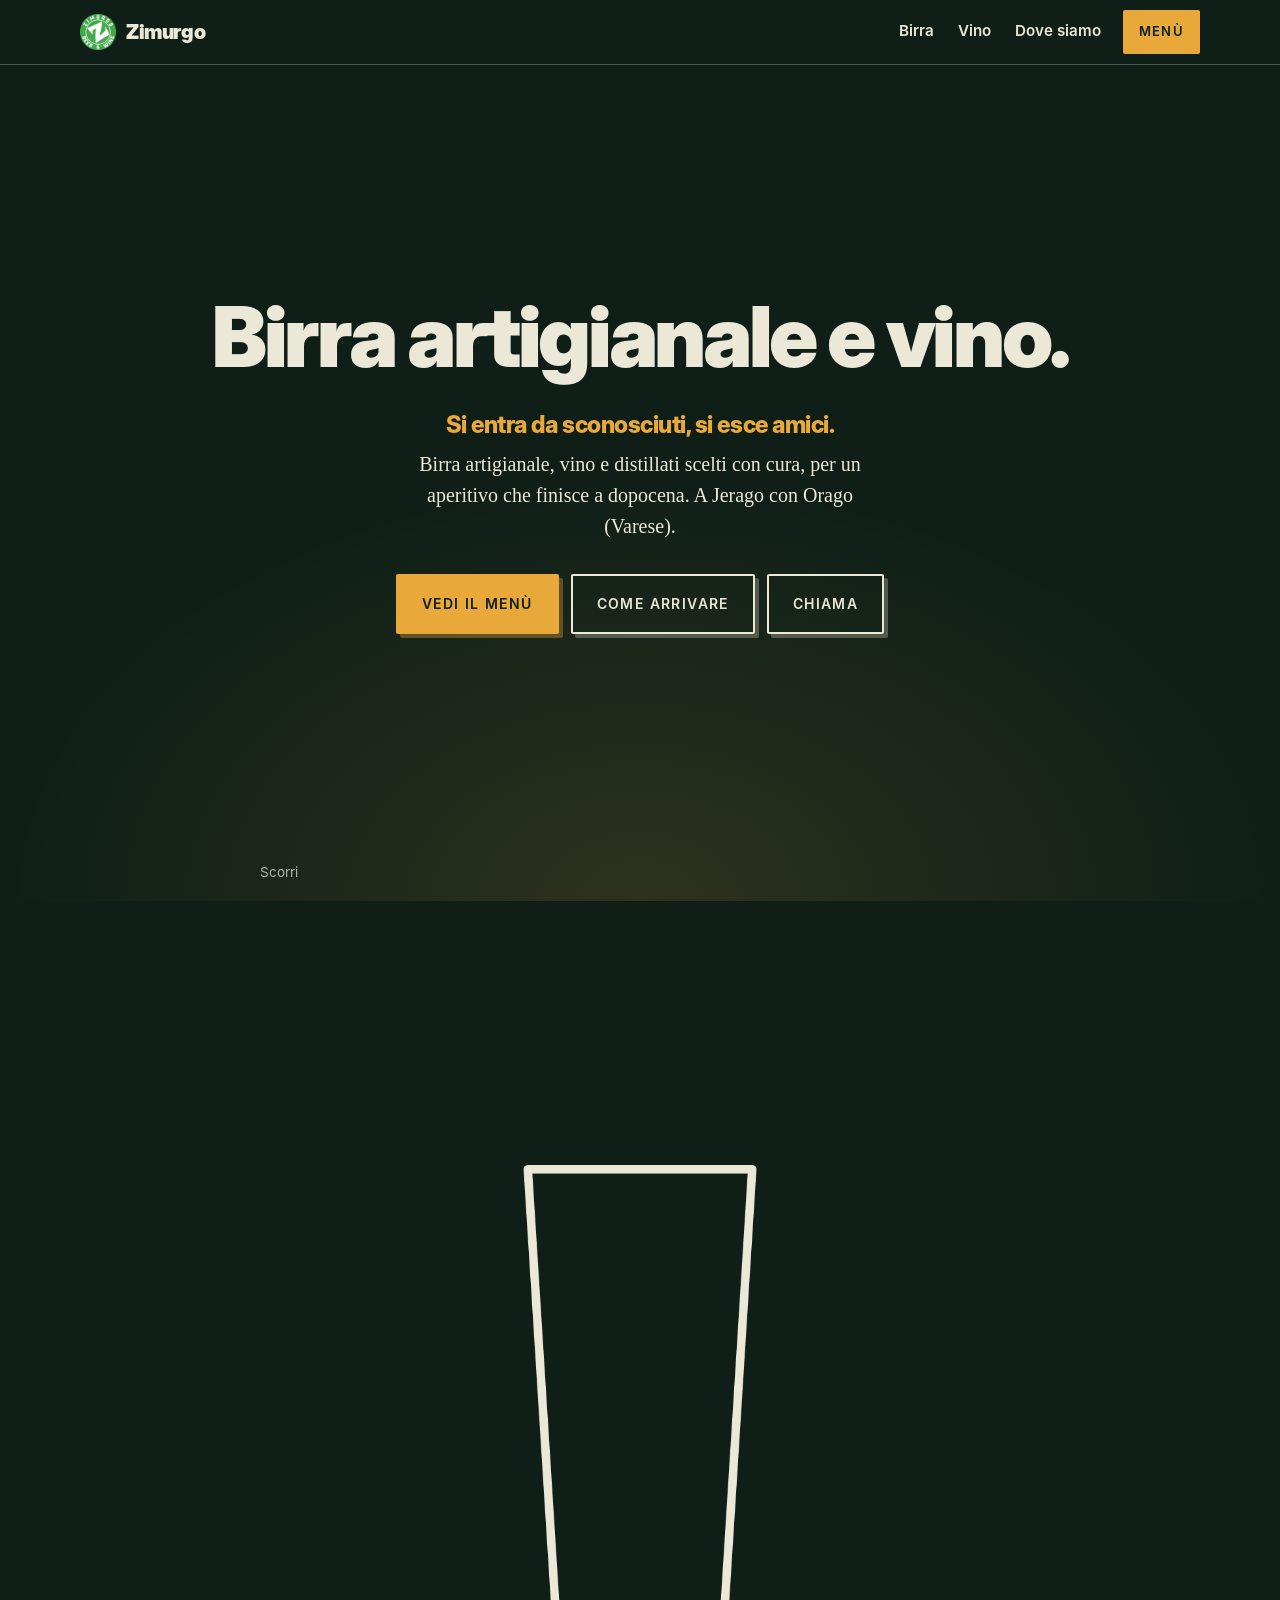
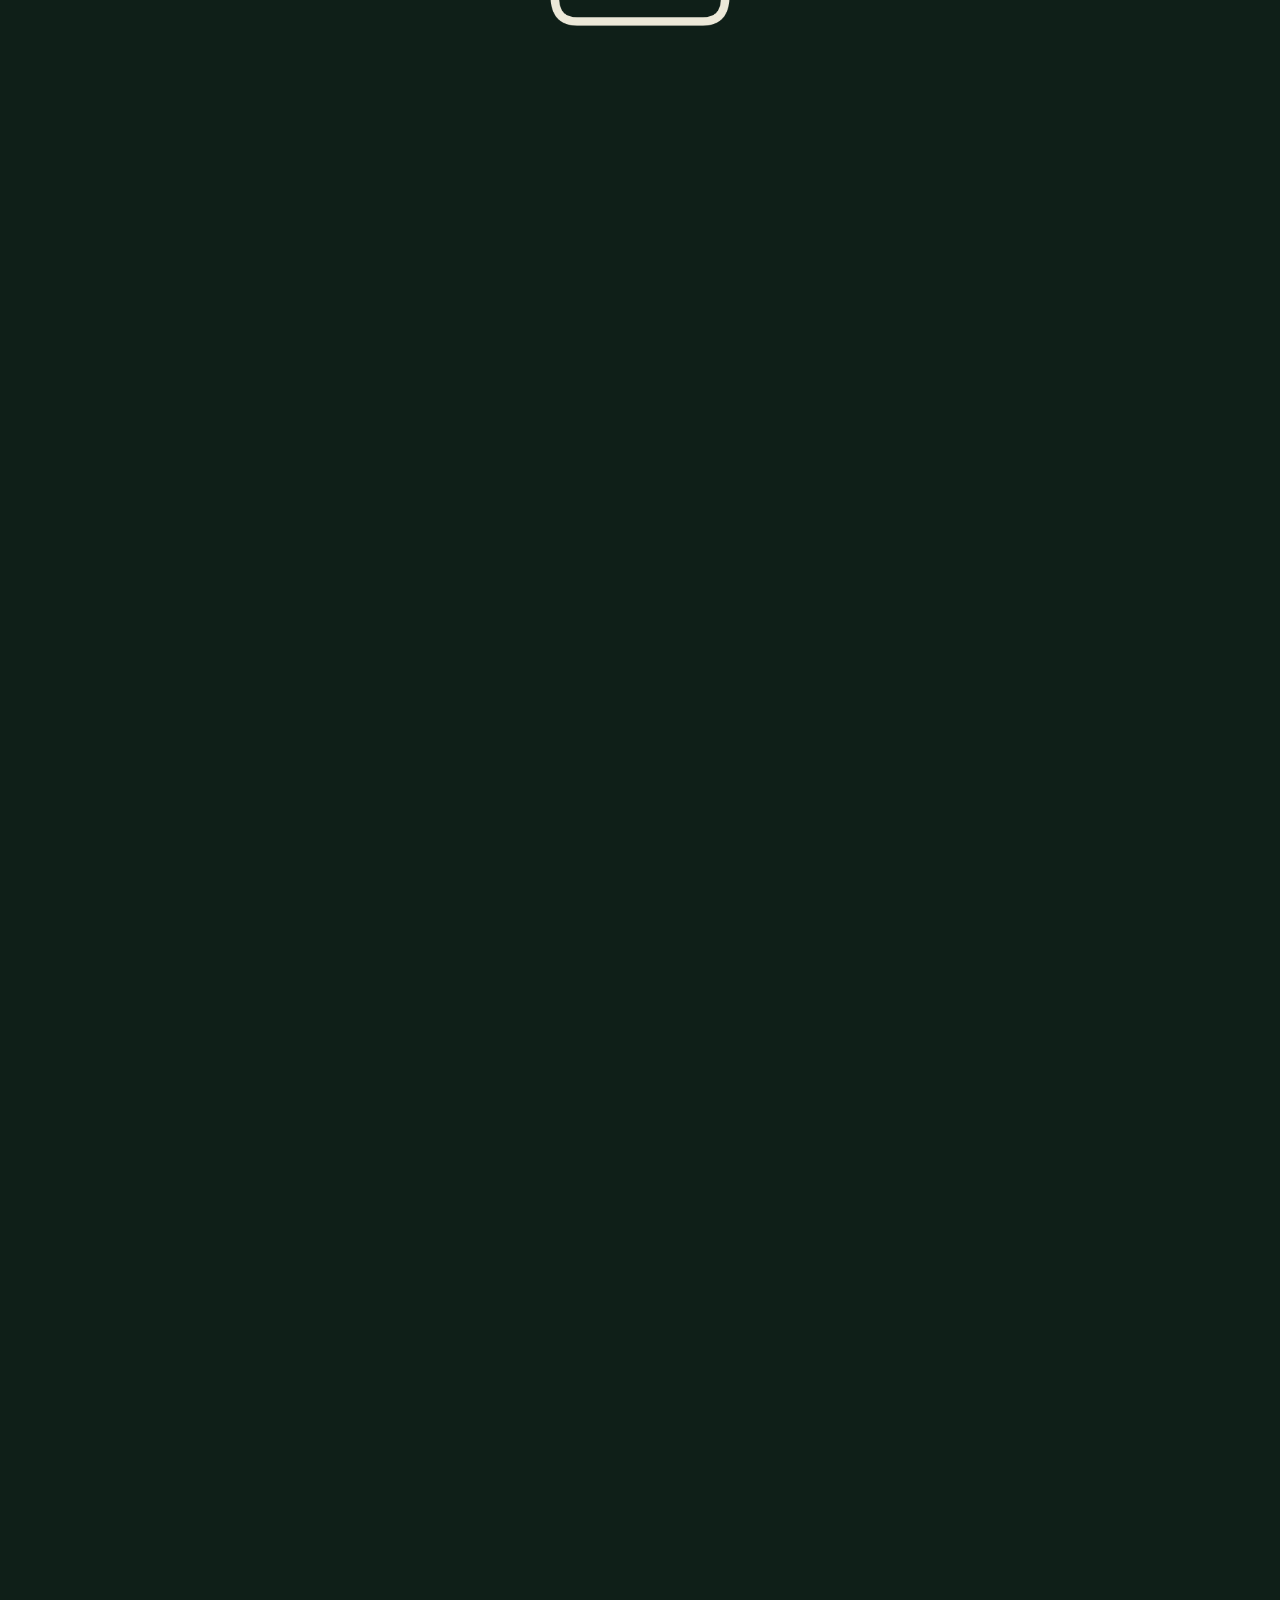
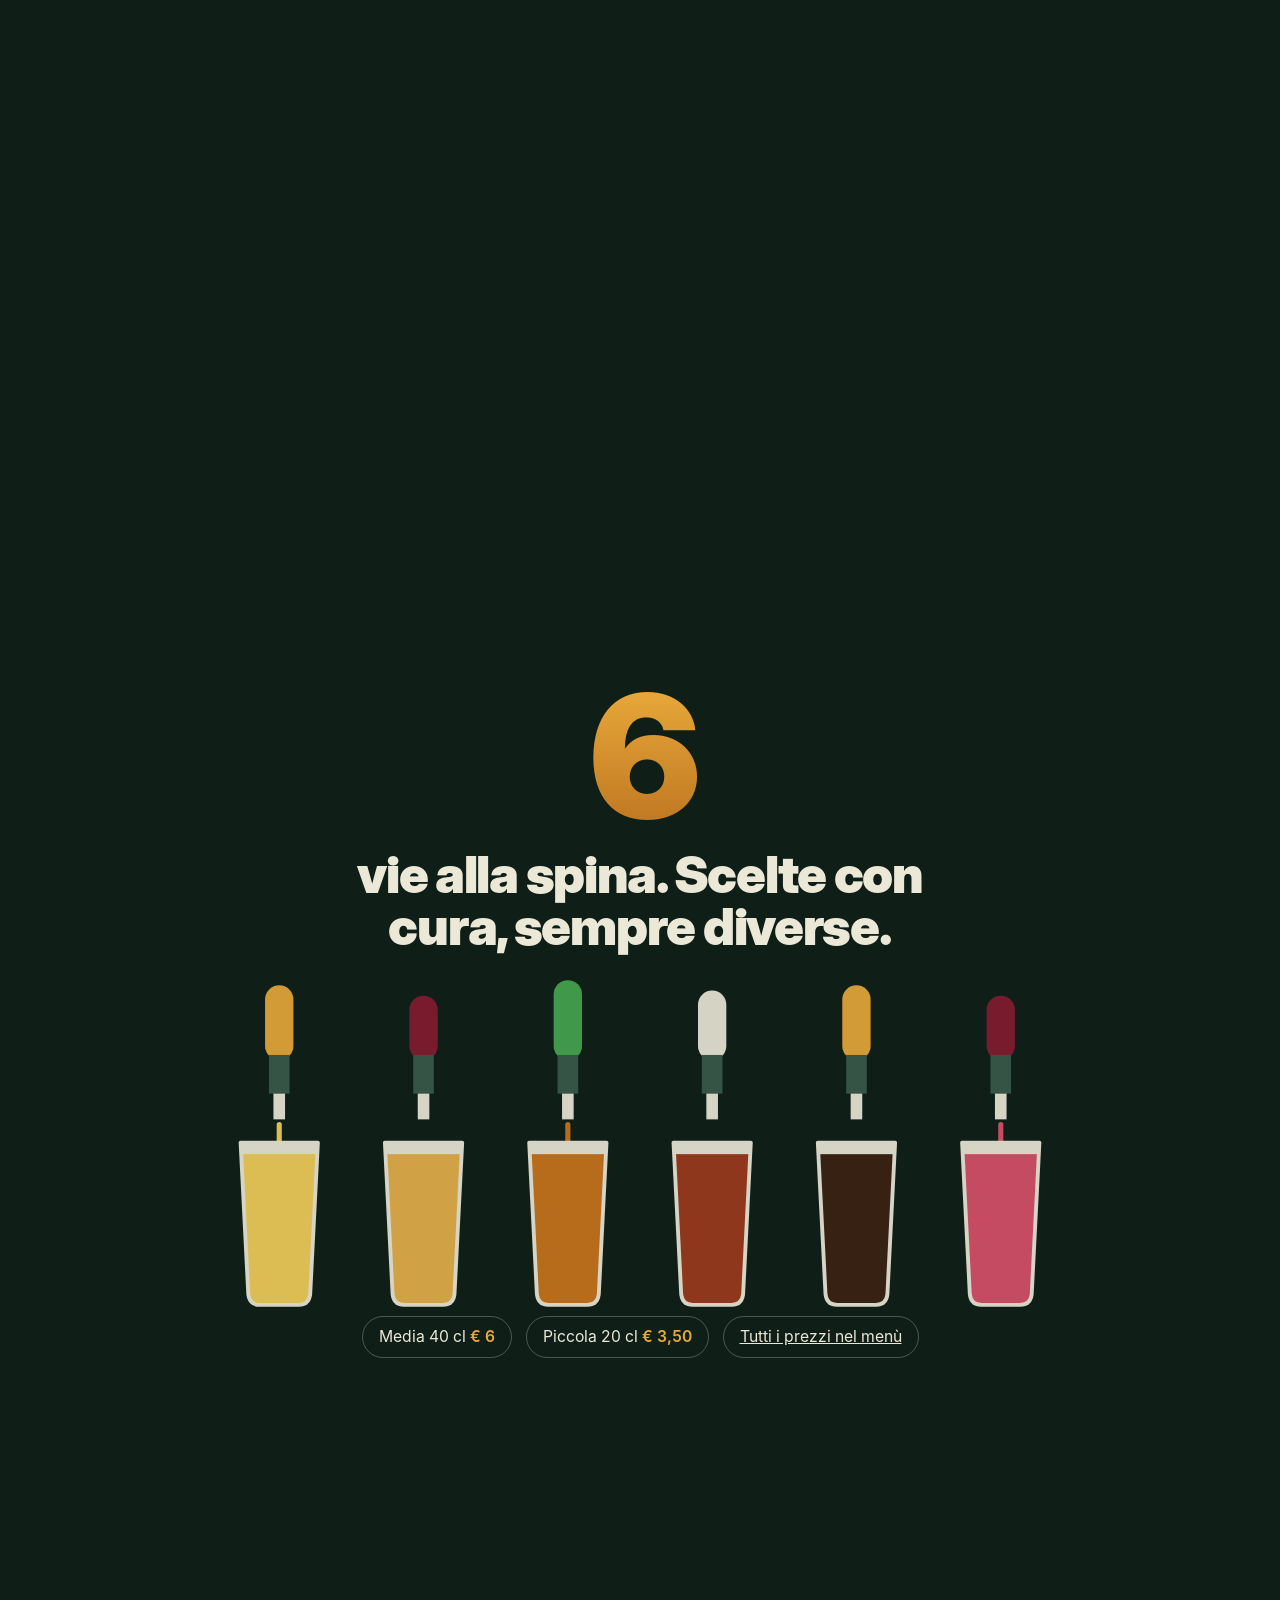
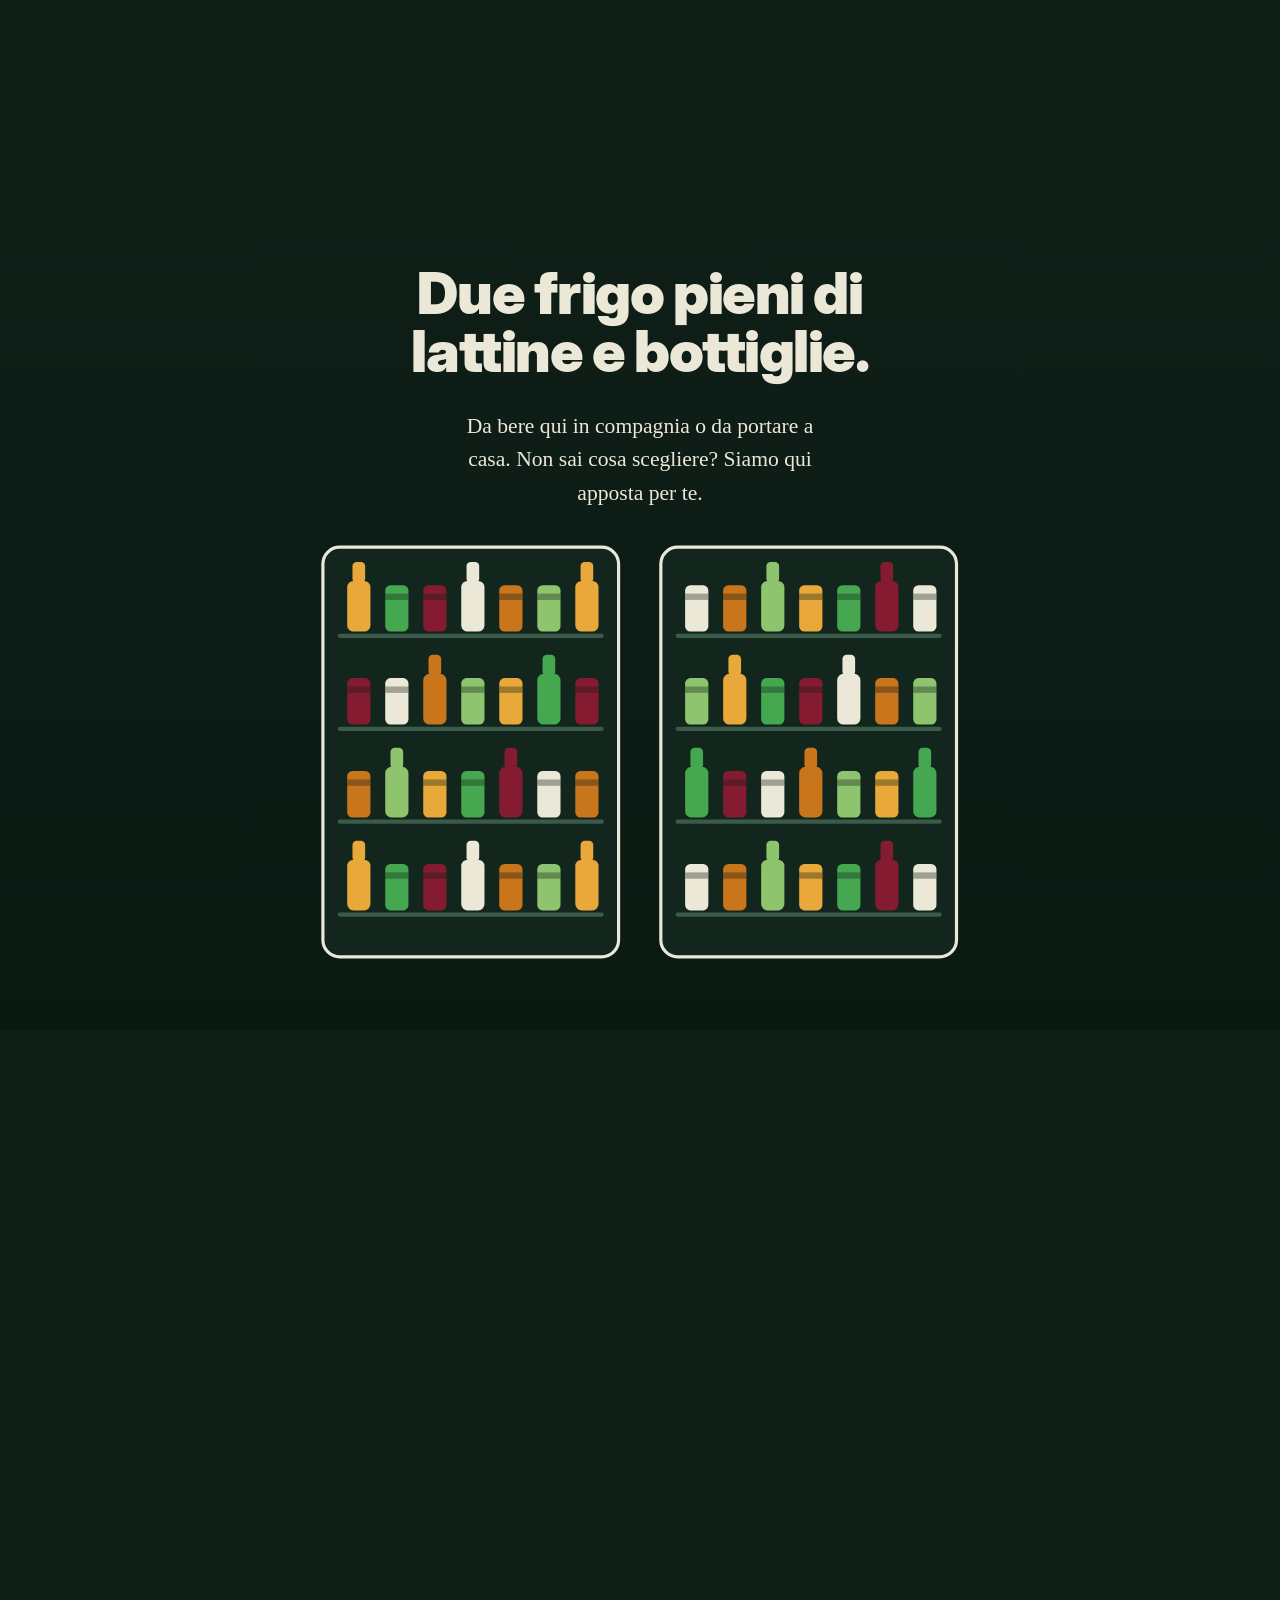
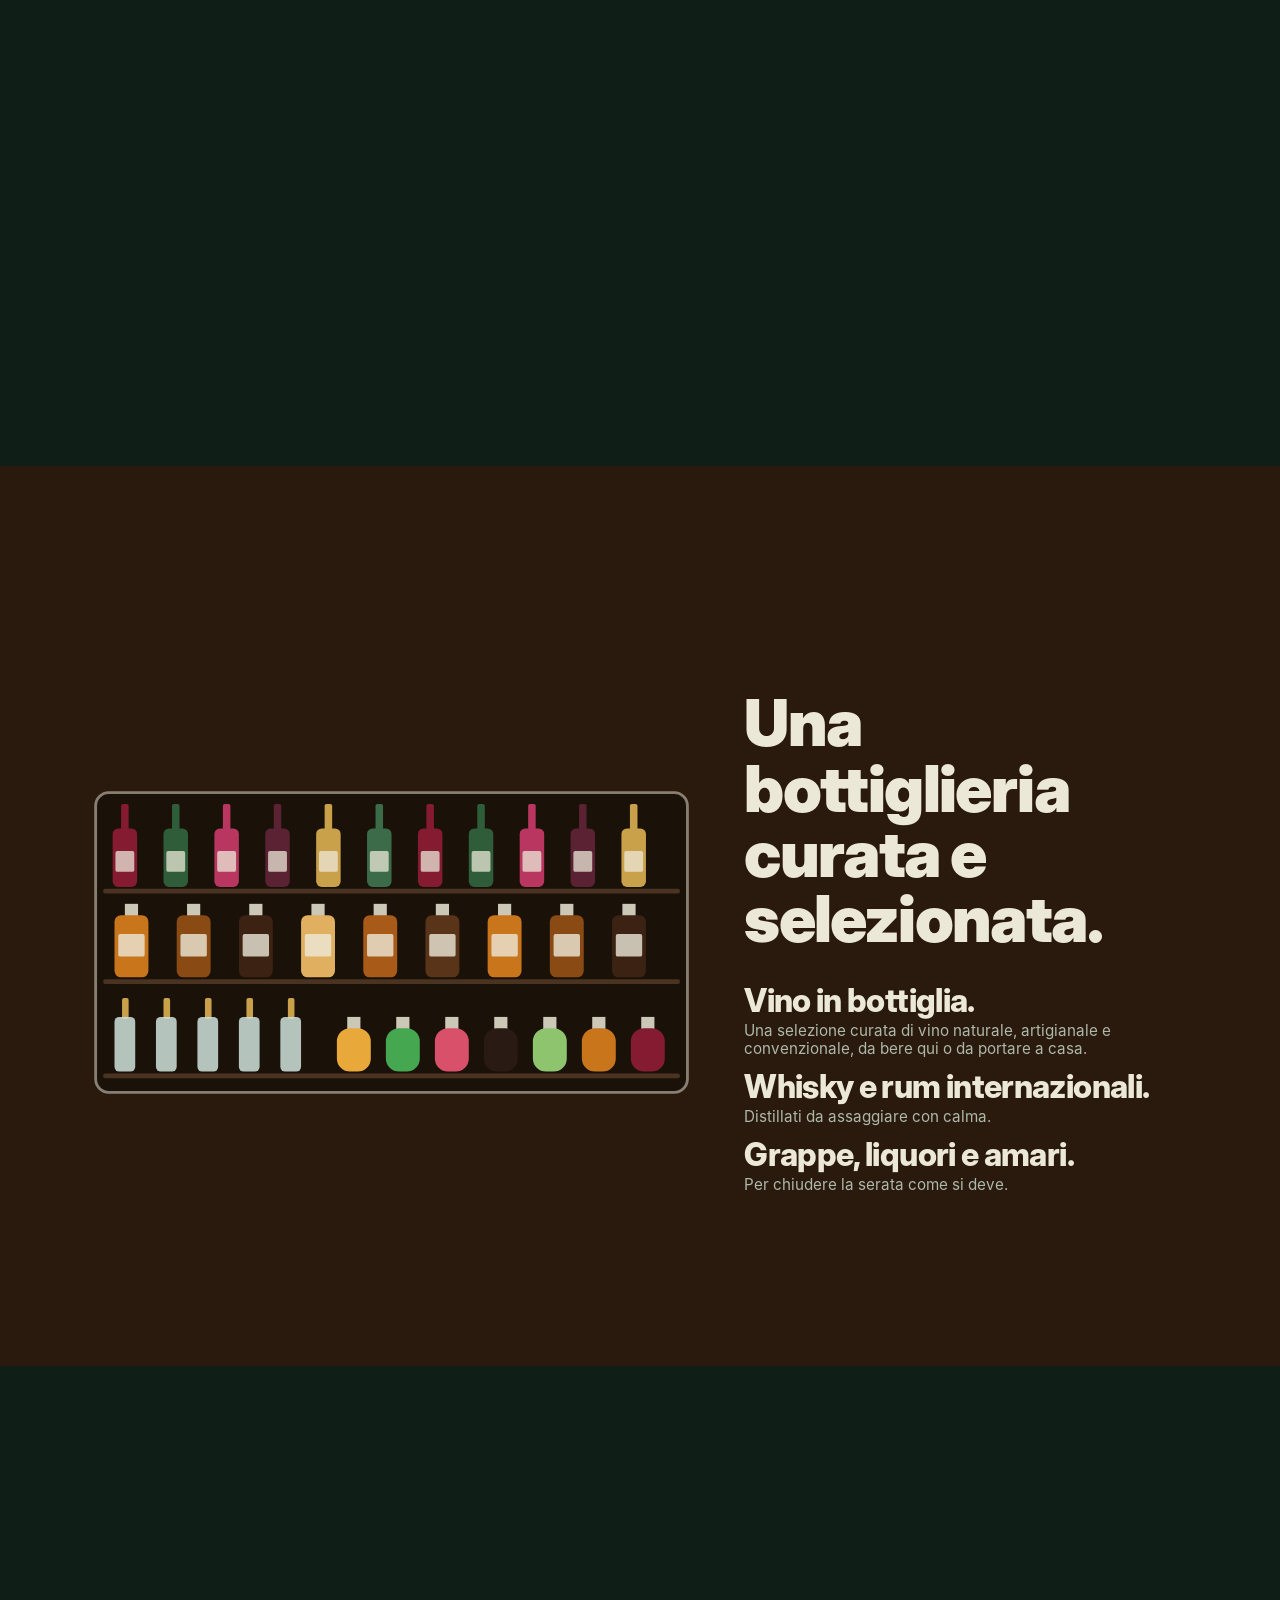
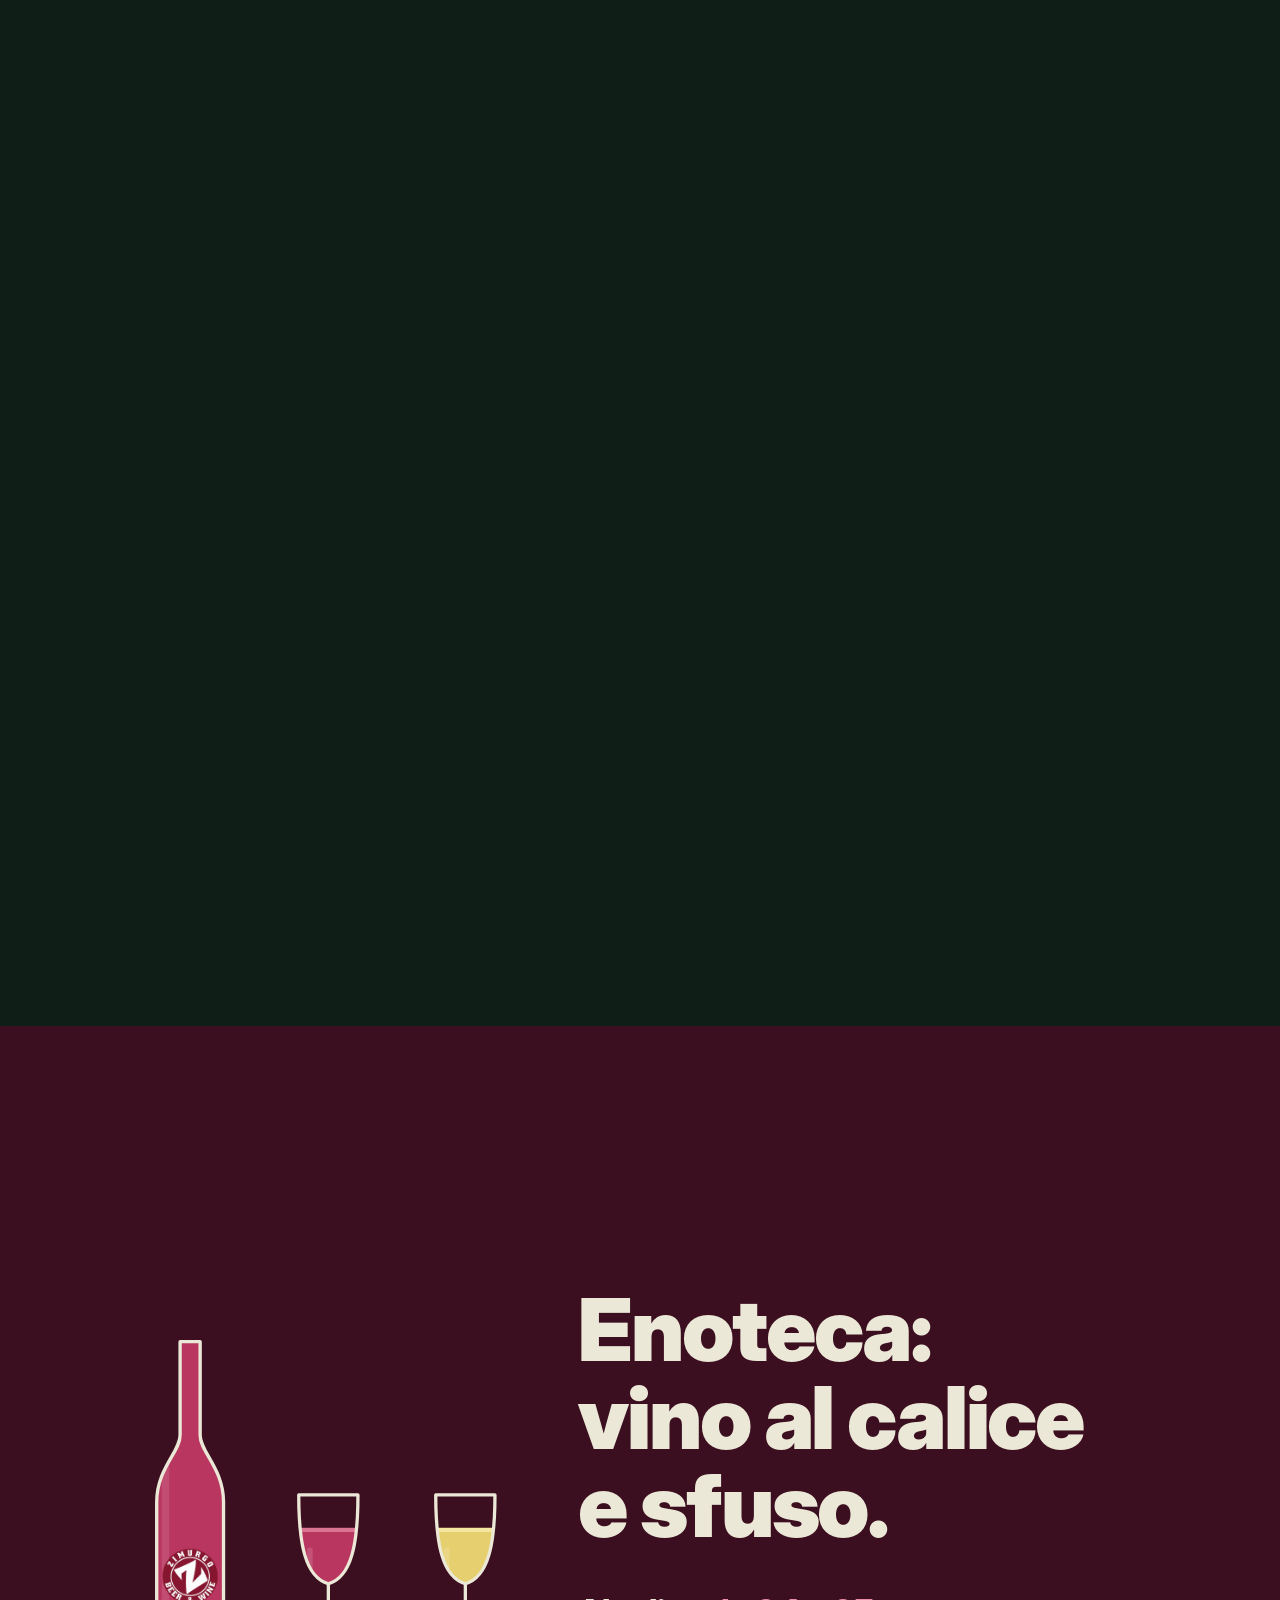
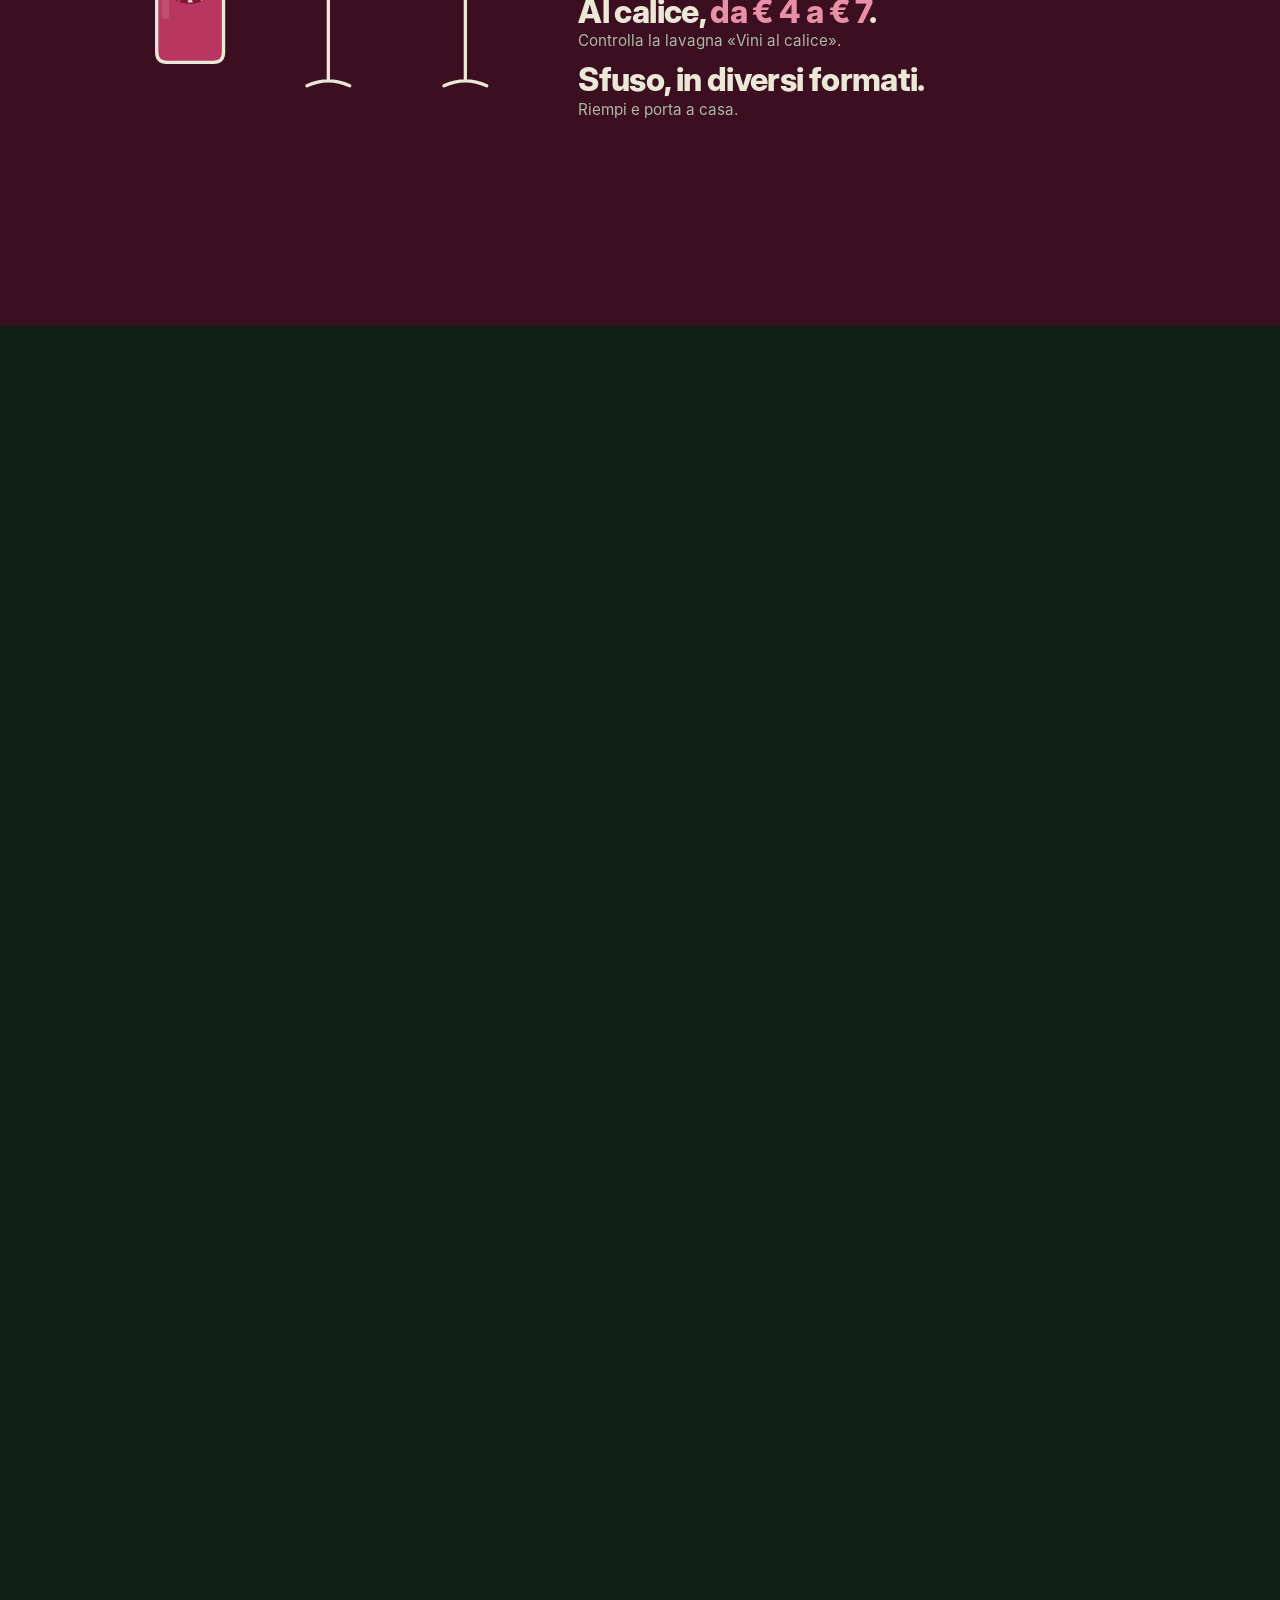
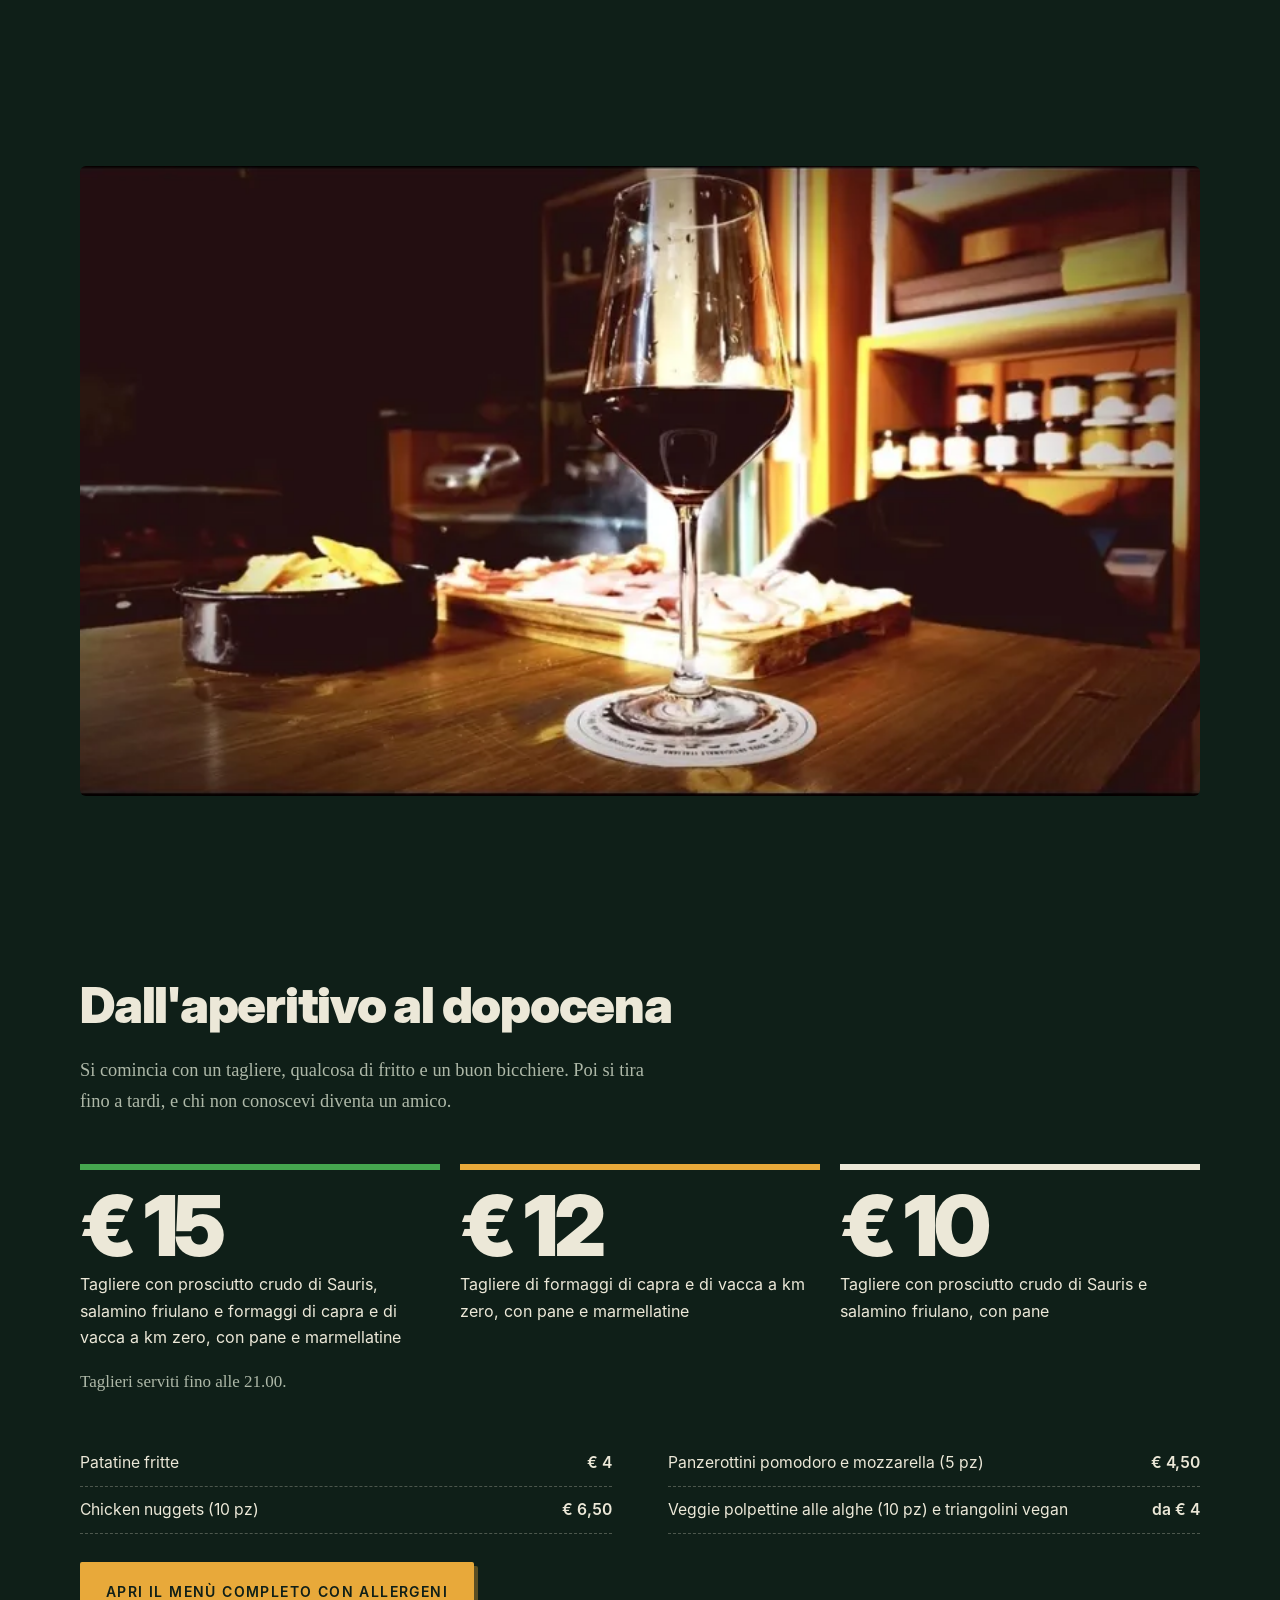
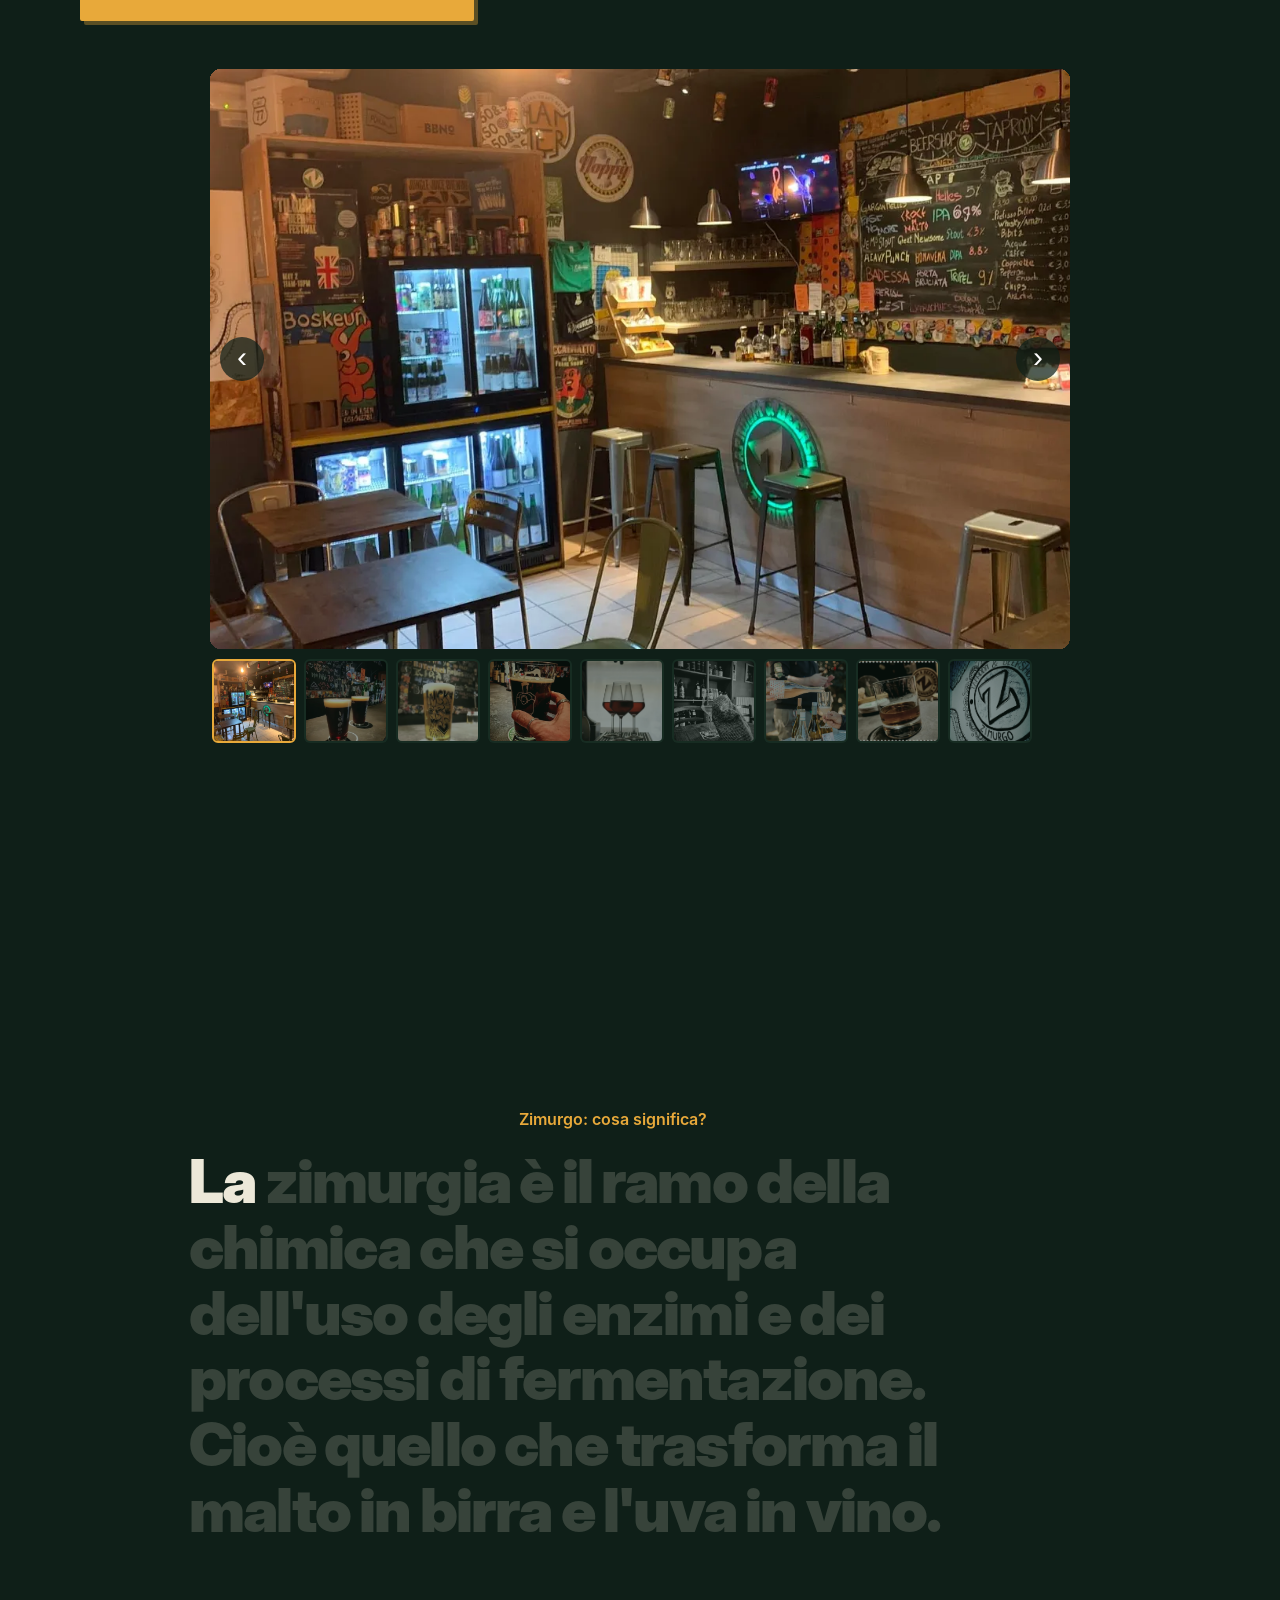
==== commit 2400bb61: "Add files via upload" ====
--- a/index.html
+++ b/index.html
@@ -160,9 +160,8 @@
 
 <main id="contenuto">
 
-<section class="scene scene--hero" data-scene="hero" style="--h:340svh">
-  <div class="stage">
-    <div class="hero-copy">
+<section class="hero-intro" aria-label="Zimurgo">
+  <div class="hero-copy">
       <h1>Birra artigianale e vino.</h1>
       <p class="lead"><span class="hook">Si entra da sconosciuti, si esce amici.</span> Birra artigianale, vino e distillati scelti con cura, per un aperitivo che finisce a dopocena. A Jerago con Orago (Varese).</p>
       <div class="btn-row">
@@ -171,24 +170,27 @@
         <a class="btn" href="tel:+393471686269" target="_top">Chiama</a>
       </div>
     </div>
+  <p class="scroll-hint" aria-hidden="true">Scorri</p>
+</section>
+
+<section class="scene scene--hero" data-scene="hero" style="--h:300svh">
+  <div class="stage">
     <div class="glass" aria-hidden="true">
       <svg viewBox="0 0 200 300">
         <defs><clipPath id="pint"><path d="M34 24H166L150 278Q149 290 137 290H63Q51 290 50 278Z"/></clipPath></defs>
         <g clip-path="url(#pint)">
-          <g class="liq">
+          <g class="liq fill">
           <rect x="20" y="60" width="160" height="240" fill="#e8a93a"/>
           <rect x="20" y="170" width="160" height="130" fill="#c9751c" opacity=".35"/>
           <path d="M20 24H180V70C165 82 150 64 135 75S105 84 90 73 60 68 45 77 28 70 20 72Z" fill="#ece8d8"/>
           <circle cx="78" cy="220" r="3" fill="#fff" opacity=".35"/><circle cx="112" cy="190" r="2.5" fill="#fff" opacity=".35"/><circle cx="96" cy="250" r="3.5" fill="#fff" opacity=".3"/><circle cx="128" cy="236" r="2" fill="#fff" opacity=".35"/><circle cx="70" cy="150" r="2" fill="#fff" opacity=".3"/><circle cx="120" cy="130" r="3" fill="#fff" opacity=".3"/>
           <rect x="52" y="92" width="8" height="150" rx="4" fill="#fff" opacity=".14"/>
           </g>
-          <image class="lgo" href="logo-verde.png" x="64" y="150" width="72" height="72"/>
         </g>
         <path class="liq" d="M34 24H166L150 278Q149 290 137 290H63Q51 290 50 278Z" fill="none" stroke="#ece8d8" stroke-width="5" stroke-linejoin="round"/>
       </svg>
-    </div>
-    <div class="flood" aria-hidden="true"></div>
-    <p class="scroll-hint" aria-hidden="true">Scorri</p>
+      <img class="lgo" src="logo-verde.png" alt="" width="512" height="512" decoding="async">
+    </div>
   </div>
 </section>
 
--- a/scenes.css
+++ b/scenes.css
@@ -15,21 +15,21 @@
 
 /* ---------- scena 1: bicchiere ---------- */
 .scene--hero .stage{background:radial-gradient(900px 600px at 50% 70%,rgba(232,169,58,.16),transparent 70%),var(--bottle)}
+.hero-intro{position:relative;min-height:calc(100svh - 64px);display:grid;place-items:center;text-align:center;padding:40px var(--gutter) 76px;background:radial-gradient(900px 600px at 50% 100%,rgba(232,169,58,.14),transparent 70%),var(--bottle)}
 .hero-copy{position:relative;z-index:2;max-width:980px}
 .hero-copy h1{font-size:clamp(2.8rem,10.5vw,8.4rem);max-width:none;margin-bottom:.35em;line-height:.95;letter-spacing:-.04em}
 .hero-copy .lead{max-width:34ch;font-size:clamp(1.1rem,2.6vw,1.5rem)}
 .hero-copy .btn-row{justify-content:center}
-.glass{width:min(46vmin,360px);margin:clamp(80px,16vh,160px) auto 0}
+.glass{position:relative;width:min(46vmin,360px);margin:0 auto}
+.glass .lgo{position:absolute;left:32%;top:50%;width:36%;height:auto;display:block}
 .glass svg{display:block;width:100%;height:auto}
 .flood{display:none}
-.fx .glass{position:absolute;left:0;top:0;margin:0;width:200px;transform-origin:50% 62%;pointer-events:none}
-.fx .hero-copy{position:absolute;top:clamp(76px,12svh,120px);left:50%;transform:translate(-50%,calc(var(--p) * -50px));width:calc(100% - 2*var(--gutter));opacity:clamp(0,calc(1.35 - var(--p) * 8),1)}
-.hero-copy.is-gone{visibility:hidden;pointer-events:none}
-.fx .scene--hero .stage{background:color-mix(in oklab,var(--bottle),var(--amber) calc(var(--bg,0) * 100%))}
+.fx .glass{position:absolute;left:0;top:0;margin:0;width:200px;transform-origin:50% 62%;pointer-events:none;will-change:transform}
+.fx .glass .lgo{will-change:opacity}
+.fx .scene--hero .stage{background:var(--bottle)}
 .fx .flood{display:none}
 .scroll-hint{display:none}
-.fx .scroll-hint{pointer-events:none;display:block;position:absolute;z-index:4;bottom:18px;left:0;right:0;margin:0;font-family:var(--f-ui);font-size:.85rem;color:var(--chalk-dim);
-  opacity:clamp(0,calc(1 - var(--p) * 8),1)}
+.fx .scroll-hint{pointer-events:none;display:block;position:absolute;z-index:4;bottom:18px;left:0;right:0;margin:0;font-family:var(--f-ui);font-size:.85rem;color:var(--chalk-dim)}
 
 /* ---------- scena 2: sei vie ---------- */
 .scene--taps .stage{background:var(--bottle);gap:0;align-content:center}
@@ -118,7 +118,6 @@
 @media (max-width:600px){
   .nav a:nth-child(-n+2){display:none}
   .nav{margin-left:auto;gap:4px 14px}
-  .fx .hero-copy{top:clamp(80px,14svh,120px)}
   .scene--fridges .stage .lead{font-size:1rem;line-height:1.5}
   .fridges{height:min(34svh,300px)}
   .wine-bottle svg{height:min(36svh,320px)}
@@ -186,7 +185,6 @@
   .hero-copy .lead{max-width:50ch;margin-inline:auto;font-size:1.25rem}
   .hero-copy .hook{margin-bottom:.5em}
   .hero-copy .btn-row{margin-top:32px}
-  .fx .hero-copy{top:clamp(88px,13svh,140px)}
 }
 
 /* ---------- bottiglia e calice che si riempiono insieme ---------- */
@@ -201,5 +199,11 @@
    e gli elementi che si muovono vengono preparati dal browser come livelli a sé. */
 .fx .site-head{backdrop-filter:none;-webkit-backdrop-filter:none;background:#0f1f18}
 @media (max-width:700px){.fx .action-bar{backdrop-filter:none;-webkit-backdrop-filter:none;background:#0f1f18}}
-.fx .scene--hero .hero-copy{will-change:transform,opacity}
-.fx .scene--hero .glass{will-change:transform,opacity}
+
+/* Intestazione su schermi stretti (e con carattere di sistema ingrandito): una sola riga, mai a capo */
+@media (max-width:420px){
+  .site-head .wrap{flex-wrap:nowrap;gap:10px}
+  .brand{font-size:1.1rem;min-width:0}
+  .nav{flex-wrap:nowrap;gap:0 10px;white-space:nowrap}
+  .nav a:not(.nav-pill){display:none}
+}
